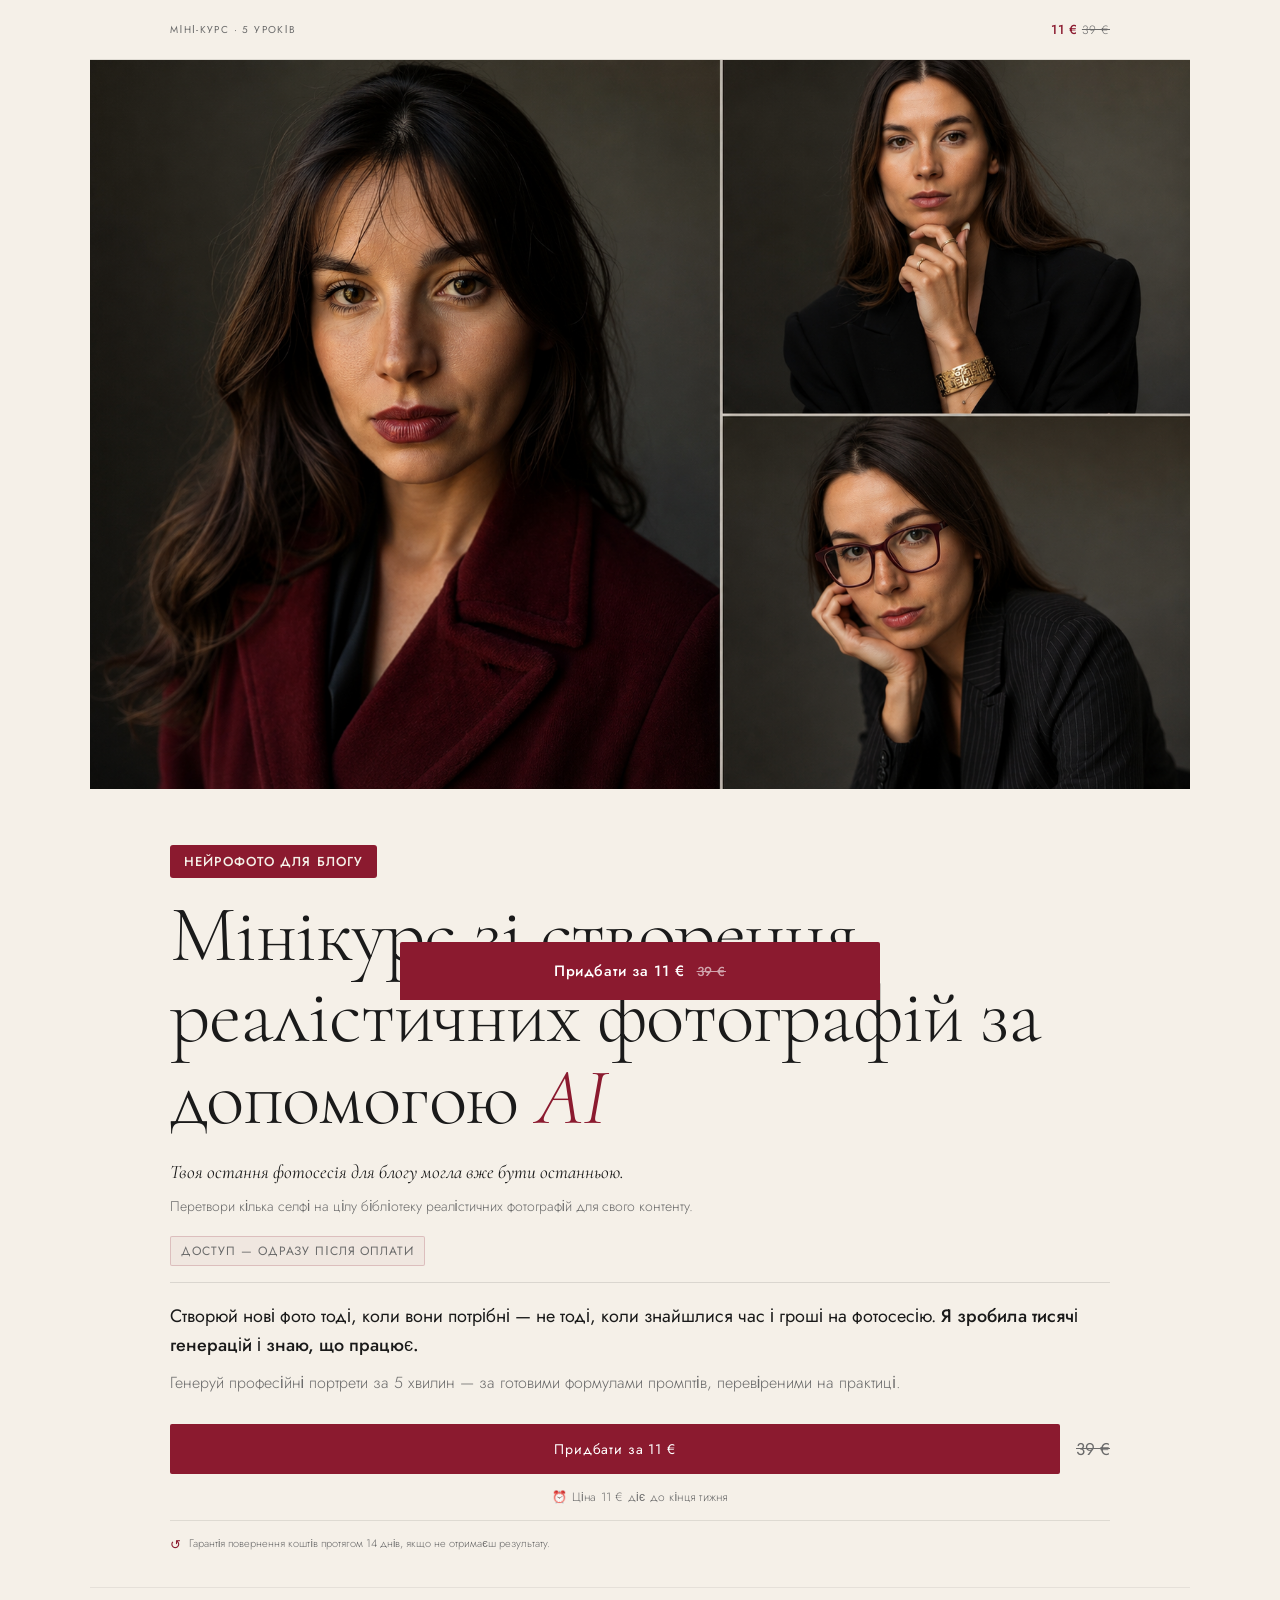
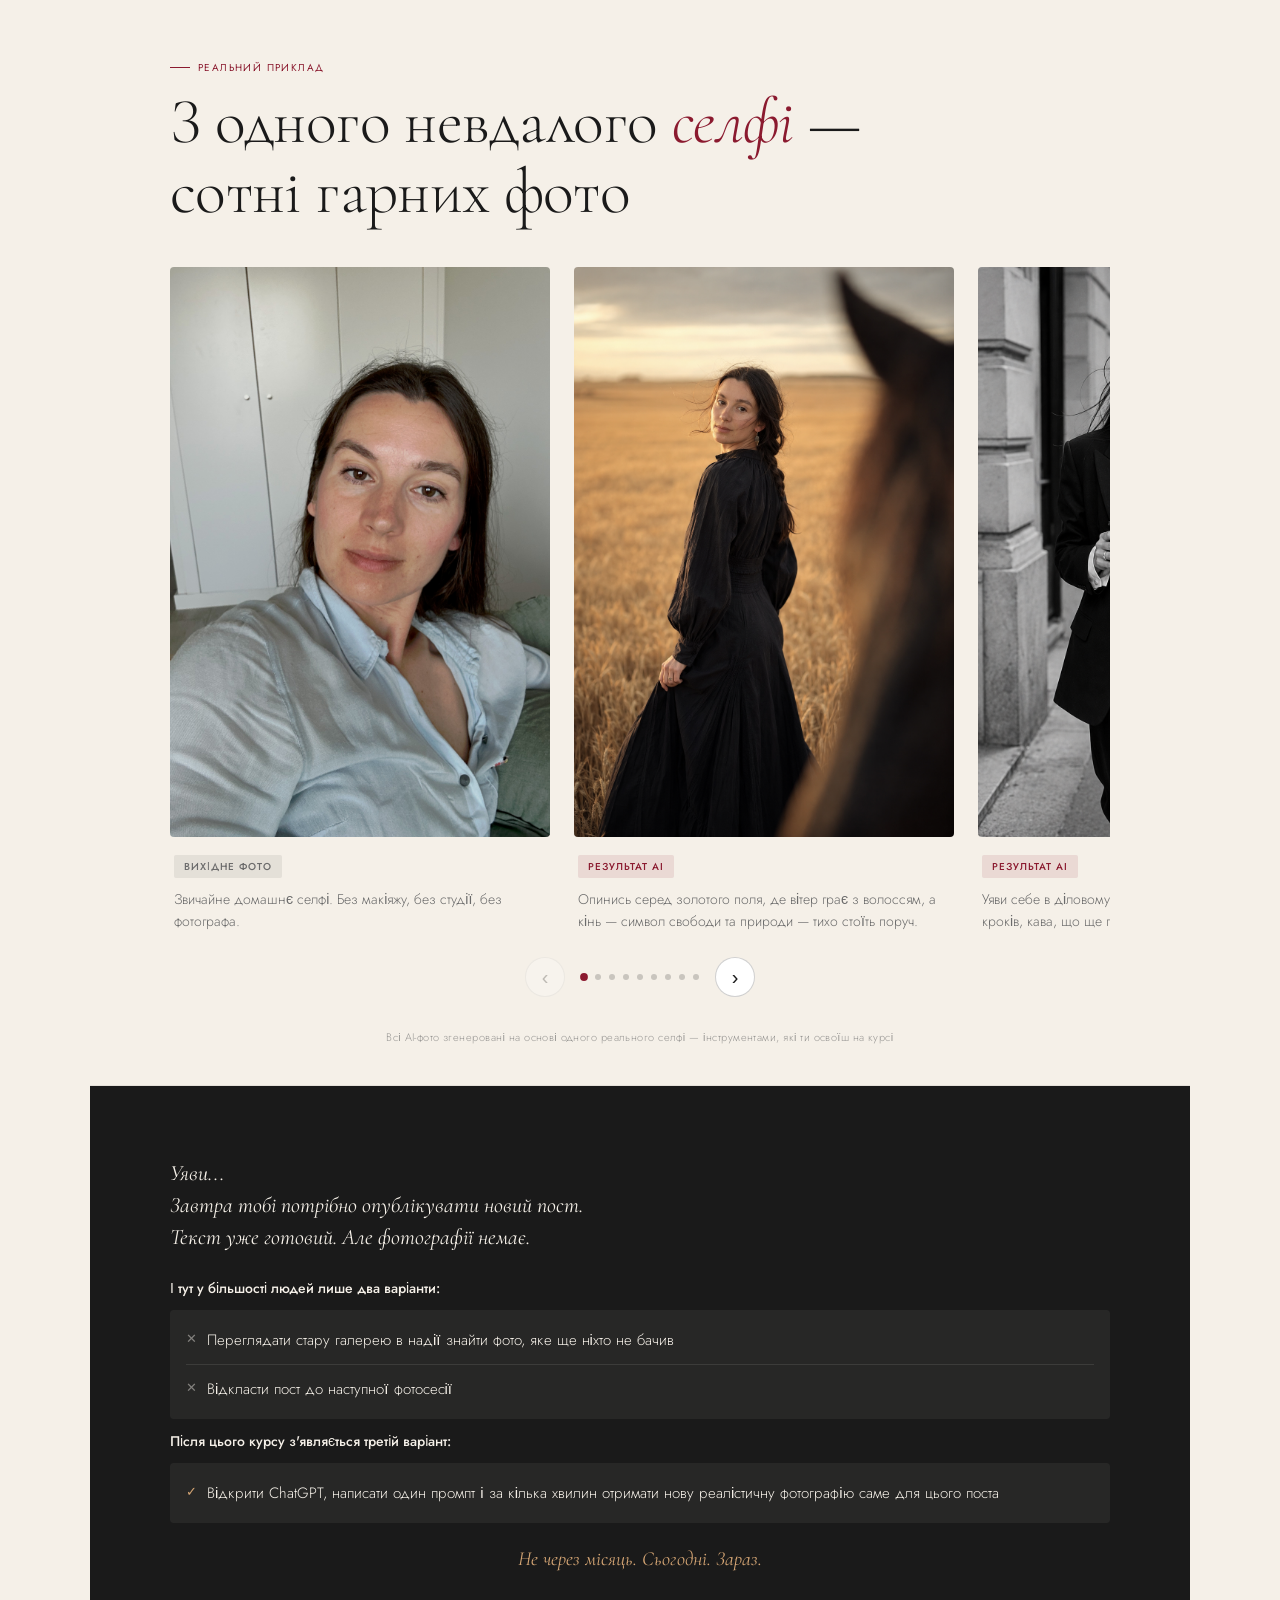
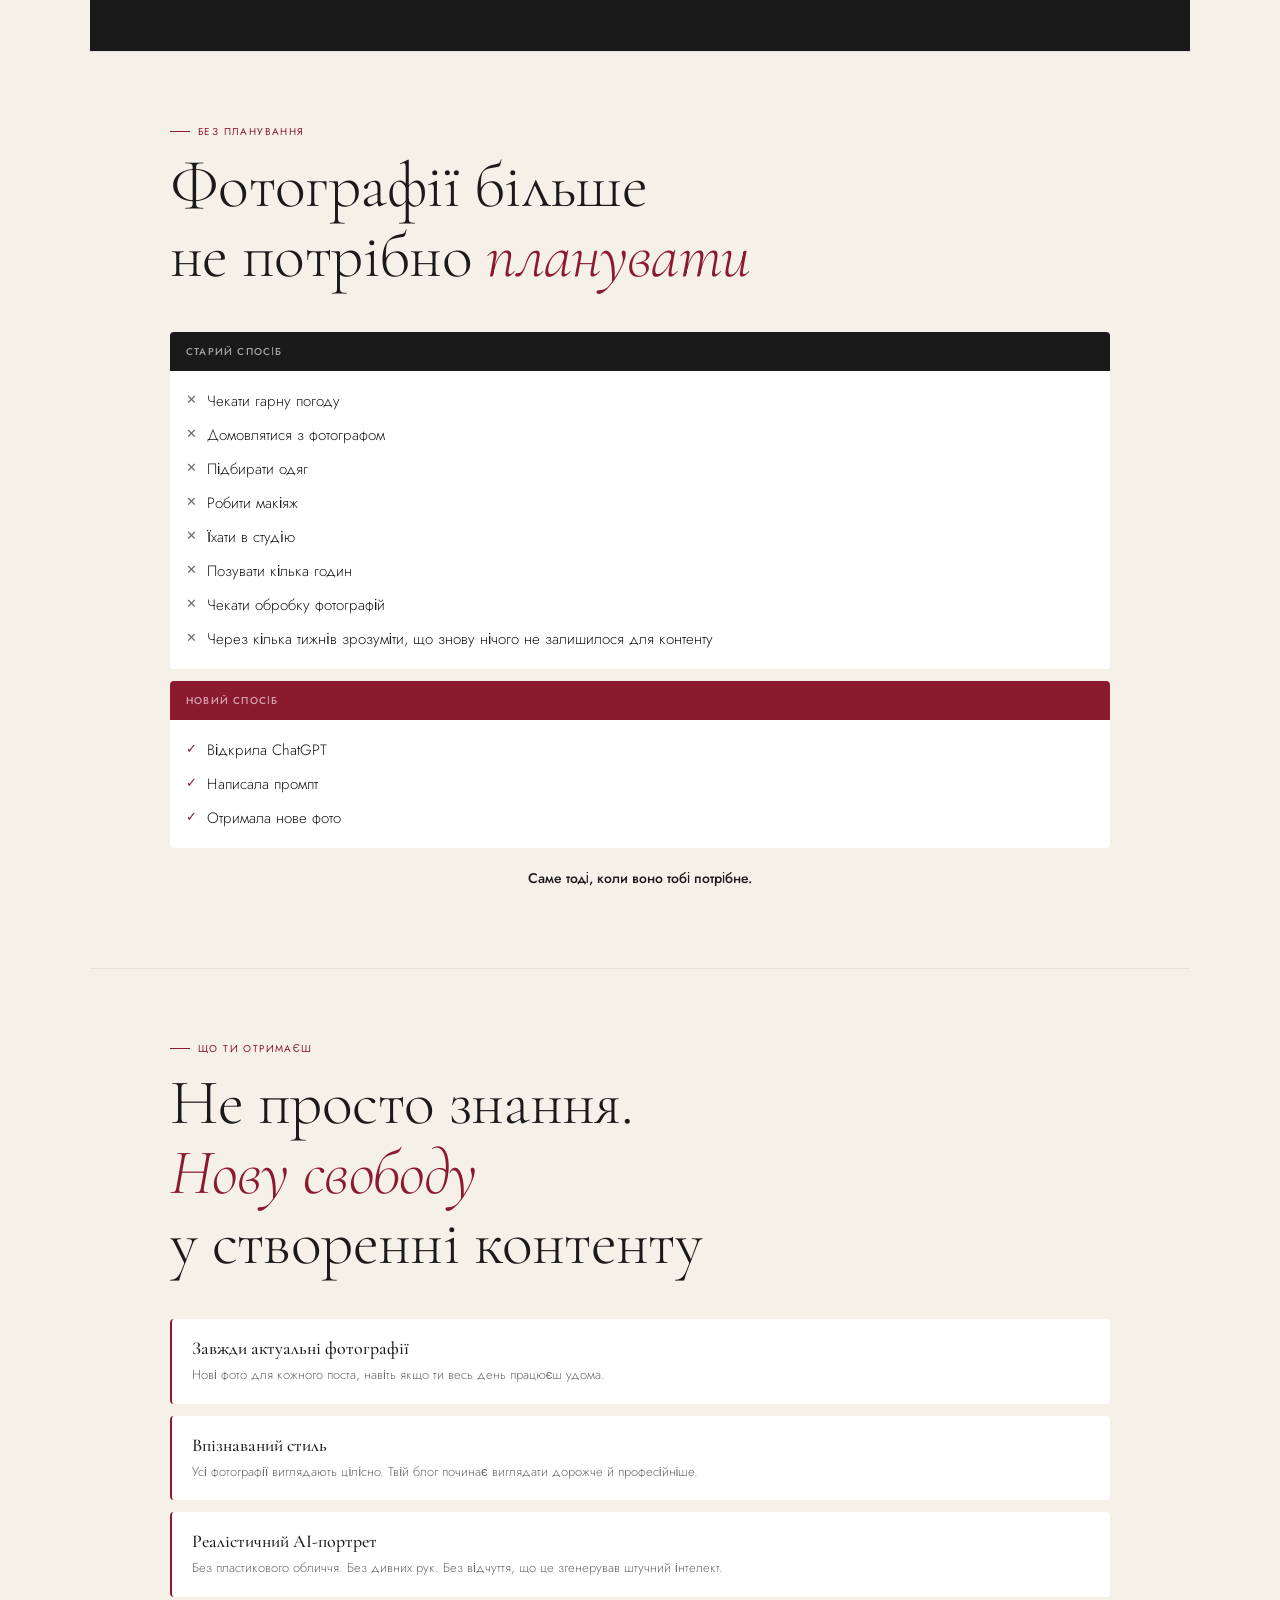
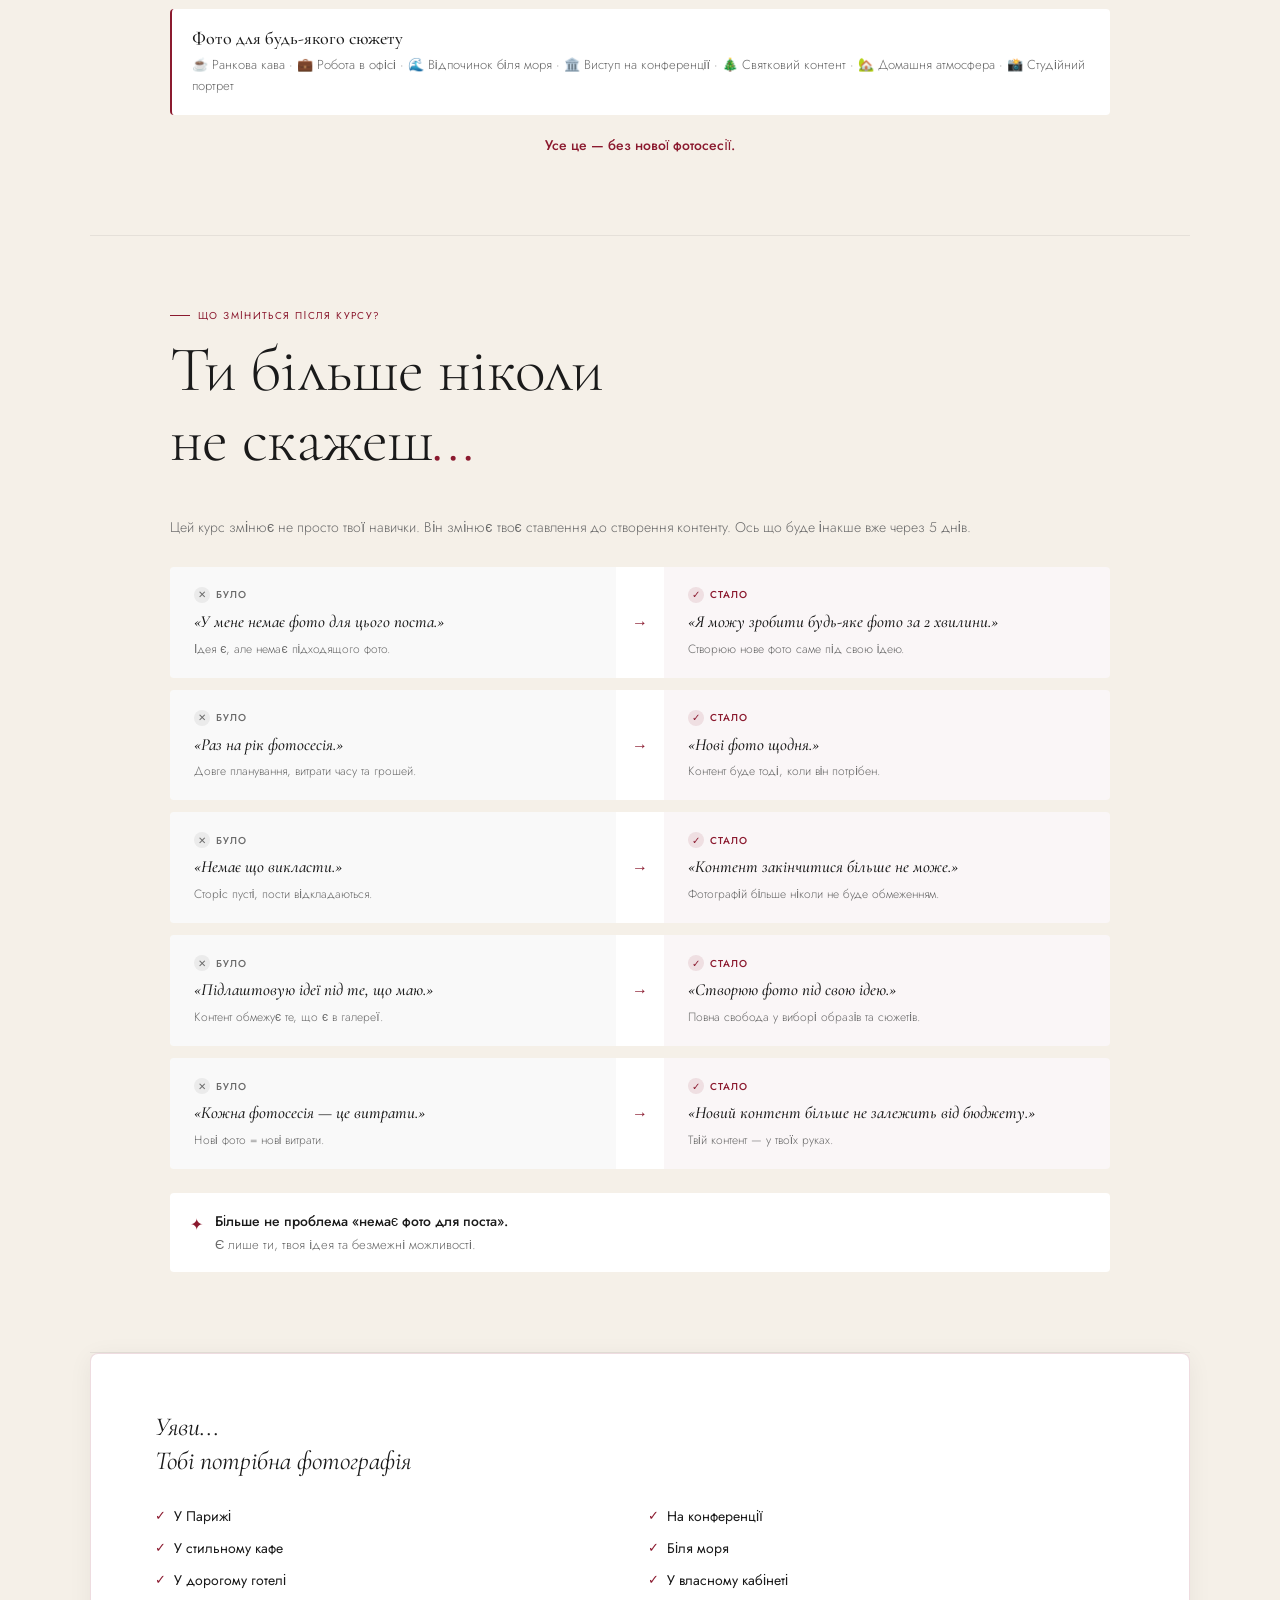
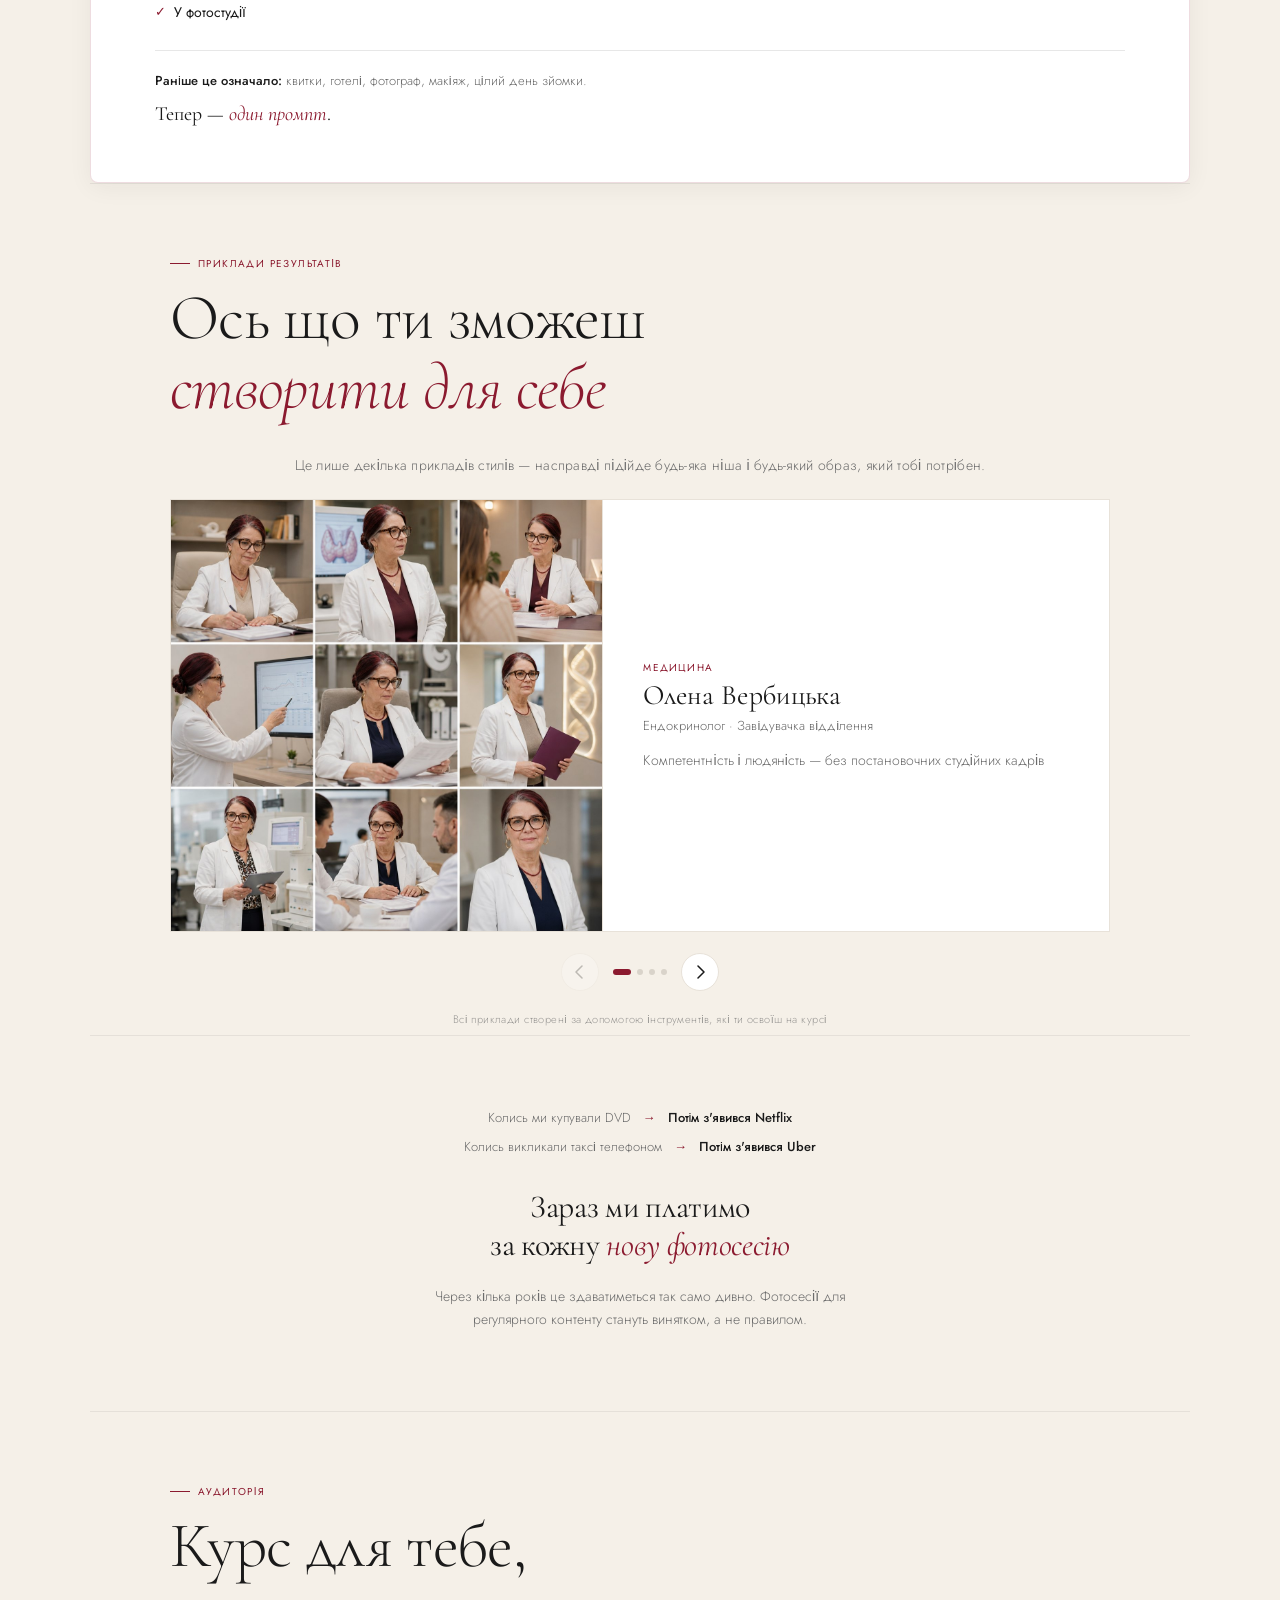
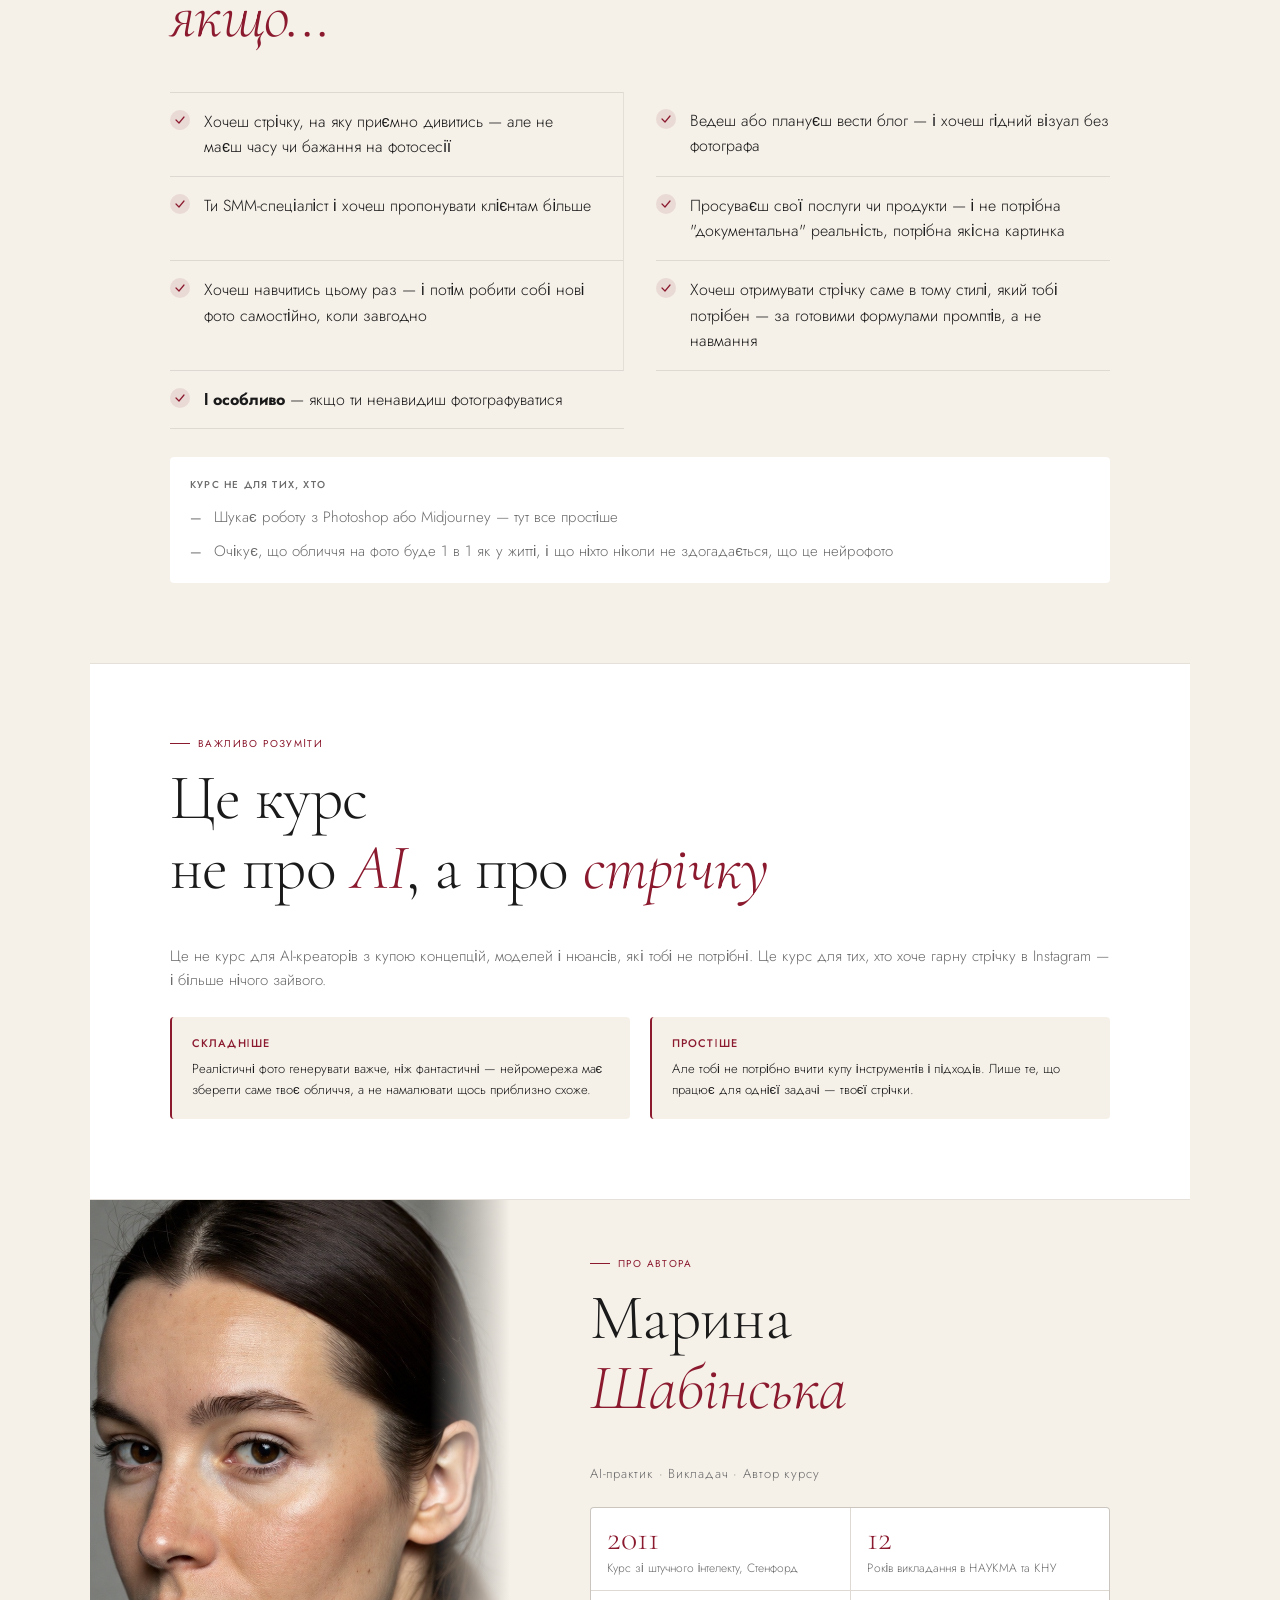
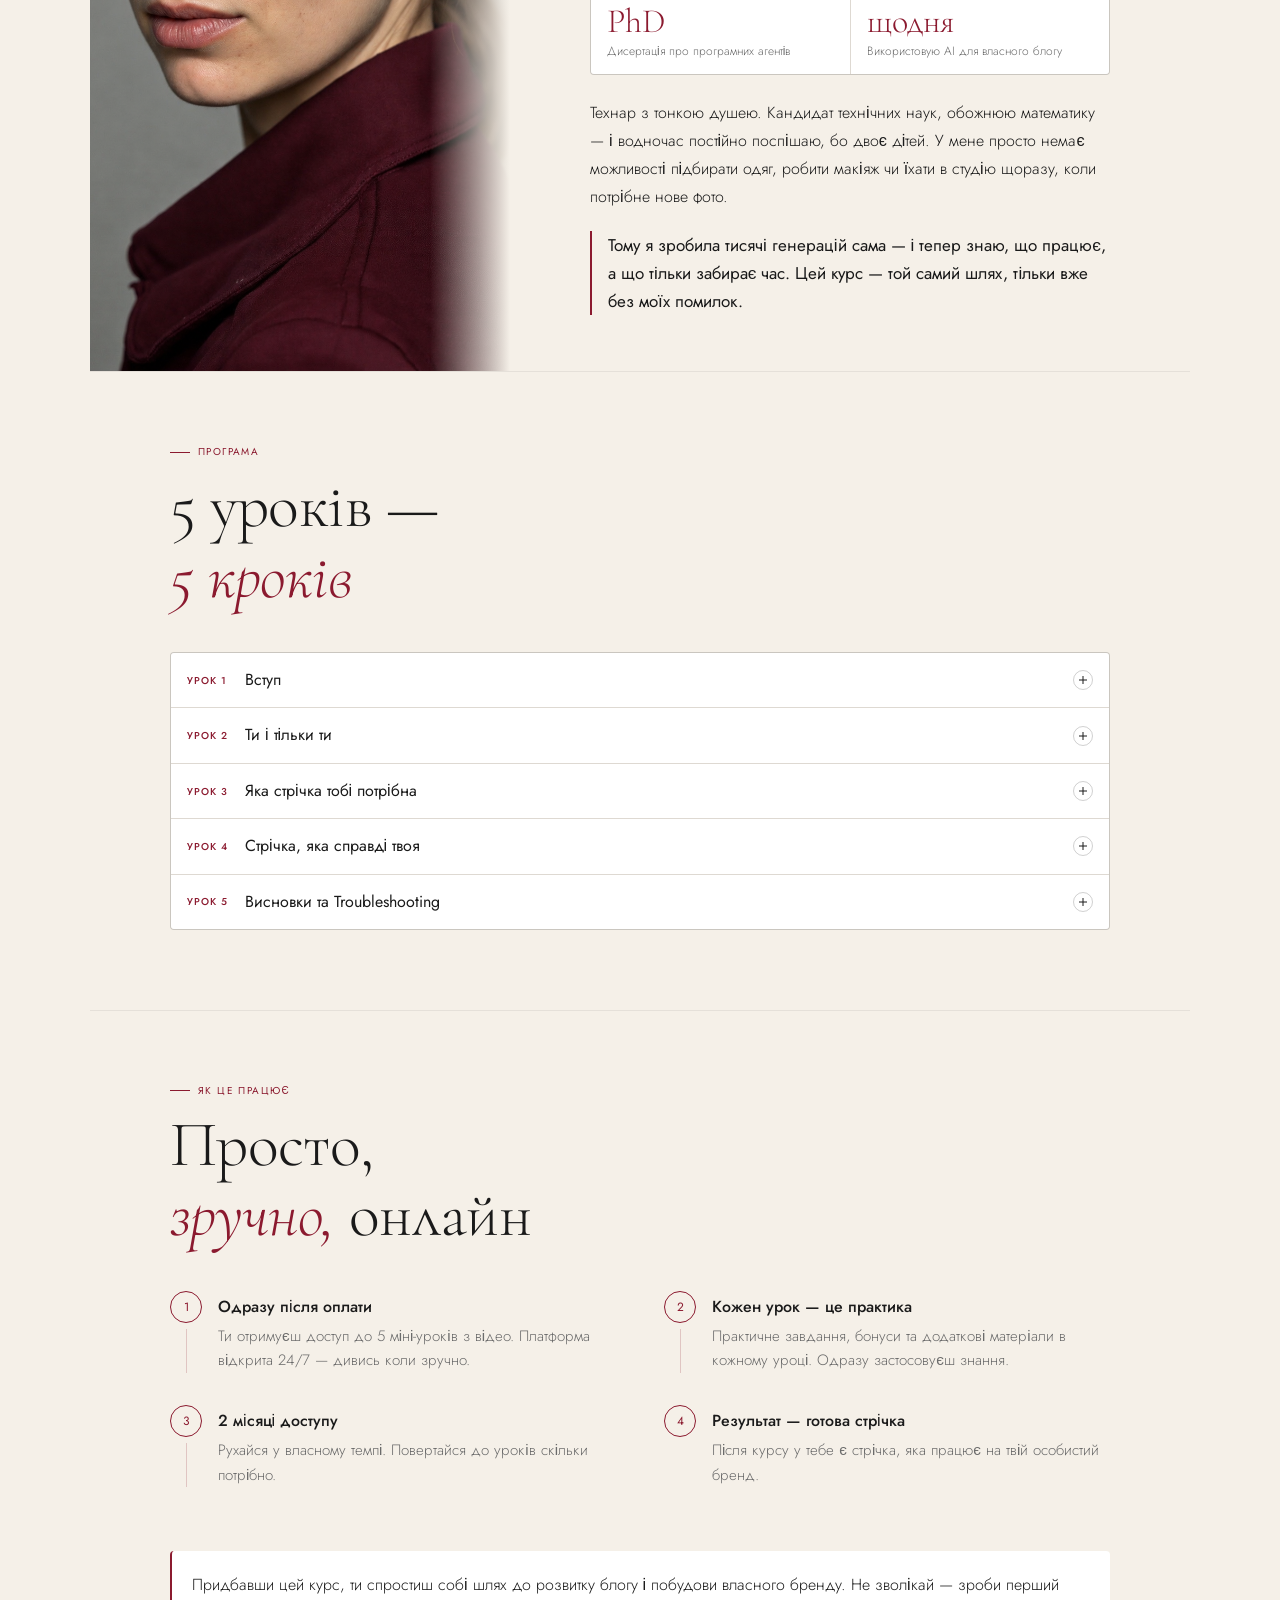
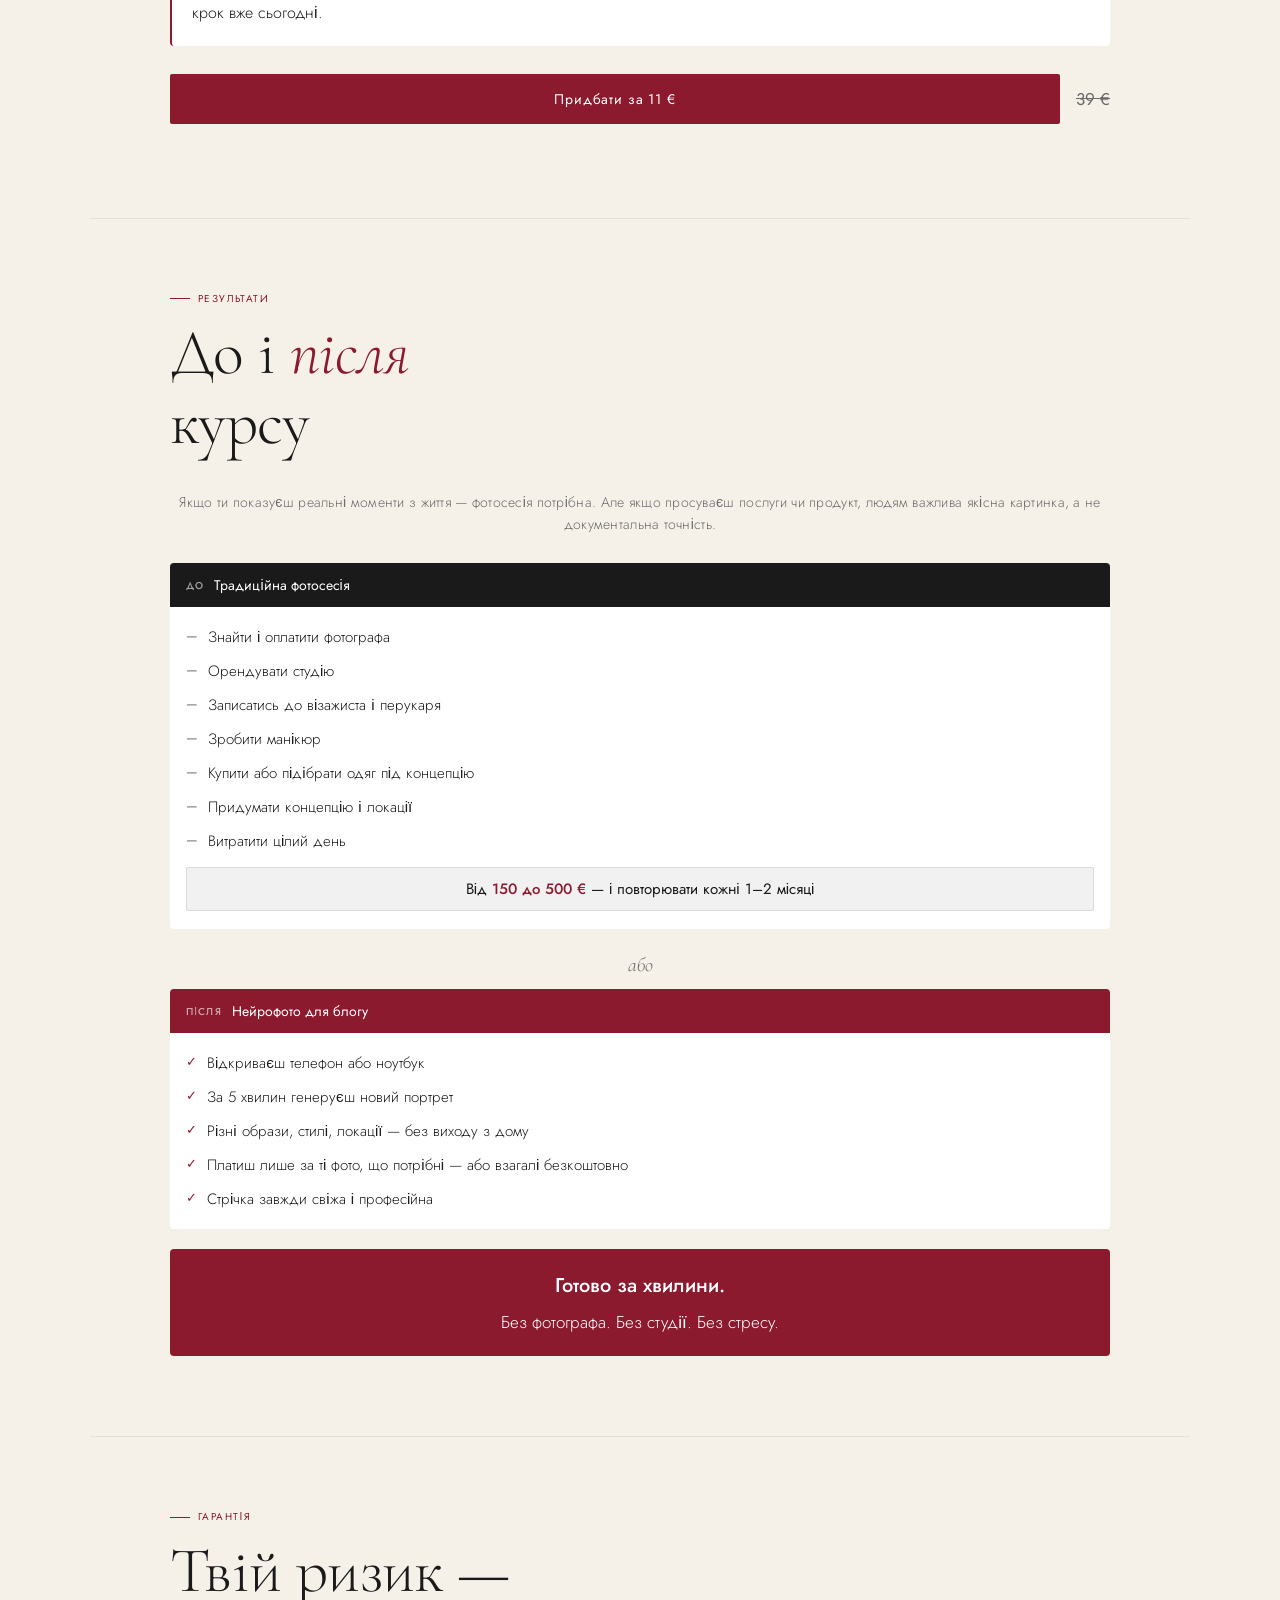
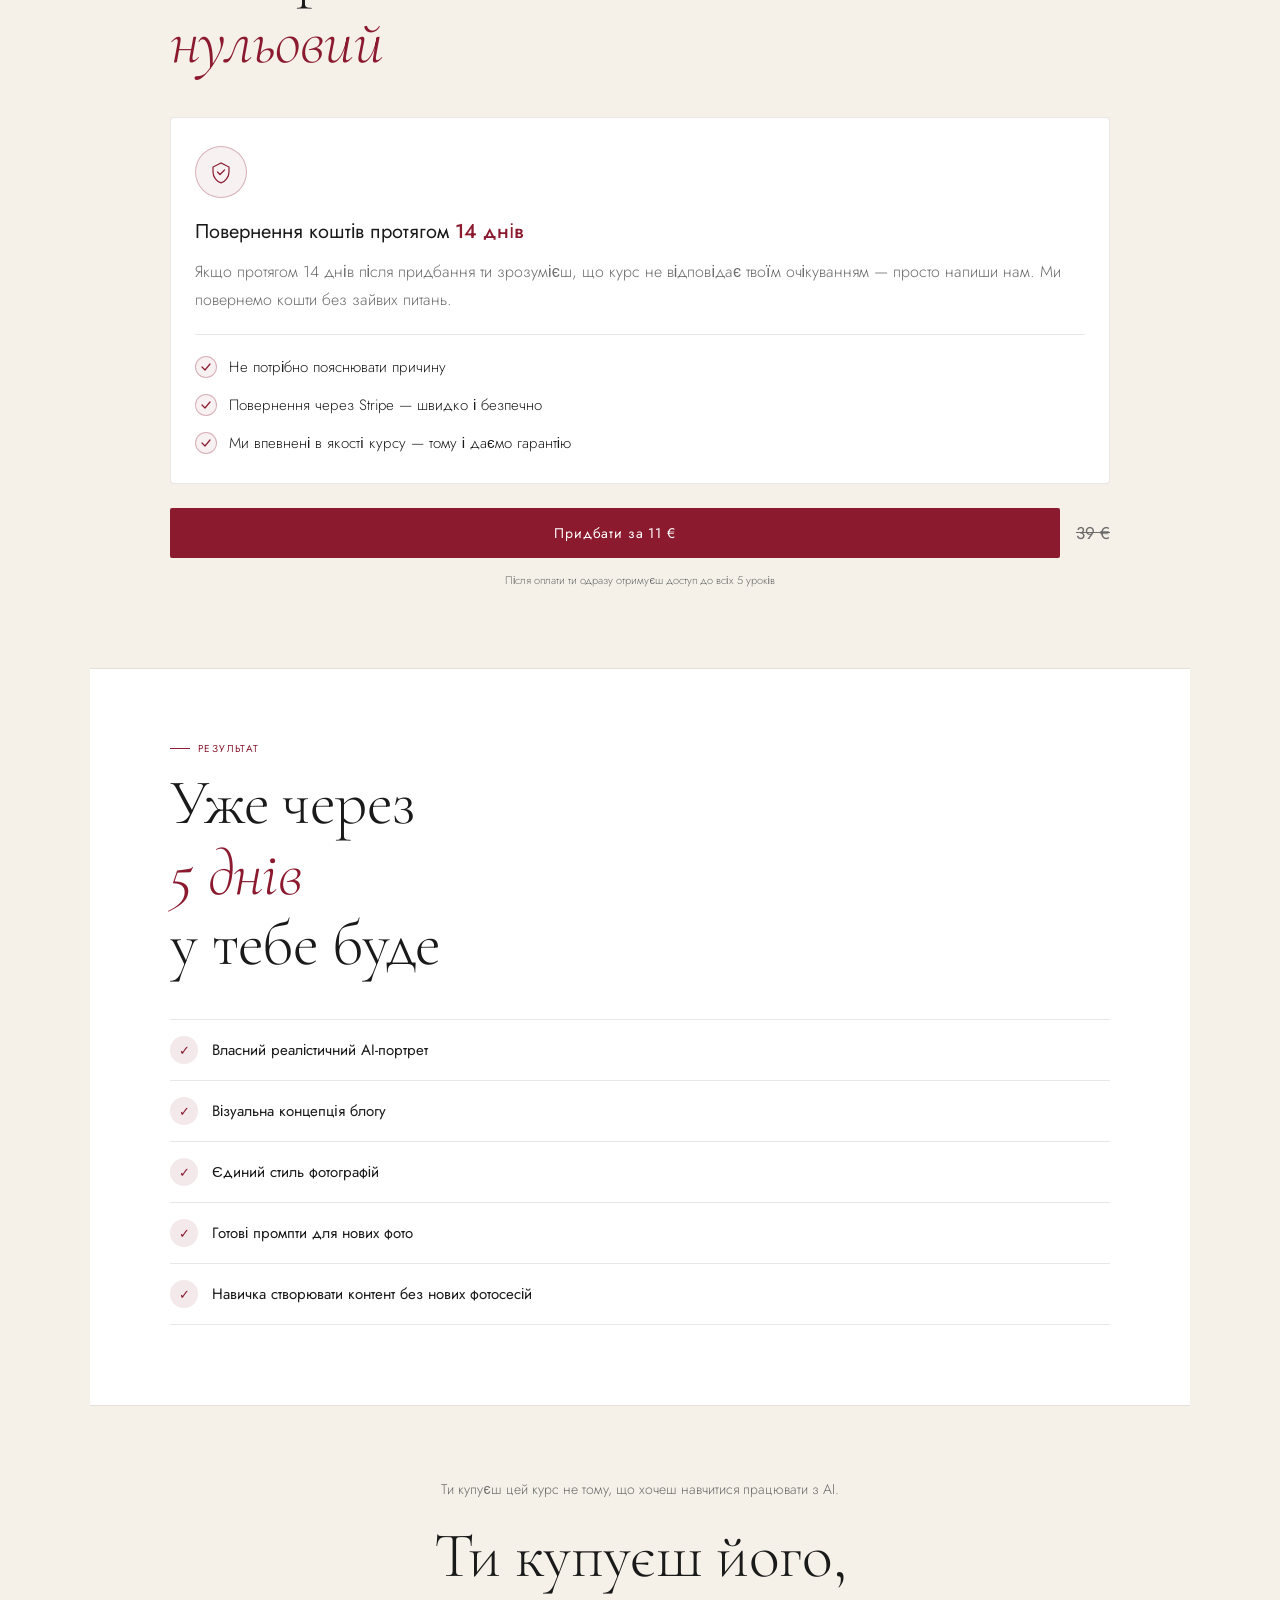
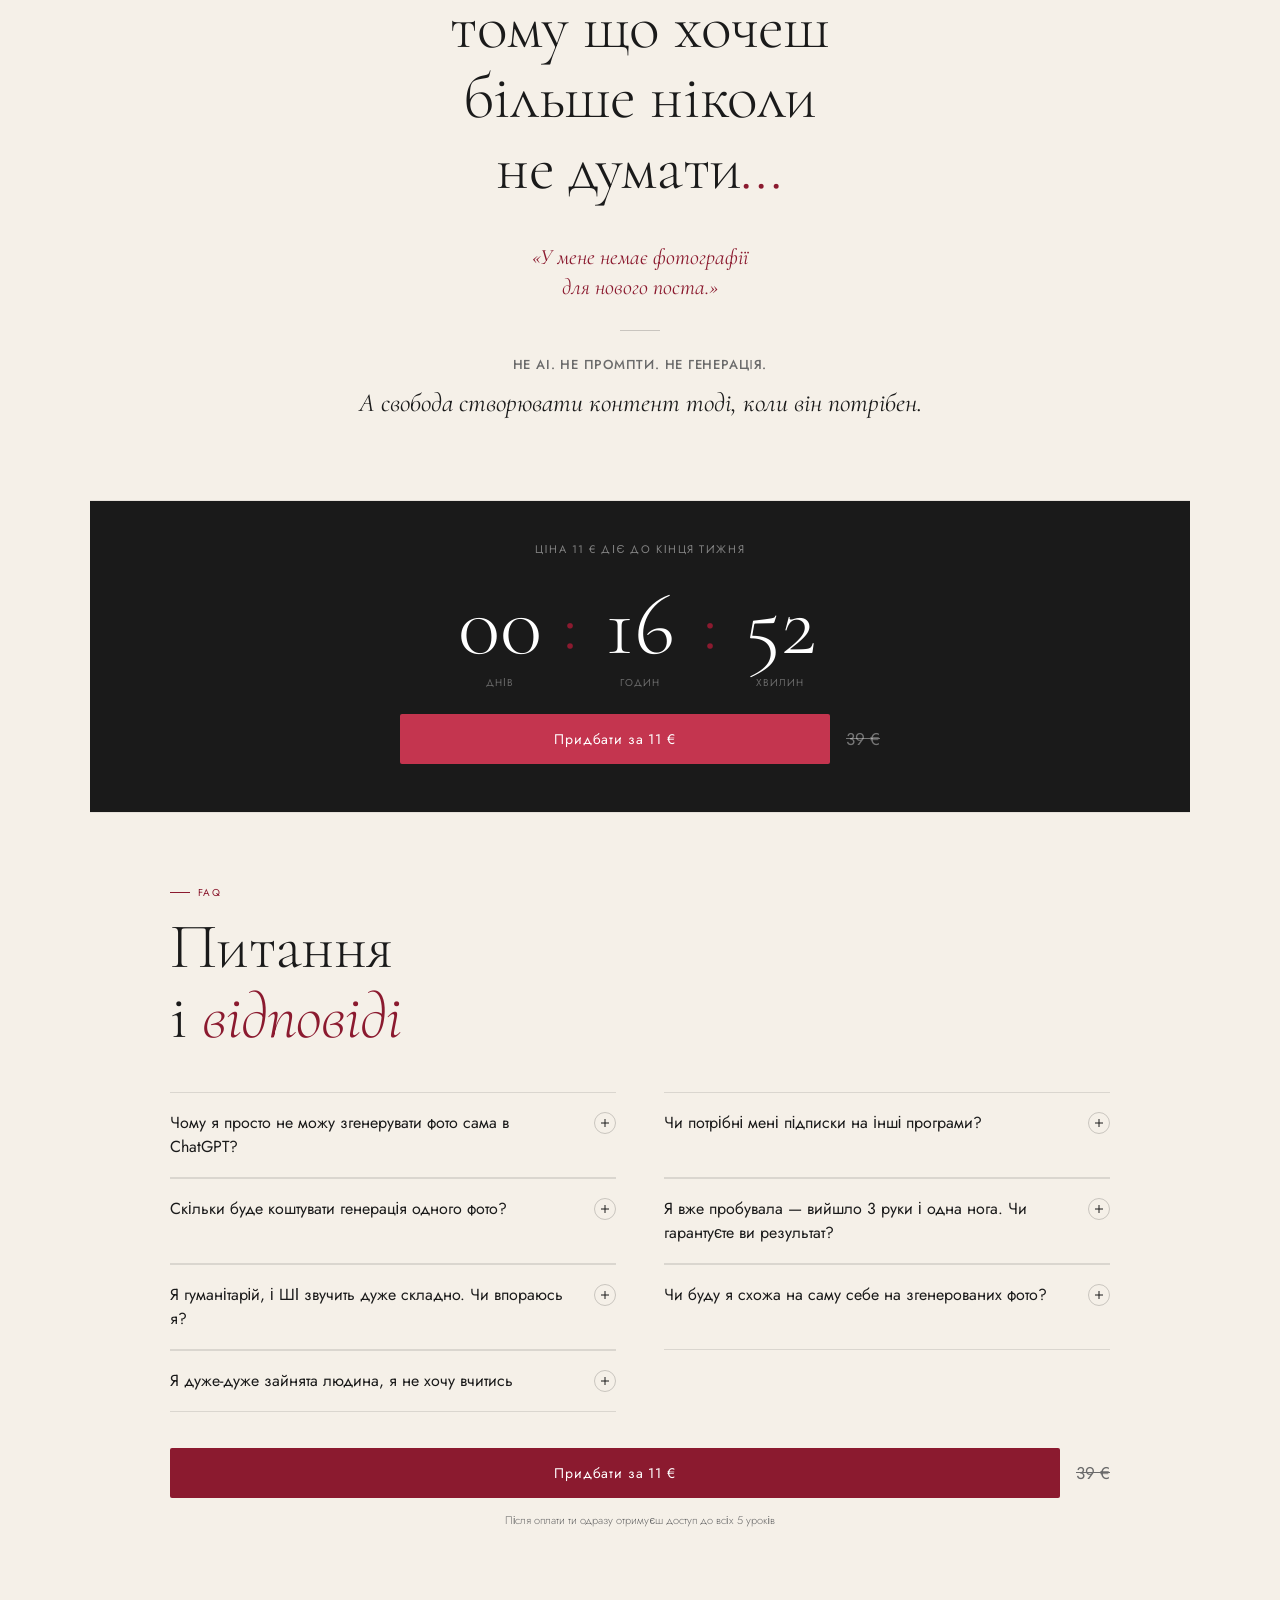
==== index.html @ fd3095b8 "Update index.html" ====
<!DOCTYPE html>
<html lang="uk">
<head>
<script defer src="https://cloud.umami.is/script.js" data-website-id="c542d079-4e57-41e3-927b-828218d63eb2"></script>
  <meta name="facebook-domain-verification" content="67614epetm6rq2m17c8aqzmd8y8np3" />
<meta charset="UTF-8">
<meta name="viewport" content="width=device-width, initial-scale=1.0">
<title>Нейрофото для блогу: Мінікурс зі створення реалістичних фотографій за допомогою AI</title>
<!-- Meta Pixel Code -->
<script>
!function(f,b,e,v,n,t,s)
{if(f.fbq)return;n=f.fbq=function(){n.callMethod?
n.callMethod.apply(n,arguments):n.queue.push(arguments)};
if(!f._fbq)f._fbq=n;n.push=n;n.loaded=!0;n.version='2.0';
n.queue=[];t=b.createElement(e);t.async=!0;
t.src=v;s=b.getElementsByTagName(e)[0];
s.parentNode.insertBefore(t,s)}(window, document,'script',
'https://connect.facebook.net/en_US/fbevents.js');
fbq('init', '871716678655650');
fbq('track', 'PageView');
</script>
<noscript><img height="1" width="1" style="display:none"
src="https://www.facebook.com/tr?id=871716678655650&ev=PageView&noscript=1"
/></noscript>
<!-- End Meta Pixel Code -->
<link rel="icon" type="image/svg+xml" href="data:image/svg+xml,<svg xmlns=%27http://www.w3.org/2000/svg%27 viewBox=%270 0 32 32%27><rect width=%2732%27 height=%2732%27 rx=%278%27 fill=%27%238B1A2F%27/><circle cx=%2716%27 cy=%2716%27 r=%275%27 fill=%27none%27 stroke=%27white%27 stroke-width=%272%27/><rect x=%2710%27 y=%2710%27 width=%2712%27 height=%2210%27 rx=%272%27 fill=%27none%27 stroke=%27white%27 stroke-width=%271.5%27/><path d=%27M13 10 L14.5 8 h3 L19 10%27 fill=%27none%27 stroke=%27white%27 stroke-width=%271.5%27/></svg>">
<link rel="stylesheet" href="style.css">
</head>
<body>

  <!-- ЕКРАН 1 -->
  <div class="top-bar">
    <span class="top-tag">Міні-курс · 5 уроків</span>
    <span class="top-price">11 € <span style="color:var(--gray);text-decoration:line-through;font-weight:300;font-size:12px">39 €</span></span>
  </div>

<div class="photo-block">
  <img 
    src="assets/IMG_5251.PNG" 
    alt="Нейрофото для блогу"
    style="width:100%;height:100%;object-fit:cover;object-position:center top;display:block;"
  >
</div>

  <div class="hero" id="hero">
    <div class="hero-label">Нейрофото для блогу</div>
    <h1>Мінікурс зі створення реалістичних фотографій за допомогою <em>AI</em></h1>
    <p class="hero-subline">Твоя остання фотосесія для блогу могла вже бути останньою.</p>
    <p class="hero-subline-sm">Перетвори кілька селфі на цілу бібліотеку реалістичних фотографій для свого контенту.</p>
    <div class="start-date">Доступ — одразу після оплати</div>
    <div class="hero-divider"></div>
    <p class="promise">Створюй нові фото тоді, коли вони потрібні — не тоді, коли знайшлися час і гроші на фотосесію. <strong>Я зробила тисячі генерацій і знаю, що працює.</strong></p>
    <p class="details">Генеруй професійні портрети за 5 хвилин — за готовими формулами промптів, перевіреними на практиці.</p>
    <div class="cta-block">
      <a href="https://buy.stripe.com/9B600c6W31XI2jR3Pkbo400" target="_blank" class="btn" onclick="fbq('track', 'InitiateCheckout', {value: 11.00, currency: 'EUR', content_ids: ['mini-course-ai-photo'], content_type: 'product', order_id: Date.now().toString()});">Придбати за 11 €</a>
      <span class="price-old">39 €</span>
    </div>
    <div class="date-cta">⏰ Ціна 11 € діє до кінця тижня</div>
    <div class="guarantee-line">Гарантія повернення коштів протягом 14 днів, якщо не отримаєш результату.</div>
  </div>

  <div class="screen-divider"></div>

  <!-- КАРУСЕЛЬ ДО/ПІСЛЯ -->
  <div class="section before-after-section" id="before-after">
    <div class="section-label">Реальний приклад</div>
    <h2>З одного невдалого <em>селфі</em> —<br>сотні гарних фото</h2>

    <div class="ba-carousel">
      <div class="ba-track" id="baTrack">

        <div class="ba-card">
          <div class="ba-img-wrap">
            <img src="assets/selfie_fixed.jpg" alt="Звичайне селфі без макіяжу" loading="lazy">
          </div>
          <div class="ba-card-info">
            <div class="ba-tag ba-tag--before">Вихідне фото</div>
            <div class="ba-caption">Звичайне домашнє селфі. Без макіяжу, без студії, без фотографа.</div>
          </div>
        </div>
                <div class="ba-card">
          <div class="ba-img-wrap">
            <img src="assets/ai_result_15.png" alt="AI-портрет з вінком" loading="lazy">
          </div>
          <div class="ba-card-info">
            <div class="ba-tag ba-tag--after">Результат AI</div>
            <div class="ba-caption">Опинись серед золотого поля, де вітер грає з волоссям, а кінь — символ свободи та природи — тихо стоїть поруч.</div>
          </div>
        </div> 
        <div class="ba-card">
          <div class="ba-img-wrap">
            <img src="assets/ai_result_14.png" alt="AI-портрет з вінком" loading="lazy">
          </div>
          <div class="ba-card-info">
            <div class="ba-tag ba-tag--after">Результат AI</div>
            <div class="ba-caption">Уяви себе в діловому костюмі серед вулиць міста — ритм кроків, кава, що ще парує в руці.</div>
          </div>
        </div>        <div class="ba-card">
          <div class="ba-img-wrap">
            <img src="assets/ai_result_13.png" alt="AI-портрет з вінком" loading="lazy">
          </div>
          <div class="ba-card-info">
            <div class="ba-tag ba-tag--after">Результат AI</div>
            <div class="ba-caption">Дозволь собі тишу ранку: дерев'яний стіл, щоденник, думки, що самі лягають рядками.</div>
          </div>
        </div>        <div class="ba-card">
          <div class="ba-img-wrap">
            <img src="assets/ai_result_11.png" alt="AI-портрет з вінком" loading="lazy">
          </div>
          <div class="ba-card-info">
            <div class="ba-tag ba-tag--after">Результат AI</div>
            <div class="ba-caption">Торкнись подумки теплого вересневого поля, де сонце золотить кожну травинку.</div>
          </div>
        </div>        <div class="ba-card">
          <div class="ba-img-wrap">
            <img src="assets/ai_result_10.png" alt="AI-портрет з вінком" loading="lazy">
          </div>
          <div class="ba-card-info">
            <div class="ba-tag ba-tag--after">Результат AI</div>
            <div class="ba-caption">Опинись у високій траві із заплющеними очима — золоте світло огортає шкіру.</div>
          </div>
        </div>        <div class="ba-card">
          <div class="ba-img-wrap">
            <img src="assets/ai_result_9.png" alt="AI-портрет з вінком" loading="lazy">
          </div>
          <div class="ba-card-info">
            <div class="ba-tag ba-tag--after">Результат AI</div>
            <div class="ba-caption">Сховайся за мереживом таємниці — квітка в руці каже більше, ніж слова.</div>
          </div>
        </div>
        <div class="ba-card">
          <div class="ba-img-wrap">
            <img src="assets/ai_result_1.png" alt="AI-портрет з вінком" loading="lazy">
          </div>
          <div class="ba-card-info">
            <div class="ba-tag ba-tag--after">Результат AI</div>
            <div class="ba-caption">Поринь у вечір біля річки, де вінок із польових квітів провіщає Купальську ніч.</div>
          </div>
        </div>

        <div class="ba-card">
          <div class="ba-img-wrap">
            <img src="assets/ai_result_2.png" alt="AI-портрет у саду" loading="lazy">
          </div>
          <div class="ba-card-info">
            <div class="ba-tag ba-tag--after">Результат AI</div>
            <div class="ba-caption">Побудь на терасі над морем, де кава поруч перетворює роботу на насолоду.</div>
          </div>
        </div>

      </div>

      <div class="ba-nav">
        <button class="ba-btn" id="baPrev" disabled>‹</button>
        <div class="ba-dots" id="baDots"></div>
        <button class="ba-btn" id="baNext">›</button>
      </div>
    </div>

    <p class="ba-note">Всі AI-фото згенеровані на основі одного реального селфі — інструментами, які ти освоїш на курсі</p>
  </div>

  <div class="screen-divider"></div>

  <!-- ЕКРАН 2: СЦЕНАРІЙ "ЗАВТРА ПОСТ" -->
  <div class="section scenario-section" id="scenario">
    <p class="scenario-intro">Уяви...<br>Завтра тобі потрібно опублікувати новий пост.<br>Текст уже готовий. Але фотографії немає.</p>
    <p class="scenario-lead">І тут у більшості людей лише два варіанти:</p>
    <div class="block">
      <div class="block-body">
        <div class="block-item">
          <div class="block-icon">✕</div>
          <div class="block-text">Переглядати стару галерею в надії знайти фото, яке ще ніхто не бачив</div>
        </div>
        <div class="block-item">
          <div class="block-icon">✕</div>
          <div class="block-text">Відкласти пост до наступної фотосесії</div>
        </div>
      </div>
    </div>
    <p class="scenario-lead">Після цього курсу з'являється третій варіант:</p>
    <div class="block">
      <div class="block-body">
        <div class="block-item">
          <div class="block-icon check">✓</div>
          <div class="block-text">Відкрити ChatGPT, написати один промпт і за кілька хвилин отримати нову реалістичну фотографію саме для цього поста</div>
        </div>
      </div>
    </div>
    <p class="scenario-footer">Не через місяць. Сьогодні. Зараз.</p>
  </div>

  <div class="screen-divider"></div>

  <!-- ЕКРАН: СТАРИЙ СПОСІБ / НОВИЙ СПОСІБ -->
  <div class="section" id="old-vs-new">
    <div class="section-label">Без планування</div>
    <h2>Фотографії більше<br>не потрібно <em>планувати</em></h2>
    <div class="block">
      <div class="block-header before"><div class="block-tag">Старий спосіб</div></div>
      <div class="block-body">
        <div class="block-item"><div class="block-icon">✕</div><div class="block-text">Чекати гарну погоду</div></div>
        <div class="block-item"><div class="block-icon">✕</div><div class="block-text">Домовлятися з фотографом</div></div>
        <div class="block-item"><div class="block-icon">✕</div><div class="block-text">Підбирати одяг</div></div>
        <div class="block-item"><div class="block-icon">✕</div><div class="block-text">Робити макіяж</div></div>
        <div class="block-item"><div class="block-icon">✕</div><div class="block-text">Їхати в студію</div></div>
        <div class="block-item"><div class="block-icon">✕</div><div class="block-text">Позувати кілька годин</div></div>
        <div class="block-item"><div class="block-icon">✕</div><div class="block-text">Чекати обробку фотографій</div></div>
        <div class="block-item"><div class="block-icon">✕</div><div class="block-text">Через кілька тижнів зрозуміти, що знову нічого не залишилося для контенту</div></div>
      </div>
    </div>
    <div class="block">
      <div class="block-header after"><div class="block-tag">Новий спосіб</div></div>
      <div class="block-body">
        <div class="block-item"><div class="block-icon check">✓</div><div class="block-text">Відкрила ChatGPT</div></div>
        <div class="block-item"><div class="block-icon check">✓</div><div class="block-text">Написала промпт</div></div>
        <div class="block-item"><div class="block-icon check">✓</div><div class="block-text">Отримала нове фото</div></div>
      </div>
    </div>
    <p class="old-vs-new-footer">Саме тоді, коли воно тобі потрібне.</p>
  </div>

  <div class="screen-divider"></div>

  <!-- ЕКРАН: ЩО ТИ ОТРИМАЄШ -->
  <div class="section" id="benefits">
    <div class="section-label">Що ти отримаєш</div>
    <h2>Не просто знання.<br><em>Нову свободу</em><br>у створенні контенту</h2>
    <div class="benefits-list">
      <div class="benefit-card">
        <div class="benefit-title">Завжди актуальні фотографії</div>
        <div class="benefit-text">Нові фото для кожного поста, навіть якщо ти весь день працюєш удома.</div>
      </div>
      <div class="benefit-card">
        <div class="benefit-title">Впізнаваний стиль</div>
        <div class="benefit-text">Усі фотографії виглядають цілісно. Твій блог починає виглядати дорожче й професійніше.</div>
      </div>
      <div class="benefit-card">
        <div class="benefit-title">Реалістичний AI-портрет</div>
        <div class="benefit-text">Без пластикового обличчя. Без дивних рук. Без відчуття, що це згенерував штучний інтелект.</div>
      </div>
      <div class="benefit-card">
        <div class="benefit-title">Фото для будь-якого сюжету</div>
        <div class="benefit-text">☕ Ранкова кава · 💼 Робота в офісі · 🌊 Відпочинок біля моря · 🏛️ Виступ на конференції · 🎄 Святковий контент · 🏡 Домашня атмосфера · 📸 Студійний портрет</div>
      </div>
    </div>
    <p class="benefits-footer">Усе це — без нової фотосесії.</p>
  </div>

  <div class="screen-divider"></div>

  <!-- ЕКРАН: ЩО ЗМІНИТЬСЯ ПІСЛЯ КУРСУ -->
  <div class="section" id="transformation">
    <div class="section-label">Що зміниться після курсу?</div>
    <h2>Ти більше ніколи<br>не скажеш<em>...</em></h2>
    <p class="transformation-intro">Цей курс змінює не просто твої навички. Він змінює твоє ставлення до створення контенту. Ось що буде інакше вже через 5 днів.</p>
    <div class="transformation-list">
      <div class="transformation-row">
        <div class="transformation-col before">
          <div class="transformation-label"><span class="transformation-icon">✕</span>Було</div>
          <div class="transformation-quote">«У мене немає фото для цього поста.»</div>
          <div class="transformation-note">Ідея є, але немає підходящого фото.</div>
        </div>
        <div class="transformation-arrow">→</div>
        <div class="transformation-col after">
          <div class="transformation-label"><span class="transformation-icon check">✓</span>Стало</div>
          <div class="transformation-quote">«Я можу зробити будь-яке фото за 2 хвилини.»</div>
          <div class="transformation-note">Створюю нове фото саме під свою ідею.</div>
        </div>
      </div>
      <div class="transformation-row">
        <div class="transformation-col before">
          <div class="transformation-label"><span class="transformation-icon">✕</span>Було</div>
          <div class="transformation-quote">«Раз на рік фотосесія.»</div>
          <div class="transformation-note">Довге планування, витрати часу та грошей.</div>
        </div>
        <div class="transformation-arrow">→</div>
        <div class="transformation-col after">
          <div class="transformation-label"><span class="transformation-icon check">✓</span>Стало</div>
          <div class="transformation-quote">«Нові фото щодня.»</div>
          <div class="transformation-note">Контент буде тоді, коли він потрібен.</div>
        </div>
      </div>
      <div class="transformation-row">
        <div class="transformation-col before">
          <div class="transformation-label"><span class="transformation-icon">✕</span>Було</div>
          <div class="transformation-quote">«Немає що викласти.»</div>
          <div class="transformation-note">Сторіс пусті, пости відкладаються.</div>
        </div>
        <div class="transformation-arrow">→</div>
        <div class="transformation-col after">
          <div class="transformation-label"><span class="transformation-icon check">✓</span>Стало</div>
          <div class="transformation-quote">«Контент закінчитися більше не може.»</div>
          <div class="transformation-note">Фотографій більше ніколи не буде обмеженням.</div>
        </div>
      </div>
      <div class="transformation-row">
        <div class="transformation-col before">
          <div class="transformation-label"><span class="transformation-icon">✕</span>Було</div>
          <div class="transformation-quote">«Підлаштовую ідеї під те, що маю.»</div>
          <div class="transformation-note">Контент обмежує те, що є в галереї.</div>
        </div>
        <div class="transformation-arrow">→</div>
        <div class="transformation-col after">
          <div class="transformation-label"><span class="transformation-icon check">✓</span>Стало</div>
          <div class="transformation-quote">«Створюю фото під свою ідею.»</div>
          <div class="transformation-note">Повна свобода у виборі образів та сюжетів.</div>
        </div>
      </div>
      <div class="transformation-row">
        <div class="transformation-col before">
          <div class="transformation-label"><span class="transformation-icon">✕</span>Було</div>
          <div class="transformation-quote">«Кожна фотосесія — це витрати.»</div>
          <div class="transformation-note">Нові фото = нові витрати.</div>
        </div>
        <div class="transformation-arrow">→</div>
        <div class="transformation-col after">
          <div class="transformation-label"><span class="transformation-icon check">✓</span>Стало</div>
          <div class="transformation-quote">«Новий контент більше не залежить від бюджету.»</div>
          <div class="transformation-note">Твій контент — у твоїх руках.</div>
        </div>
      </div>
    </div>
    <div class="transformation-footer">
      <span class="transformation-footer-icon">✦</span>
      <div>
        <div class="transformation-footer-main">Більше не проблема «немає фото для поста».</div>
        <div class="transformation-footer-sub">Є лише ти, твоя ідея та безмежні можливості.</div>
      </div>
    </div>
  </div>

  <div class="screen-divider"></div>

  <!-- ЕКРАН: УЯВИ ЛОКАЦІЇ -->
  <div class="section locations-section" id="locations">
    <p class="locations-intro">Уяви...<br>Тобі потрібна фотографія</p>
    <div class="locations-grid">
      <div class="location-item"><span class="location-check">✓</span>У Парижі</div>
      <div class="location-item"><span class="location-check">✓</span>На конференції</div>
      <div class="location-item"><span class="location-check">✓</span>У стильному кафе</div>
      <div class="location-item"><span class="location-check">✓</span>Біля моря</div>
      <div class="location-item"><span class="location-check">✓</span>У дорогому готелі</div>
      <div class="location-item"><span class="location-check">✓</span>У власному кабінеті</div>
      <div class="location-item"><span class="location-check">✓</span>У фотостудії</div>
    </div>
    <div class="locations-contrast">
      <div class="locations-before"><span class="locations-before-label">Раніше це означало:</span> квитки, готелі, фотограф, макіяж, цілий день зйомки.</div>
      <div class="locations-now">Тепер — <em>один промпт</em>.</div>
    </div>
  </div>

  <div class="screen-divider"></div>

  <!-- ГАЛЕРЕЯ ПРИКЛАДІВ -->
  <div class="section gallery-section" id="gallery">
    <div class="section-label">Приклади результатів</div>
    <h2>Ось що ти зможеш<br><em>створити для себе</em></h2>
    <p class="gallery-subtitle">Це лише декілька прикладів стилів — насправді підійде будь-яка ніша і будь-який образ, який тобі потрібен.</p>

    <div class="gallery-carousel" id="galleryCarousel">
      <div class="gallery-track" id="galleryTrack">

        <div class="gallery-card">
          <div class="gallery-img-wrap">
            <img src="assets/d7befd0d-6c47-404c-afa5-875f3be6ecb1.png" alt="Олена Вербицька — ендокринолог" loading="lazy">
          </div>
          <div class="gallery-card-info">
            <div class="gallery-tag">Медицина</div>
            <div class="gallery-name">Олена Вербицька</div>
            <div class="gallery-role">Ендокринолог · Завідувачка відділення</div>
            <div class="gallery-desc">Компетентність і людяність — без постановочних студійних кадрів</div>
          </div>
        </div>

        <div class="gallery-card">
          <div class="gallery-img-wrap">
            <img src="assets/ChatGPT_Image_Jun_12__2026_at_12_07_04_PM.png" alt="Софія Ліненко — косметолог" loading="lazy">
          </div>
          <div class="gallery-card-info">
            <div class="gallery-tag">Косметологія</div>
            <div class="gallery-name">Софія Ліненко</div>
            <div class="gallery-role">Лікар-косметолог · Засновниця студії</div>
            <div class="gallery-desc">Ціла бібліотека контенту: кабінет, консультації, портрети — без дорогих зйомок</div>
          </div>
        </div>

        <div class="gallery-card">
          <div class="gallery-img-wrap">
            <img src="assets/ChatGPT_Image_Jun_12__2026_at_12_16_16_PM.png" alt="Наталія Бойко — нотаріус" loading="lazy">
          </div>
          <div class="gallery-card-info">
            <div class="gallery-tag">Юриспруденція</div>
            <div class="gallery-name">Наталія Бойко</div>
            <div class="gallery-role">Приватний нотаріус</div>
            <div class="gallery-desc">Образ спеціаліста, якому можна довірити важливі документи та рішення</div>
          </div>
        </div>

        <div class="gallery-card">
          <div class="gallery-img-wrap">
            <img src="assets/ChatGPT_Image_Jun_12__2026_at_11_55_57_AM.png" alt="Вікторія Коваль — юридичний директор" loading="lazy">
          </div>
          <div class="gallery-card-info">
            <div class="gallery-tag">Право</div>
            <div class="gallery-name">Вікторія Коваль</div>
            <div class="gallery-role">Керівниця юридичного департаменту</div>
            <div class="gallery-desc">Сучасний, елегантний і впевнений образ для виступів та експертного блогу</div>
          </div>
        </div>

      </div>
    </div>

    <div class="gallery-nav">
      <button class="gallery-btn" id="galleryPrev" aria-label="Назад">
        <svg width="20" height="20" viewBox="0 0 20 20" fill="none"><path d="M12 4l-6 6 6 6" stroke="currentColor" stroke-width="1.5" stroke-linecap="round" stroke-linejoin="round"/></svg>
      </button>
      <div class="gallery-dots" id="galleryDots"></div>
      <button class="gallery-btn" id="galleryNext" aria-label="Далі">
        <svg width="20" height="20" viewBox="0 0 20 20" fill="none"><path d="M8 4l6 6-6 6" stroke="currentColor" stroke-width="1.5" stroke-linecap="round" stroke-linejoin="round"/></svg>
      </button>
    </div>

    <p class="gallery-note">Всі приклади створені за допомогою інструментів, які ти освоїш на курсі</p>
  </div>

  <div class="screen-divider"></div>

  <!-- ЕКРАН: СКОРО ЦЕ СТАНЕ НОРМОЮ -->
  <div class="section norm-section" id="norm">
    <div class="norm-timeline">
      <div class="norm-row">
        <div class="norm-old">Колись ми купували DVD</div>
        <div class="norm-arrow">→</div>
        <div class="norm-new">Потім з'явився Netflix</div>
      </div>
      <div class="norm-row">
        <div class="norm-old">Колись викликали таксі телефоном</div>
        <div class="norm-arrow">→</div>
        <div class="norm-new">Потім з'явився Uber</div>
      </div>
    </div>
    <h2 class="norm-title">Зараз ми платимо<br>за кожну <em>нову фотосесію</em></h2>
    <p class="norm-text">Через кілька років це здаватиметься так само дивно. Фотосесії для регулярного контенту стануть винятком, а не правилом.</p>
  </div>

  <div class="screen-divider"></div>

  <!-- ЕКРАН 2 -->
  <div class="section" id="audience">
    <div class="section-label">Аудиторія</div>
    <h2>Курс для тебе,<br><em>якщо...</em></h2>
    <div class="items">
      <div class="item">
        <div class="item-check"><svg width="10" height="8" viewBox="0 0 10 8" fill="none"><path d="M1 4l3 3 5-6" stroke="#8B1A2F" stroke-width="1.2" stroke-linecap="round" stroke-linejoin="round"/></svg></div>
        <div class="item-text">Хочеш стрічку, на яку приємно дивитись — але не маєш часу чи бажання на фотосесії</div>
      </div>
      <div class="item">
        <div class="item-check"><svg width="10" height="8" viewBox="0 0 10 8" fill="none"><path d="M1 4l3 3 5-6" stroke="#8B1A2F" stroke-width="1.2" stroke-linecap="round" stroke-linejoin="round"/></svg></div>
        <div class="item-text">Ведеш або плануєш вести блог — і хочеш гідний візуал без фотографа</div>
      </div>
      <div class="item">
        <div class="item-check"><svg width="10" height="8" viewBox="0 0 10 8" fill="none"><path d="M1 4l3 3 5-6" stroke="#8B1A2F" stroke-width="1.2" stroke-linecap="round" stroke-linejoin="round"/></svg></div>
        <div class="item-text">Ти SMM-спеціаліст і хочеш пропонувати клієнтам більше</div>
      </div>
      <div class="item">
        <div class="item-check"><svg width="10" height="8" viewBox="0 0 10 8" fill="none"><path d="M1 4l3 3 5-6" stroke="#8B1A2F" stroke-width="1.2" stroke-linecap="round" stroke-linejoin="round"/></svg></div>
        <div class="item-text">Просуваєш свої послуги чи продукти — і не потрібна "документальна" реальність, потрібна якісна картинка</div>
      </div>
      <div class="item">
        <div class="item-check"><svg width="10" height="8" viewBox="0 0 10 8" fill="none"><path d="M1 4l3 3 5-6" stroke="#8B1A2F" stroke-width="1.2" stroke-linecap="round" stroke-linejoin="round"/></svg></div>
        <div class="item-text">Хочеш навчитись цьому раз — і потім робити собі нові фото самостійно, коли завгодно</div>
      </div>
      <div class="item">
        <div class="item-check"><svg width="10" height="8" viewBox="0 0 10 8" fill="none"><path d="M1 4l3 3 5-6" stroke="#8B1A2F" stroke-width="1.2" stroke-linecap="round" stroke-linejoin="round"/></svg></div>
        <div class="item-text">Хочеш отримувати стрічку саме в тому стилі, який тобі потрібен — за готовими формулами промптів, а не навмання</div>
      </div>
      <div class="item">
        <div class="item-check"><svg width="10" height="8" viewBox="0 0 10 8" fill="none"><path d="M1 4l3 3 5-6" stroke="#8B1A2F" stroke-width="1.2" stroke-linecap="round" stroke-linejoin="round"/></svg></div>
        <div class="item-text"><strong>І особливо</strong> — якщо ти ненавидиш фотографуватися</div>
      </div>
    </div>
    <div class="not-for">
      <div class="not-label">Курс не для тих, хто</div>
      <div class="not-item">
        <div class="not-dash">—</div>
        <div class="not-text">Шукає роботу з Photoshop або Midjourney — тут все простіше</div>
      </div>
      <div class="not-item">
        <div class="not-dash">—</div>
        <div class="not-text">Очікує, що обличчя на фото буде 1 в 1 як у житті, і що ніхто ніколи не здогадається, що це нейрофото</div>
      </div>
    </div>
  </div>

  <div class="screen-divider"></div>

  <!-- ЕКРАН 2.5: НЕ КУРС ДЛЯ AI-КРЕАТОРІВ -->
  <div class="section focus-section" id="focus">
    <div class="section-label">Важливо розуміти</div>
    <h2>Це курс<br>не про <em>AI</em>, а про <em>стрічку</em></h2>
    <p class="focus-text">Це не курс для AI-креаторів з купою концепцій, моделей і нюансів, які тобі не потрібні. Це курс для тих, хто хоче гарну стрічку в Instagram — і більше нічого зайвого.</p>
    <div class="focus-compare">
      <div class="focus-col">
        <div class="focus-col-label">Складніше</div>
        <div class="focus-col-text">Реалістичні фото генерувати важче, ніж фантастичні — нейромережа має зберегти саме твоє обличчя, а не намалювати щось приблизно схоже.</div>
      </div>
      <div class="focus-col">
        <div class="focus-col-label">Простіше</div>
        <div class="focus-col-text">Але тобі не потрібно вчити купу інструментів і підходів. Лише те, що працює для однієї задачі — твоєї стрічки.</div>
      </div>
    </div>
  </div>

  <div class="screen-divider"></div>

  <!-- ЕКРАН 3 -->
  <div class="author-section" id="author">
    <div class="author-photo-col">
      <div class="photo-wrap">
        <img src="assets/IMG_5209.PNG" alt="Марина Шабінська">
        <div class="photo-overlay"></div>
      </div>
    </div>
    <div class="author-text-col">
      <div class="section-label">Про автора</div>
      <h2>Марина<br><em>Шабінська</em></h2>
      <div class="name-sub">AI-практик · Викладач · Автор курсу</div>
      <div class="stats">
        <div class="stat"><div class="stat-num">2011</div><div class="stat-label">Курс зі штучного інтелекту, Стенфорд</div></div>
        <div class="stat"><div class="stat-num">12</div><div class="stat-label">Років викладання в НАУКМА та КНУ</div></div>
        <div class="stat"><div class="stat-num">PhD</div><div class="stat-label">Дисертація про програмних агентів</div></div>
        <div class="stat"><div class="stat-num">щодня</div><div class="stat-label">Використовую AI для власного блогу</div></div>
      </div>
      <p class="bio">Технар з тонкою душею. Кандидат технічних наук, обожнюю математику — і водночас постійно поспішаю, бо двоє дітей. У мене просто немає можливості підбирати одяг, робити макіяж чи їхати в студію щоразу, коли потрібне нове фото.</p>
      <p class="bio-highlight">Тому я зробила тисячі генерацій сама — і тепер знаю, що працює, а що тільки забирає час. Цей курс — той самий шлях, тільки вже без моїх помилок.</p>
    </div>
  </div>

  <div class="screen-divider"></div>

  <!-- ЕКРАН 4 -->
  <div class="section" id="program">
    <div class="section-label">Програма</div>
    <h2>5 уроків —<br><em>5 кроків</em></h2>
    <div class="accordion">
      <div class="acc-item">
        <div class="acc-header" onclick="toggleAcc(this)">
          <div class="acc-day">Урок 1</div>
          <div class="acc-title">Вступ</div>
          <div class="acc-icon"><svg width="10" height="10" viewBox="0 0 10 10"><line x1="5" y1="1" x2="5" y2="9" stroke="#1A1A1A" stroke-width="1"/><line x1="1" y1="5" x2="9" y2="5" stroke="#1A1A1A" stroke-width="1"/></svg></div>
        </div>
        <div class="acc-body">
          <div class="acc-inner">
            <div><div class="acc-section-title">Наповнення</div><div class="acc-text">Знайомимось з інструментами — ChatGPT і Gemini, обидва безкоштовно. Розуміємо, чому нейрофото — це не щось штучне чи несправжнє, а маніфестація того, що ти хочеш отримати.</div></div>
            <div class="divider-inner"></div>
            <div class="acc-result">Ти зрозумієш, що в тебе точно вийде створити гарну стрічку для свого блогу</div>
          </div>
        </div>
      </div>
      <div class="acc-item">
        <div class="acc-header" onclick="toggleAcc(this)">
          <div class="acc-day">Урок 2</div>
          <div class="acc-title">Ти і тільки ти</div>
          <div class="acc-icon"><svg width="10" height="10" viewBox="0 0 10 10"><line x1="5" y1="1" x2="5" y2="9" stroke="#1A1A1A" stroke-width="1"/><line x1="1" y1="5" x2="9" y2="5" stroke="#1A1A1A" stroke-width="1"/></svg></div>
        </div>
        <div class="acc-body">
          <div class="acc-inner">
            <div><div class="acc-section-title">Наповнення</div><div class="acc-text">Збираємо референси і робимо перший AI-портрет з твого реального обличчя — навіть якщо референсів зовсім немає, є запасний варіант. Порівнюємо результат у ChatGPT і Gemini й вчимось виправляти те, що не сподобалось.</div></div>
            <div class="divider-inner"></div>
            <div class="acc-result">У тебе буде папка з референсами і перший AI-портрет</div>
          </div>
        </div>
      </div>
      <div class="acc-item">
        <div class="acc-header" onclick="toggleAcc(this)">
          <div class="acc-day">Урок 3</div>
          <div class="acc-title">Яка стрічка тобі потрібна</div>
          <div class="acc-icon"><svg width="10" height="10" viewBox="0 0 10 10"><line x1="5" y1="1" x2="5" y2="9" stroke="#1A1A1A" stroke-width="1"/><line x1="1" y1="5" x2="9" y2="5" stroke="#1A1A1A" stroke-width="1"/></svg></div>
        </div>
        <div class="acc-body">
          <div class="acc-inner">
            <div><div class="acc-section-title">Наповнення</div><div class="acc-text">Шукаємо референси стрічок у Pinterest і за допомогою мого готового майстер-промпту перетворюємо їх на концепцію твоєї стрічки — стиль, атмосферу, кольори і композицію одразу для всього Instagram, а не для одного фото.</div></div>
            <div class="divider-inner"></div>
            <div class="acc-result">У тебе буде концепція стрічки в обраному стилі</div>
          </div>
        </div>
      </div>
      <div class="acc-item">
        <div class="acc-header" onclick="toggleAcc(this)">
          <div class="acc-day">Урок 4</div>
          <div class="acc-title">Стрічка, яка справді твоя</div>
          <div class="acc-icon"><svg width="10" height="10" viewBox="0 0 10 10"><line x1="5" y1="1" x2="5" y2="9" stroke="#1A1A1A" stroke-width="1"/><line x1="1" y1="5" x2="9" y2="5" stroke="#1A1A1A" stroke-width="1"/></svg></div>
        </div>
        <div class="acc-body">
          <div class="acc-inner">
            <div><div class="acc-section-title">Наповнення</div><div class="acc-text">Беремо концепцію стрічки і доводимо її до готових, окремих фотографій — повного розміру, в єдиному стилі, які можна одразу публікувати. Без студії, без фотографа, макіяжу та купи нового одягу, купленого задля фотосесії.</div></div>
            <div class="divider-inner"></div>
            <div class="acc-result">У тебе буде готова стрічка з твоїм обличчям — стільки фото, скільки потрібно</div>
          </div>
        </div>
      </div>
      <div class="acc-item">
        <div class="acc-header" onclick="toggleAcc(this)">
          <div class="acc-day">Урок 5</div>
          <div class="acc-title">Висновки та Troubleshooting</div>
          <div class="acc-icon"><svg width="10" height="10" viewBox="0 0 10 10"><line x1="5" y1="1" x2="5" y2="9" stroke="#1A1A1A" stroke-width="1"/><line x1="1" y1="5" x2="9" y2="5" stroke="#1A1A1A" stroke-width="1"/></svg></div>
        </div>
        <div class="acc-body">
          <div class="acc-inner">
            <div><div class="acc-section-title">Наповнення</div><div class="acc-text">Підсумовуємо різницю між ChatGPT і Gemini, розбираємо, що робити, коли нейромережа тебе не слухає, і ділимось лайфхаками — від водяних знаків до того, як говорити з нейромережею конкретно, а не загальними словами.</div></div>
            <div class="divider-inner"></div>
            <div class="acc-result">Ти знатимеш, як самостійно вирішувати проблеми і підтримувати стрічку далі</div>
          </div>
        </div>
      </div>
    </div>
  </div>

  <div class="screen-divider"></div>

  <!-- ЕКРАН 5 -->
  <div class="section" id="how-it-works">
    <div class="section-label">Як це працює</div>
    <h2>Просто,<br><em>зручно,</em> онлайн</h2>
    <div class="steps">
      <div class="step">
        <div class="step-left"><div class="step-num">1</div><div class="step-line"></div></div>
        <div class="step-content"><div class="step-title">Одразу після оплати</div><div class="step-text">Ти отримуєш доступ до 5 міні-уроків з відео. Платформа відкрита 24/7 — дивись коли зручно.</div></div>
      </div>
      <div class="step">
        <div class="step-left"><div class="step-num">2</div><div class="step-line"></div></div>
        <div class="step-content"><div class="step-title">Кожен урок — це практика</div><div class="step-text">Практичне завдання, бонуси та додаткові матеріали в кожному уроці. Одразу застосовуєш знання.</div></div>
      </div>
      <div class="step">
        <div class="step-left"><div class="step-num">3</div><div class="step-line"></div></div>
        <div class="step-content"><div class="step-title">2 місяці доступу</div><div class="step-text">Рухайся у власному темпі. Повертайся до уроків скільки потрібно.</div></div>
      </div>
      <div class="step">
        <div class="step-left"><div class="step-num">4</div></div>
        <div class="step-content"><div class="step-title">Результат — готова стрічка</div><div class="step-text">Після курсу у тебе є стрічка, яка працює на твій особистий бренд.</div></div>
      </div>
    </div>
    <div class="highlight-block">
      <div class="highlight-text">Придбавши цей курс, ти спростиш собі шлях до розвитку блогу і побудови власного бренду. Не зволікай — зроби перший крок вже сьогодні.</div>
    </div>
    <div class="cta-block">
      <a href="https://buy.stripe.com/9B600c6W31XI2jR3Pkbo400" target="_blank" class="btn" onclick="fbq('track', 'InitiateCheckout', {value: 11.00, currency: 'EUR', content_ids: ['mini-course-ai-photo'], content_type: 'product', order_id: Date.now().toString()});">Придбати за 11 €</a>
      <span class="price-old">39 €</span>
    </div>
  </div>

  <div class="screen-divider"></div>

  <!-- ЕКРАН 6 -->
  <div class="section" id="results">
    <div class="section-label">Результати</div>
    <h2>До і <em>після</em><br>курсу</h2>
    <p class="results-intro">Якщо ти показуєш реальні моменти з життя — фотосесія потрібна. Але якщо просуваєш послуги чи продукт, людям важлива якісна картинка, а не документальна точність.</p>
    <div class="block">
      <div class="block-header before"><div class="block-tag">До</div><div class="block-title">Традиційна фотосесія</div></div>
      <div class="block-body">
        <div class="block-item"><div class="block-icon">—</div><div class="block-text">Знайти і оплатити фотографа</div></div>
        <div class="block-item"><div class="block-icon">—</div><div class="block-text">Орендувати студію</div></div>
        <div class="block-item"><div class="block-icon">—</div><div class="block-text">Записатись до візажиста і перукаря</div></div>
        <div class="block-item"><div class="block-icon">—</div><div class="block-text">Зробити манікюр</div></div>
        <div class="block-item"><div class="block-icon">—</div><div class="block-text">Купити або підібрати одяг під концепцію</div></div>
        <div class="block-item"><div class="block-icon">—</div><div class="block-text">Придумати концепцію і локації</div></div>
        <div class="block-item"><div class="block-icon">—</div><div class="block-text">Витратити цілий день</div></div>
        <div class="budget-tag">Від <span>150 до 500 €</span> — і повторювати кожні 1–2 місяці</div>
      </div>
    </div>
    <div class="vs-divider"><div class="vs-line"></div><div class="vs-text">або</div><div class="vs-line"></div></div>
    <div class="block">
      <div class="block-header after"><div class="block-tag">Після</div><div class="block-title">Нейрофото для блогу</div></div>
      <div class="block-body">
        <div class="block-item"><div class="block-icon check">✓</div><div class="block-text">Відкриваєш телефон або ноутбук</div></div>
        <div class="block-item"><div class="block-icon check">✓</div><div class="block-text">За 5 хвилин генеруєш новий портрет</div></div>
        <div class="block-item"><div class="block-icon check">✓</div><div class="block-text">Різні образи, стилі, локації — без виходу з дому</div></div>
        <div class="block-item"><div class="block-icon check">✓</div><div class="block-text">Платиш лише за ті фото, що потрібні — або взагалі безкоштовно</div></div>
        <div class="block-item"><div class="block-icon check">✓</div><div class="block-text">Стрічка завжди свіжа і професійна</div></div>
      </div>
    </div>
    <div class="summary"><div class="summary-text"><strong>Готово за хвилини.</strong> Без фотографа. Без студії. Без стресу.</div></div>
  </div>

  <div class="screen-divider"></div>

  <!-- ЕКРАН 8 -->
  <div class="section" id="pricing">
    <div class="section-label">Гарантія</div>
    <h2>Твій ризик —<br><em>нульовий</em></h2>
    <div class="guarantee-block">
      <div class="guarantee-icon">
        <svg width="24" height="24" viewBox="0 0 24 24" fill="none"><path d="M12 3L4 7v5c0 5 3.8 9.7 8 10.9 4.2-1.2 8-5.9 8-10.9V7L12 3z" stroke="#8B1A2F" stroke-width="1.2" fill="none"/><path d="M8.5 12l2.5 2.5 4.5-4.5" stroke="#8B1A2F" stroke-width="1.2" stroke-linecap="round" stroke-linejoin="round"/></svg>
      </div>
      <div class="guarantee-title">Повернення коштів протягом <span>14 днів</span></div>
      <div class="guarantee-text">Якщо протягом 14 днів після придбання ти зрозумієш, що курс не відповідає твоїм очікуванням — просто напиши нам. Ми повернемо кошти без зайвих питань.</div>
      <div class="g-divider"></div>
      <div class="points">
        <div class="point"><div class="point-icon"><svg width="10" height="8" viewBox="0 0 10 8" fill="none"><path d="M1 4l3 3 5-6" stroke="#8B1A2F" stroke-width="1.2" stroke-linecap="round" stroke-linejoin="round"/></svg></div><div class="point-text">Не потрібно пояснювати причину</div></div>
        <div class="point"><div class="point-icon"><svg width="10" height="8" viewBox="0 0 10 8" fill="none"><path d="M1 4l3 3 5-6" stroke="#8B1A2F" stroke-width="1.2" stroke-linecap="round" stroke-linejoin="round"/></svg></div><div class="point-text">Повернення через Stripe — швидко і безпечно</div></div>
        <div class="point"><div class="point-icon"><svg width="10" height="8" viewBox="0 0 10 8" fill="none"><path d="M1 4l3 3 5-6" stroke="#8B1A2F" stroke-width="1.2" stroke-linecap="round" stroke-linejoin="round"/></svg></div><div class="point-text">Ми впевнені в якості курсу — тому і даємо гарантію</div></div>
      </div>
    </div>
    <div class="cta-block">
      <a href="https://buy.stripe.com/9B600c6W31XI2jR3Pkbo400" target="_blank" class="btn" onclick="fbq('track', 'InitiateCheckout', {value: 11.00, currency: 'EUR', content_ids: ['mini-course-ai-photo'], content_type: 'product', order_id: Date.now().toString()});">Придбати за 11 €</a>
      <span class="price-old">39 €</span>
    </div>
    <div class="fine-print">Після оплати ти одразу отримуєш доступ до всіх 5 уроків</div>
  </div>

  <div class="screen-divider"></div>

  <!-- УЖЕ ЧЕРЕЗ 5 ДНІВ -->
  <div class="section five-days-section" id="five-days">
    <div class="section-label">Результат</div>
    <h2>Уже через<br><em>5 днів</em><br>у тебе буде</h2>
    <div class="five-days-list">
      <div class="five-days-item">
        <div class="five-days-icon">✓</div>
        <div class="five-days-text">Власний реалістичний AI-портрет</div>
      </div>
      <div class="five-days-item">
        <div class="five-days-icon">✓</div>
        <div class="five-days-text">Візуальна концепція блогу</div>
      </div>
      <div class="five-days-item">
        <div class="five-days-icon">✓</div>
        <div class="five-days-text">Єдиний стиль фотографій</div>
      </div>
      <div class="five-days-item">
        <div class="five-days-icon">✓</div>
        <div class="five-days-text">Готові промпти для нових фото</div>
      </div>
      <div class="five-days-item">
        <div class="five-days-icon">✓</div>
        <div class="five-days-text">Навичка створювати контент без нових фотосесій</div>
      </div>
    </div>
  </div>

  <div class="screen-divider"></div>

  <!-- НАЙВАЖЛИВІШЕ -->
  <div class="section important-section" id="important">
    <p class="important-lead">Ти купуєш цей курс не тому, що хочеш навчитися працювати з AI.</p>
    <h2>Ти купуєш його,<br>тому що хочеш<br>більше ніколи<br>не думати<em>...</em></h2>
    <p class="important-quote">«У мене немає фотографії<br>для нового поста.»</p>
    <div class="important-divider"></div>
    <p class="important-values">Не AI. Не промпти. Не генерація.</p>
    <p class="important-conclusion">А свобода створювати контент тоді, коли він потрібен.</p>
  </div>

  <div class="screen-divider"></div>

  <!-- ТАЙМЕР -->
  <div class="timer-section" id="timer">
    <div class="timer-label">Ціна 11 € діє до кінця тижня</div>
    <div class="timer-wrap">
      <div class="timer-unit">
        <div class="timer-num" id="timer-days">00</div>
        <div class="timer-caption">днів</div>
      </div>
      <div class="timer-sep">:</div>
      <div class="timer-unit">
        <div class="timer-num" id="timer-hours">00</div>
        <div class="timer-caption">годин</div>
      </div>
      <div class="timer-sep">:</div>
      <div class="timer-unit">
        <div class="timer-num" id="timer-minutes">00</div>
        <div class="timer-caption">хвилин</div>
      </div>
    </div>
    <div class="cta-block" style="margin-top: 24px;">
      <a href="https://buy.stripe.com/9B600c6W31XI2jR3Pkbo400" target="_blank" class="btn" onclick="fbq('track', 'InitiateCheckout', {value: 11.00, currency: 'EUR', content_ids: ['mini-course-ai-photo'], content_type: 'product', order_id: Date.now().toString()});">Придбати за 11 €</a>
      <span class="price-old">39 €</span>
    </div>
  </div>

  <div class="screen-divider"></div>

  <!-- ЕКРАН 9 -->
  <div class="section" id="faq">
    <div class="section-label">FAQ</div>
    <h2>Питання<br>і <em>відповіді</em></h2>
    <div class="faq-accordion">
      <div class="faq-item">
        <div class="faq-header" onclick="toggleFaq(this)">
          <div class="faq-question">Чому я просто не можу згенерувати фото сама в ChatGPT?</div>
          <div class="faq-icon"><svg width="10" height="10" viewBox="0 0 10 10"><line x1="5" y1="1" x2="5" y2="9" stroke="#1A1A1A" stroke-width="1"/><line x1="1" y1="5" x2="9" y2="5" stroke="#1A1A1A" stroke-width="1"/></svg></div>
        </div>
        <div class="faq-body"><div class="faq-answer">Можеш — але без правильної підготовки бази фото, референсів і промптів результат буде випадковим. Курс дає систему, яка працює стабільно і дає передбачуваний результат щоразу.</div></div>
      </div>
      <div class="faq-item">
        <div class="faq-header" onclick="toggleFaq(this)">
          <div class="faq-question">Чи потрібні мені підписки на інші програми?</div>
          <div class="faq-icon"><svg width="10" height="10" viewBox="0 0 10 10"><line x1="5" y1="1" x2="5" y2="9" stroke="#1A1A1A" stroke-width="1"/><line x1="1" y1="5" x2="9" y2="5" stroke="#1A1A1A" stroke-width="1"/></svg></div>
        </div>
        <div class="faq-body"><div class="faq-answer">І так, і ні. Можливо, знадобиться підписка на ChatGPT. Але в курсі я підкажу, як отримати максимум із безкоштовних версій.</div></div>
      </div>
      <div class="faq-item">
        <div class="faq-header" onclick="toggleFaq(this)">
          <div class="faq-question">Скільки буде коштувати генерація одного фото?</div>
          <div class="faq-icon"><svg width="10" height="10" viewBox="0 0 10 10"><line x1="5" y1="1" x2="5" y2="9" stroke="#1A1A1A" stroke-width="1"/><line x1="1" y1="5" x2="9" y2="5" stroke="#1A1A1A" stroke-width="1"/></svg></div>
        </div>
        <div class="faq-body"><div class="faq-answer">Від безкоштовно до 23 € на місяць — залежно від того, скільки фото тобі потрібно і як швидко. У курсі я розповім, як на цьому зекономити.</div></div>
      </div>
      <div class="faq-item">
        <div class="faq-header" onclick="toggleFaq(this)">
          <div class="faq-question">Я вже пробувала — вийшло 3 руки і одна нога. Чи гарантуєте ви результат?</div>
          <div class="faq-icon"><svg width="10" height="10" viewBox="0 0 10 10"><line x1="5" y1="1" x2="5" y2="9" stroke="#1A1A1A" stroke-width="1"/><line x1="1" y1="5" x2="9" y2="5" stroke="#1A1A1A" stroke-width="1"/></svg></div>
        </div>
        <div class="faq-body"><div class="faq-answer">Проблема в тому, як працюють нейромережі — вони постійно вдосконалюються, і я вчу правильно до них звертатись. А якщо протягом 14 днів результат тебе не задовольнить — повернемо кошти.</div></div>
      </div>
      <div class="faq-item">
        <div class="faq-header" onclick="toggleFaq(this)">
          <div class="faq-question">Я гуманітарій, і ШІ звучить дуже складно. Чи впораюсь я?</div>
          <div class="faq-icon"><svg width="10" height="10" viewBox="0 0 10 10"><line x1="5" y1="1" x2="5" y2="9" stroke="#1A1A1A" stroke-width="1"/><line x1="1" y1="5" x2="9" y2="5" stroke="#1A1A1A" stroke-width="1"/></svg></div>
        </div>
        <div class="faq-body"><div class="faq-answer">Так. Курс створений саме для тих, хто не є технічним спеціалістом. Жодного коду, жодних складних налаштувань — тільки покрокові дії з конкретним результатом. Я переписувала цей курс так, щоб тобі навіть не довелось нічому новому вчитись. Просто виконуєш прості інструкції — і робиш.</div></div>
      </div>
      <div class="faq-item">
        <div class="faq-header" onclick="toggleFaq(this)">
          <div class="faq-question">Чи буду я схожа на саму себе на згенерованих фото?</div>
          <div class="faq-icon"><svg width="10" height="10" viewBox="0 0 10 10"><line x1="5" y1="1" x2="5" y2="9" stroke="#1A1A1A" stroke-width="1"/><line x1="1" y1="5" x2="9" y2="5" stroke="#1A1A1A" stroke-width="1"/></svg></div>
        </div>
        <div class="faq-body"><div class="faq-answer">Так — якщо ти сама цього схочеш і правильно підготуєш базу власних фото. Саме цьому присвячений окремий урок курсу.</div></div>
      </div>
      <div class="faq-item">
        <div class="faq-header" onclick="toggleFaq(this)">
          <div class="faq-question">Я дуже-дуже зайнята людина, я не хочу вчитись</div>
          <div class="faq-icon"><svg width="10" height="10" viewBox="0 0 10 10"><line x1="5" y1="1" x2="5" y2="9" stroke="#1A1A1A" stroke-width="1"/><line x1="1" y1="5" x2="9" y2="5" stroke="#1A1A1A" stroke-width="1"/></svg></div>
        </div>
        <div class="faq-body"><div class="faq-answer">Це не навчання задля знання — це курс-інструкція. Я просто кажу, що робити, а ти робиш це настільки швидко, наскільки працюють самі нейромережі. Найбільше часу займе другий урок, завдання в інших уроках — в рази швидші.</div></div>
      </div>
    </div>
    <div class="cta-block" style="margin-top: 36px;">
      <a href="https://buy.stripe.com/9B600c6W31XI2jR3Pkbo400" target="_blank" class="btn" onclick="fbq('track', 'InitiateCheckout', {value: 11.00, currency: 'EUR', content_ids: ['mini-course-ai-photo'], content_type: 'product', order_id: Date.now().toString()});">Придбати за 11 €</a>
      <span class="price-old">39 €</span>
    </div>
    <div class="fine-print">Після оплати ти одразу отримуєш доступ до всіх 5 уроків</div>
  </div>

  <!-- FOOTER -->
  <div class="footer" id="footer">
    <div class="footer-logo">Марина Шабінська</div>
    <div class="footer-text">© 2026 · Нейрофото для блогу<br>Мінікурс зі створення реалістичних фотографій за допомогою AI</div>
    <div class="footer-links" style="margin-top:16px;font-size:12px;font-weight:300;color:var(--gray);display:flex;gap:20px;justify-content:center;flex-wrap:wrap;">
      <a href="privacy.html" style="color:var(--burgundy);text-decoration:none;">Політика конфіденційності</a>
      <span style="color:var(--gray);">·</span>
      <a href="oferta.html" style="color:var(--burgundy);text-decoration:none;">Договір оферти</a>
    </div>
  </div>

  <!-- ПЛАВАЮЧА КНОПКА -->
  <div class="float-btn-wrap" id="float-btn">
    <a href="https://buy.stripe.com/9B600c6W31XI2jR3Pkbo400" target="_blank" class="float-btn" onclick="fbq('track', 'InitiateCheckout', {value: 11.00, currency: 'EUR', content_ids: ['mini-course-ai-photo'], content_type: 'product', order_id: Date.now().toString()});">Придбати за 11 € <span style="text-decoration:line-through;opacity:0.6;font-size:13px;margin-left:8px;">39 €</span></a>
  </div>

  <script src="script.js"></script>
<!-- Cloudflare Web Analytics --><script defer src='https://static.cloudflareinsights.com/beacon.min.js' data-cf-beacon='{"token": "765d7b9055a14abeaf435258b0ddd965"}'></script><!-- End Cloudflare Web Analytics -->
</body>
</html>
---- style.css ----
@import url('https://fonts.googleapis.com/css2?family=Cormorant+Garamond:ital,wght@0,300;0,400;0,600;1,300;1,400&family=Jost:wght@300;400;500&display=swap');

* { margin: 0; padding: 0; box-sizing: border-box; }

:root {
  --cream: #F5F0E8;
  --black: #1A1A1A;
  --burgundy: #8B1A2F;
  --gray: #6B6B6B;
  --white: #FFFFFF;
}

body {
  background: var(--cream);
  color: var(--black);
  font-family: 'Jost', sans-serif;
  max-width: 390px;
  margin: 0 auto;
}

/* На більших екранах max-width розширюється через медіа-запити */

/* ── СПІЛЬНІ СТИЛІ ── */

.section { padding: 40px 24px 48px; }
.section-white { padding: 40px 24px 48px; background: var(--white); }

.section-label {
  font-size: 10px; font-weight: 400; letter-spacing: 0.14em;
  text-transform: uppercase; color: var(--burgundy);
  margin-bottom: 12px; display: flex; align-items: center; gap: 8px;
}

.section-label::before {
  content: ''; display: inline-block;
  width: 20px; height: 0.5px; background: var(--burgundy);
}

h2 {
  font-family: 'Cormorant Garamond', serif;
  font-size: 38px; font-weight: 300; line-height: 1.1;
  color: var(--black); margin-bottom: 28px; letter-spacing: -0.01em;
}

h2 em { font-style: italic; color: var(--burgundy); }

.btn, a.btn {
  background: var(--burgundy); color: white; border: none;
  padding: 15px 24px; font-family: 'Jost', sans-serif;
  font-size: 14px; font-weight: 400; letter-spacing: 0.06em;
  cursor: pointer; border-radius: 2px; flex: 1;
  text-align: center; display: block; width: 100%;
  text-decoration: none;
}

.cta-block { display: flex; align-items: center; gap: 16px; margin-bottom: 14px; }
.cta-block .btn { flex: 1; width: auto; display: block; }

.price-old { font-size: 15px; color: var(--gray); text-decoration: line-through; white-space: nowrap; }
.fine-print { font-size: 11px; font-weight: 300; color: var(--gray); line-height: 1.5; text-align: center; }
.screen-divider { height: 1px; background: rgba(26,26,26,0.07); }

/* ── ЕКРАН 1 ── */

.top-bar {
  padding: 16px 24px; display: flex; justify-content: space-between;
  align-items: center; border-bottom: 0.5px solid rgba(26,26,26,0.1);
}

.top-tag { font-size: 10px; font-weight: 400; letter-spacing: 0.14em; text-transform: uppercase; color: var(--gray); }
.top-price { font-size: 13px; font-weight: 500; color: var(--burgundy); letter-spacing: 0.04em; }

.photo-block {
  width: 100%;
  overflow: hidden;
}

.photo-block img {
  width: 100%;
  height: auto;
  display: block;
}


.photo-cell {
  background: #C8C0B4; display: flex; align-items: center;
  justify-content: center; flex-direction: column; gap: 6px;
}

.photo-cell.main { grid-row: 1 / 3; background: #BFB5A8; }
.photo-cell:nth-child(2) { background: #CEC8BC; }
.photo-cell:nth-child(3) { background: #D8D2C8; }

.photo-icon {
  width: 24px; height: 24px; border-radius: 50%;
  background: rgba(139,26,47,0.15); display: flex;
  align-items: center; justify-content: center;
}

.photo-label-cell { font-size: 9px; letter-spacing: 0.08em; text-transform: uppercase; color: rgba(26,26,26,0.4); }

.hero { padding: 28px 24px 0; }

.hero-label {
  display: inline-flex; align-items: center; gap: 8px;
  background: var(--burgundy); color: var(--cream);
  font-size: 13px; font-weight: 500; letter-spacing: 0.08em;
  text-transform: uppercase; padding: 7px 14px; border-radius: 3px;
  margin-bottom: 16px;
}

h1 {
  font-family: 'Cormorant Garamond', serif;
  font-size: 52px; font-weight: 300; line-height: 1.02;
  color: var(--black); margin-bottom: 20px; letter-spacing: -0.015em;
}

h1 em { font-style: italic; color: var(--burgundy); }

.hero-subline {
  font-family: 'Cormorant Garamond', serif;
  font-size: 19px; font-weight: 400; font-style: italic;
  line-height: 1.4; color: var(--black);
  margin-bottom: 10px;
}

.hero-subline-sm {
  font-family: 'Jost', sans-serif;
  font-size: 14px; font-weight: 300;
  line-height: 1.6; color: var(--gray);
  margin-bottom: 18px;
}

.hero-divider { width: 100%; height: 0.5px; background: rgba(26,26,26,0.12); margin-bottom: 20px; }

.pain { font-size: 15px; font-weight: 300; line-height: 1.65; color: var(--gray); margin-bottom: 14px; }
.promise { font-size: 16px; font-weight: 400; line-height: 1.6; color: var(--black); margin-bottom: 10px; }
.promise strong { font-weight: 500; }
.details { font-size: 14px; font-weight: 300; line-height: 1.65; color: var(--gray); margin-bottom: 28px; }

.old-vs-new-footer {
  font-size: 14px; font-weight: 500; color: var(--black);
  text-align: center; margin-top: 20px;
}

.benefits-list {
  display: flex; flex-direction: column; gap: 12px;
  margin-bottom: 20px;
}

.benefit-card {
  background: var(--white); border-radius: 4px;
  padding: 18px 20px; border-left: 2px solid var(--burgundy);
}

.benefit-title {
  font-family: 'Cormorant Garamond', serif;
  font-size: 18px; font-weight: 500; color: var(--black);
  margin-bottom: 6px;
}

.benefit-text {
  font-size: 13px; font-weight: 300; line-height: 1.6; color: var(--gray);
}

.benefits-footer {
  font-size: 14px; font-weight: 500; color: var(--burgundy);
  text-align: center; margin-top: 8px;
}

.transformation-intro {
  font-size: 14px; font-weight: 300; line-height: 1.65; color: var(--gray);
  margin-bottom: 28px;
}

.transformation-intro strong { font-weight: 500; color: var(--black); }

.transformation-list {
  display: flex; flex-direction: column; gap: 12px;
  margin-bottom: 24px;
}

.transformation-row {
  display: flex; flex-direction: column; gap: 8px;
  background: var(--white); border-radius: 4px; overflow: hidden;
}

.transformation-col { padding: 16px 18px; }
.transformation-col.before { background: rgba(26,26,26,0.025); }
.transformation-col.after { background: rgba(139,26,47,0.04); }

.transformation-label {
  display: flex; align-items: center; gap: 6px;
  font-size: 10px; font-weight: 500; letter-spacing: 0.1em;
  text-transform: uppercase; color: var(--gray); margin-bottom: 8px;
}

.transformation-col.after .transformation-label { color: var(--burgundy); }

.transformation-icon {
  font-size: 10px; color: var(--gray);
  width: 16px; height: 16px; border-radius: 50%;
  background: rgba(26,26,26,0.06);
  display: inline-flex; align-items: center; justify-content: center;
}
.transformation-icon.check { color: var(--burgundy); background: rgba(139,26,47,0.1); }

.transformation-quote {
  font-family: 'Cormorant Garamond', serif;
  font-size: 17px; font-weight: 500; font-style: italic;
  line-height: 1.35; color: var(--black); margin-bottom: 6px;
}

.transformation-note { font-size: 12px; font-weight: 300; color: var(--gray); line-height: 1.5; }

.transformation-arrow {
  display: flex; align-items: center; justify-content: center;
  font-size: 16px; color: var(--burgundy); padding: 2px 0;
  transform: rotate(90deg);
}

.transformation-footer {
  display: flex; align-items: flex-start; gap: 12px;
  background: var(--white); border-radius: 4px; padding: 18px 20px;
}

.transformation-footer-icon { font-size: 16px; color: var(--burgundy); flex-shrink: 0; margin-top: 2px; }
.transformation-footer-main { font-size: 14px; font-weight: 500; color: var(--black); margin-bottom: 4px; }
.transformation-footer-sub { font-size: 13px; font-weight: 300; color: var(--gray); }

@media (min-width: 640px) {
  .transformation-row {
    flex-direction: row; align-items: stretch;
  }
  .transformation-col { flex: 1; padding: 20px 24px; }
  .transformation-arrow { padding: 0 8px; flex-shrink: 0; transform: rotate(0deg); }
}

.locations-section {
  background: var(--white);
  border: 1px solid rgba(139,26,47,0.15);
  border-radius: 8px;
  margin: 0 16px;
  padding: 40px 24px !important;
  box-shadow: 0 4px 24px rgba(26,26,26,0.06);
}

@media (min-width: 1024px) {
  .locations-section { margin: 0; padding: 56px 64px !important; }
}

.locations-intro {
  font-family: 'Cormorant Garamond', serif;
  font-size: 26px; font-weight: 400; font-style: italic;
  line-height: 1.3; color: var(--black);
  margin-bottom: 28px;
}

.locations-grid {
  display: grid; grid-template-columns: 1fr 1fr; gap: 12px 16px;
  margin-bottom: 28px;
}

.location-item {
  display: flex; align-items: center; gap: 8px;
  font-size: 14px; font-weight: 400; color: var(--black);
}

.location-check { color: var(--burgundy); font-size: 13px; flex-shrink: 0; }

.locations-contrast {
  border-top: 0.5px solid rgba(26,26,26,0.1); padding-top: 20px;
}

.locations-before {
  font-size: 13px; font-weight: 300; color: var(--gray); line-height: 1.6;
  margin-bottom: 10px;
}

.locations-before-label { font-weight: 500; color: var(--black); }

.locations-now {
  font-family: 'Cormorant Garamond', serif;
  font-size: 20px; font-weight: 400; color: var(--black);
}

.locations-now em { font-style: italic; color: var(--burgundy); }

.guarantee-line {
  font-size: 11px; font-weight: 300; color: var(--gray); line-height: 1.5;
  padding: 14px 0 32px; border-top: 0.5px solid rgba(26,26,26,0.1);
  display: flex; align-items: flex-start; gap: 8px;
}

.scenario-section {
  background: var(--black);
  padding-top: 56px;
  padding-bottom: 56px;
}

.scenario-intro {
  font-family: 'Cormorant Garamond', serif;
  font-size: 22px; font-weight: 400; font-style: italic;
  line-height: 1.45; color: var(--cream);
  margin-bottom: 24px;
}

.scenario-lead {
  font-size: 14px; font-weight: 500; color: var(--cream);
  margin-bottom: 12px;
}

.scenario-section .block-body { background: rgba(245,240,232,0.06); }
.scenario-section .block-text { color: var(--cream); }
.scenario-section .block-icon { color: rgba(245,240,232,0.45); }
.scenario-section .block-icon.check { color: #D4A574; }
.scenario-section .block-item { border-bottom: 0.5px solid rgba(245,240,232,0.1); padding-bottom: 12px; margin-bottom: 12px; }
.scenario-section .block-item:last-child { border-bottom: none; padding-bottom: 0; margin-bottom: 0; }

.scenario-footer {
  font-family: 'Cormorant Garamond', serif;
  font-size: 20px; font-weight: 400; font-style: italic;
  color: #D4A574; text-align: center;
  margin-top: 24px;
}

.guarantee-line::before { content: '↺'; font-size: 13px; color: var(--burgundy); flex-shrink: 0; }

/* ── ЕКРАН 2 ── */

.items { display: flex; flex-direction: column; gap: 0; margin-bottom: 28px; }

.item {
  display: flex; align-items: flex-start; gap: 14px;
  padding: 16px 0; border-bottom: 0.5px solid rgba(26,26,26,0.1);
}

.item:first-child { border-top: 0.5px solid rgba(26,26,26,0.1); }

.item-check {
  width: 20px; height: 20px; border-radius: 50%;
  background: rgba(139,26,47,0.1); display: flex;
  align-items: center; justify-content: center; flex-shrink: 0; margin-top: 1px;
}

.item-text { font-size: 14px; font-weight: 300; line-height: 1.6; color: var(--black); }

.not-for { background: var(--white); border-radius: 4px; padding: 20px; }

.not-label {
  font-size: 10px; font-weight: 500; letter-spacing: 0.12em;
  text-transform: uppercase; color: var(--gray); margin-bottom: 14px;
}

.not-item { display: flex; align-items: flex-start; gap: 12px; margin-bottom: 10px; }
.not-item:last-child { margin-bottom: 0; }
.not-dash { font-size: 13px; color: var(--gray); flex-shrink: 0; margin-top: 2px; }
.not-text { font-size: 13px; font-weight: 300; line-height: 1.55; color: var(--gray); }

/* ── ЕКРАН 2.5: НЕ КУРС ДЛЯ AI-КРЕАТОРІВ ── */

.focus-section { background: var(--white); }

.focus-text {
  font-size: 15px; font-weight: 300; line-height: 1.65;
  color: var(--gray); margin-bottom: 24px;
}

.focus-compare {
  display: flex; flex-direction: column; gap: 16px;
}

.focus-col {
  background: var(--cream); border-radius: 4px; padding: 18px 20px;
  border-left: 2px solid var(--burgundy);
}

.focus-col-label {
  font-family: 'Jost', sans-serif; font-size: 11px; font-weight: 500;
  letter-spacing: 0.1em; text-transform: uppercase;
  color: var(--burgundy); margin-bottom: 8px;
}

.focus-col-text {
  font-size: 13px; font-weight: 300; line-height: 1.6; color: var(--black);
}

@media (min-width: 640px) {
  .focus-compare { flex-direction: row; gap: 20px; }
  .focus-col { flex: 1; }
}

/* ── ЕКРАН 3 ── */

.photo-wrap { width: 100%; overflow: hidden; position: relative; }
.photo-wrap img { width: 100%; height: 100%; object-fit: cover; object-position: center top; display: block; }

.photo-overlay {
  position: absolute; bottom: 0; left: 0; right: 0; height: 120px;
  background: linear-gradient(to bottom, transparent, var(--cream));
}

.name-sub { font-size: 13px; font-weight: 300; color: var(--gray); letter-spacing: 0.06em; margin-bottom: 24px; }

.stats {
  display: grid; grid-template-columns: 1fr 1fr; gap: 1px;
  background: rgba(26,26,26,0.1); border: 0.5px solid rgba(26,26,26,0.1);
  border-radius: 4px; overflow: hidden; margin-bottom: 24px;
}

.stat { background: var(--white); padding: 14px 16px; display: flex; flex-direction: column; gap: 4px; }
.stat-num { font-family: 'Cormorant Garamond', serif; font-size: 28px; font-weight: 300; color: var(--burgundy); line-height: 1; }
.stat-label { font-size: 11px; font-weight: 300; color: var(--gray); line-height: 1.4; }

.bio { font-size: 14px; font-weight: 300; line-height: 1.75; color: var(--black); margin-bottom: 20px; }

.bio-highlight {
  font-size: 15px; font-weight: 400; line-height: 1.65; color: var(--black);
  border-left: 2px solid var(--burgundy); padding-left: 16px;
}

/* ── ЕКРАН 4 ── */

.accordion {
  display: flex; flex-direction: column; gap: 1px;
  background: rgba(26,26,26,0.1); border: 0.5px solid rgba(26,26,26,0.1);
  border-radius: 4px; overflow: hidden;
}

.acc-item { background: var(--white); }

.acc-header {
  display: flex; align-items: center; gap: 14px;
  padding: 16px; cursor: pointer; user-select: none; transition: background 0.2s;
}

.acc-header:hover,
.acc-header.active { background: #FAF8F4; }

.acc-day {
  font-size: 10px; font-weight: 500; letter-spacing: 0.1em;
  text-transform: uppercase; color: var(--burgundy); min-width: 44px; flex-shrink: 0;
}

.acc-title { font-size: 14px; font-weight: 400; color: var(--black); line-height: 1.4; flex: 1; }

.acc-icon {
  width: 20px; height: 20px; border-radius: 50%;
  border: 0.5px solid rgba(26,26,26,0.2);
  display: flex; align-items: center; justify-content: center;
  flex-shrink: 0; transition: transform 0.3s;
}

.acc-header.active .acc-icon { transform: rotate(45deg); border-color: var(--burgundy); }

.acc-body { max-height: 0; overflow: hidden; transition: max-height 0.35s ease; }
.acc-body.open { max-height: 500px; }

.acc-inner { padding: 0 16px 18px 74px; display: flex; flex-direction: column; gap: 12px; }

.acc-section-title {
  font-size: 10px; font-weight: 500; letter-spacing: 0.1em;
  text-transform: uppercase; color: var(--gray); margin-bottom: 4px;
}

.acc-text { font-size: 13px; font-weight: 300; line-height: 1.6; color: var(--black); }

.acc-result {
  font-size: 13px; font-weight: 300; line-height: 1.6; color: var(--black);
  display: flex; align-items: flex-start; gap: 8px;
}

.acc-result::before { content: '✓'; color: var(--burgundy); font-size: 12px; flex-shrink: 0; margin-top: 1px; }

.acc-bonus {
  font-size: 12px; font-weight: 300; line-height: 1.6; color: var(--gray);
  background: var(--cream); border-radius: 3px; padding: 8px 12px;
  display: flex; align-items: flex-start; gap: 8px;
}

.acc-bonus::before { content: '★'; color: var(--burgundy); font-size: 11px; flex-shrink: 0; margin-top: 1px; }

.divider-inner { height: 0.5px; background: rgba(26,26,26,0.08); }

/* ── ЕКРАН 5 ── */

.steps { display: flex; flex-direction: column; gap: 0; margin-bottom: 32px; }

.step { display: flex; gap: 16px; padding-bottom: 24px; }
.step:last-child { padding-bottom: 0; }

.step-left { display: flex; flex-direction: column; align-items: center; flex-shrink: 0; }

.step-num {
  width: 32px; height: 32px; border-radius: 50%;
  border: 0.5px solid var(--burgundy);
  display: flex; align-items: center; justify-content: center;
  font-size: 12px; font-weight: 400; color: var(--burgundy);
}

.step-line { width: 0.5px; flex: 1; background: rgba(139,26,47,0.2); margin-top: 6px; }
.step:last-child .step-line { display: none; }

.step-content { padding-top: 6px; }
.step-title { font-size: 14px; font-weight: 500; color: var(--black); margin-bottom: 6px; line-height: 1.3; }
.step-text { font-size: 13px; font-weight: 300; line-height: 1.65; color: var(--gray); }

.highlight-block {
  background: var(--white); border-radius: 4px; padding: 20px;
  margin-bottom: 28px; border-left: 2px solid var(--burgundy);
}

.highlight-text { font-size: 14px; font-weight: 300; line-height: 1.7; color: var(--black); }

/* ── ЕКРАН 6 ── */

.block { border-radius: 4px; overflow: hidden; margin-bottom: 12px; }
.block-header { display: flex; align-items: center; gap: 10px; padding: 12px 16px; }
.block-header.before { background: #1A1A1A; }
.block-header.after { background: var(--burgundy); }
.block-tag { font-size: 10px; font-weight: 500; letter-spacing: 0.12em; text-transform: uppercase; color: rgba(255,255,255,0.6); }
.block-title { font-size: 14px; font-weight: 400; color: white; }
.block-body { background: var(--white); padding: 18px 16px; }

.block-item { display: flex; align-items: flex-start; gap: 10px; margin-bottom: 10px; }
.block-item:last-child { margin-bottom: 0; }
.block-icon { font-size: 13px; flex-shrink: 0; margin-top: 1px; color: var(--gray); }
.block-icon.check { color: var(--burgundy); }
.block-text { font-size: 13px; font-weight: 300; line-height: 1.6; color: var(--black); }

.budget-tag {
  display: block; background: rgba(26,26,26,0.06); border-radius: 2px;
  padding: 10px 16px; font-size: 13px; color: var(--black);
  margin-top: 14px; text-align: center; border: 0.5px solid rgba(26,26,26,0.1);
}

.budget-tag span { color: var(--burgundy); font-weight: 500; }

.vs-divider { display: flex; align-items: center; gap: 12px; margin: 16px 0; }
.vs-line { flex: 1; height: 0.5px; background: rgba(26,26,26,0.12); }
.vs-text { font-family: 'Cormorant Garamond', serif; font-size: 20px; font-weight: 300; font-style: italic; color: var(--gray); }

.summary { background: var(--burgundy); border-radius: 4px; padding: 20px; margin-top: 20px; text-align: center; }
.summary-text { font-size: 15px; font-weight: 300; line-height: 1.65; color: white; }
.summary-text strong { font-weight: 500; display: block; font-size: 17px; margin-bottom: 6px; }

/* ── ЕКРАН 8 ── */

.guarantee-block {
  background: var(--white); border-radius: 4px; padding: 28px 24px;
  margin-bottom: 24px; border: 0.5px solid rgba(26,26,26,0.1);
}

.guarantee-icon {
  width: 52px; height: 52px; border-radius: 50%;
  border: 1px solid rgba(139,26,47,0.3); background: rgba(139,26,47,0.06);
  display: flex; align-items: center; justify-content: center; margin-bottom: 20px;
}

.guarantee-title { font-size: 17px; font-weight: 400; color: var(--black); margin-bottom: 12px; line-height: 1.4; }
.guarantee-title span { color: var(--burgundy); font-weight: 500; }
.guarantee-text { font-size: 14px; font-weight: 300; line-height: 1.75; color: var(--gray); }

.g-divider { height: 0.5px; background: rgba(26,26,26,0.1); margin: 20px 0; }

.points { display: flex; flex-direction: column; gap: 14px; }
.point { display: flex; align-items: flex-start; gap: 12px; }

.point-icon {
  width: 22px; height: 22px; border-radius: 50%;
  border: 1px solid rgba(139,26,47,0.3); background: rgba(139,26,47,0.06);
  display: flex; align-items: center; justify-content: center; flex-shrink: 0; margin-top: 1px;
}

.point-text { font-size: 13px; font-weight: 300; line-height: 1.6; color: var(--black); }

/* ── ЕКРАН 9 ── */

.faq-accordion { display: flex; flex-direction: column; border-top: 0.5px solid rgba(26,26,26,0.12); }
.faq-item { border-bottom: 0.5px solid rgba(26,26,26,0.12); }

.faq-header {
  display: flex; align-items: flex-start; justify-content: space-between;
  gap: 14px; padding: 18px 0; cursor: pointer; user-select: none;
}

.faq-question { font-size: 14px; font-weight: 400; color: var(--black); line-height: 1.5; flex: 1; }
.faq-header.active .faq-question { color: var(--burgundy); }

.faq-icon {
  width: 22px; height: 22px; border-radius: 50%;
  border: 0.5px solid rgba(26,26,26,0.2);
  display: flex; align-items: center; justify-content: center;
  flex-shrink: 0; margin-top: 1px; transition: transform 0.3s, border-color 0.3s;
}

.faq-header.active .faq-icon { transform: rotate(45deg); border-color: var(--burgundy); }

.faq-body { max-height: 0; overflow: hidden; transition: max-height 0.35s ease; }
.faq-body.open { max-height: 300px; }

.faq-answer { font-size: 13px; font-weight: 300; line-height: 1.75; color: var(--gray); padding-bottom: 18px; }

/* ── ДАТА СТАРТУ ── */

.start-date {
  font-size: 12px;
  font-weight: 400;
  letter-spacing: 0.08em;
  text-transform: uppercase;
  color: var(--gray);
  margin-bottom: 16px;
  display: inline-flex;
  align-items: center;
  gap: 6px;
  border: 0.5px solid rgba(139,26,47,0.2);
  border-radius: 2px;
  padding: 5px 10px;
  background: rgba(139,26,47,0.04);
}

.date-cta {
  font-size: 12px;
  font-weight: 300;
  color: var(--gray);
  text-align: center;
  margin-bottom: 14px;
  letter-spacing: 0.02em;
}

.date-cta span {
  color: var(--burgundy);
  font-weight: 500;
}



/* ── ТАЙМЕР ── */

.timer-section {
  padding: 40px 24px 48px;
  background: var(--black);
  text-align: center;
}

.timer-label {
  font-size: 11px;
  font-weight: 400;
  letter-spacing: 0.14em;
  text-transform: uppercase;
  color: rgba(255,255,255,0.45);
  margin-bottom: 24px;
}

.timer-wrap {
  display: flex;
  align-items: center;
  justify-content: center;
  gap: 8px;
  margin-bottom: 4px;
}

.timer-unit {
  display: flex;
  flex-direction: column;
  align-items: center;
  gap: 6px;
}

.timer-num {
  font-family: 'Cormorant Garamond', serif;
  font-size: 56px;
  font-weight: 300;
  color: white;
  line-height: 1;
  min-width: 72px;
  text-align: center;
}

.timer-sep {
  font-family: 'Cormorant Garamond', serif;
  font-size: 48px;
  font-weight: 300;
  color: var(--burgundy);
  line-height: 1;
  margin-bottom: 20px;
}

.timer-caption {
  font-size: 10px;
  font-weight: 400;
  letter-spacing: 0.1em;
  text-transform: uppercase;
  color: rgba(255,255,255,0.35);
}

.timer-section .cta-block { margin-top: 24px; }
.timer-section .cta-block .btn { background: #C4354F; }
.timer-section .price-old { color: rgba(255,255,255,0.4); }

/* ── ПЛАВАЮЧА КНОПКА ── */

.float-btn-wrap {
  position: fixed;
  bottom: -100px;
  left: 50%;
  transform: translateX(-50%);
  width: 100%;
  max-width: 390px;
  z-index: 999;
  transition: bottom 0.3s ease-in-out;
}

.float-btn-wrap.visible { bottom: 0; }

.float-btn, a.float-btn {
  width: 100%;
  padding: 18px 24px;
  background: var(--burgundy);
  color: white;
  border: none;
  font-family: 'Jost', sans-serif;
  font-size: 15px;
  font-weight: 500;
  letter-spacing: 0.04em;
  cursor: pointer;
  display: flex;
  align-items: center;
  justify-content: center;
  gap: 4px;
  box-shadow: 0 -4px 20px rgba(139,26,47,0.3);
  text-decoration: none;
}

.footer { background: var(--black); padding: 32px 24px 88px; text-align: center; }

.footer-logo {
  font-family: 'Cormorant Garamond', serif;
  font-size: 20px; font-weight: 300; color: white;
  letter-spacing: 0.08em; margin-bottom: 8px;
}

.footer-text { font-size: 11px; font-weight: 300; color: rgba(255,255,255,0.4); line-height: 1.6; }

/* ══════════════════════════════════════
   АДАПТИВ — ПЛАНШЕТ (768px+)
══════════════════════════════════════ */

@media (min-width: 768px) {
  body {
    max-width: 768px;
  }

  .section { padding: 56px 48px 64px; }

  h1 { font-size: 64px; }
  h2 { font-size: 52px; margin-bottom: 36px; }

  /* Екран 1 */
  .top-bar { padding: 20px 48px; }



  .hero { padding: 40px 48px 0; }

  .pain { font-size: 17px; }
  .promise { font-size: 18px; }
  .details { font-size: 16px; }

  .btn { font-size: 16px; padding: 18px 32px; }
  .price-old { font-size: 17px; }

  /* Екран 2 */
  .item-text { font-size: 16px; }
  .not-text { font-size: 15px; }

  /* Екран 3 — автор */
  .photo-wrap { height: 500px; }

  .stats { grid-template-columns: repeat(4, 1fr); }
  .stat-num { font-size: 34px; }
  .stat-label { font-size: 12px; }
  .bio { font-size: 16px; }
  .bio-highlight { font-size: 17px; }

  /* Екран 4 — акордеон */
  .acc-title { font-size: 16px; }
  .acc-text { font-size: 14px; }
  .acc-result { font-size: 14px; }
  .acc-bonus { font-size: 13px; }

  /* Екран 5 */
  .step-title { font-size: 16px; }
  .step-text { font-size: 15px; }
  .highlight-text { font-size: 16px; }

  /* Екран 6 */
  .block-text { font-size: 15px; }
  .budget-tag { font-size: 15px; }
  .summary-text { font-size: 17px; }
  .summary-text strong { font-size: 20px; }

  /* Гарантія */
  .guarantee-title { font-size: 20px; }
  .guarantee-text { font-size: 16px; }
  .point-text { font-size: 15px; }

  /* FAQ */
  .faq-question { font-size: 16px; }
  .faq-answer { font-size: 15px; }

  /* Таймер */
  .timer-num { font-size: 72px; min-width: 90px; }
  .timer-sep { font-size: 60px; }

  /* Плаваюча кнопка */
  .float-btn-wrap { max-width: 768px; }
  .float-btn { font-size: 17px; padding: 20px 32px; }

  /* Footer */
  .footer-logo { font-size: 24px; }
  .footer-text { font-size: 13px; }
}

/* ══════════════════════════════════════
   АДАПТИВ — ДЕСКТОП (1024px+)
══════════════════════════════════════ */

@media (min-width: 1024px) {
  body {
    max-width: 1100px;
    background: var(--cream);
  }

  .section { padding: 72px 80px 80px; }

  h1 { font-size: 80px; }
  h2 { font-size: 64px; margin-bottom: 40px; }

  /* Топ-бар */
  .top-bar { padding: 20px 80px; }

  /* Екран 1 — двоколонковий layout */
  .hero-desktop {
    display: grid;
    grid-template-columns: 1fr 1fr;
    gap: 64px;
    align-items: start;
    padding: 56px 80px 0;
  }

  .photo-block {
    width: 100%;
  }
  .photo-block img {
    width: 100%;
    height: auto;
    display: block;
  }

  .hero {
    padding: 56px 80px 0;
  }

  /* Екран 2 — двоколонковий */
  .items {
    display: grid;
    grid-template-columns: 1fr 1fr;
    gap: 0 32px;
  }

  .item:nth-child(1),
  .item:nth-child(3),
  .item:nth-child(5) {
    border-right: 0.5px solid rgba(26,26,26,0.08);
    padding-right: 32px;
  }

  /* Екран 3 — автор: фото і текст поруч */
  .author-desktop {
    display: grid;
    grid-template-columns: 380px 1fr;
    gap: 0;
    align-items: stretch;
  }

  .photo-wrap {
    height: 100%;
    min-height: 500px;
  }

  .author-content {
    padding: 56px 80px;
  }

  /* Статистика в 2 рядки по 2 */
  .stats { grid-template-columns: repeat(2, 1fr); }

  /* Екран 4 — акордеон ширший */
  .acc-inner { padding-left: 80px; }

  /* Екран 5 — кроки в 2 колонки */
  .steps {
    display: grid;
    grid-template-columns: 1fr 1fr;
    gap: 0 48px;
  }

  .step { padding-bottom: 32px; }

  /* Екран 6 — до/після поруч */
  .before-after-wrap {
    display: grid;
    grid-template-columns: 1fr auto 1fr;
    gap: 0;
    align-items: start;
  }

  .vs-divider {
    flex-direction: column;
    margin: 0 16px;
    height: 100%;
  }

  .vs-line {
    flex: 1;
    width: 0.5px;
    height: auto;
  }

  /* Таймер */
  .timer-num { font-size: 88px; min-width: 110px; }
  .timer-sep { font-size: 72px; }
  .timer-section .cta-block { max-width: 480px; margin: 24px auto 0; }

  /* FAQ — двоколонковий */
  .faq-accordion {
    display: grid;
    grid-template-columns: 1fr 1fr;
    gap: 0 48px;
    border-top: none;
  }

  .faq-item {
    border-top: 0.5px solid rgba(26,26,26,0.12);
  }

  /* Плаваюча кнопка */
  .float-btn-wrap {
    max-width: 480px;
    left: 50%;
    transform: translateX(-50%);
    border-radius: 2px 2px 0 0;
    overflow: hidden;
  }

  .float-btn { font-size: 18px; padding: 22px 40px; }

  /* Footer */
  .footer { padding: 48px 80px 108px; }
  .footer-logo { font-size: 28px; margin-bottom: 12px; }
  .footer-text { font-size: 14px; }
}

/* ── БЛОК АВТОРА — базовий (мобіль) ── */

.author-section {
  display: block;
}

.author-photo-col .photo-wrap {
  height: 420px;
  overflow: hidden;
  position: relative;
}

.author-photo-col .photo-wrap img {
  width: 100%;
  height: 100%;
  object-fit: cover;
  object-position: center top;
  display: block;
}

.author-text-col {
  padding: 28px 24px 48px;
}

/* Планшет — фото трохи менше, текст ширший */
@media (min-width: 768px) {
  .author-photo-col .photo-wrap { height: 500px; }
  .author-text-col { padding: 40px 48px 64px; }
}

/* Десктоп — дві колонки поруч */
@media (min-width: 1024px) {
  .author-section {
    display: grid;
    grid-template-columns: 420px 1fr;
    align-items: stretch;
    min-height: 600px;
  }

  .author-photo-col { overflow: hidden; }

  .author-photo-col .photo-wrap {
    height: 100%;
    min-height: 600px;
  }

  .author-photo-col .photo-wrap .photo-overlay {
    background: linear-gradient(to right, transparent, var(--cream));
    top: 0; bottom: 0; right: 0;
    width: 80px;
    height: 100%;
    left: auto;
  }

  .author-text-col {
    padding: 56px 80px;
    display: flex;
    flex-direction: column;
    justify-content: center;
  }

  .author-text-col .stats {
    grid-template-columns: 1fr 1fr;
  }
}

/* ── FOOTER LINKS ── */
.footer-links {
  margin-top: 16px;
  display: flex;
  align-items: center;
  justify-content: center;
  gap: 10px;
  flex-wrap: wrap;
}

.footer-links a {
  font-size: 11px;
  font-weight: 300;
  color: rgba(255,255,255,0.45);
  text-decoration: none;
  letter-spacing: 0.04em;
  transition: color 0.2s;
}

.footer-links a:hover { color: rgba(255,255,255,0.8); }

.footer-links span {
  font-size: 11px;
  color: rgba(255,255,255,0.2);
}

/* ── GALLERY CAROUSEL ── */
.gallery-section { padding-bottom: 8px; }

.gallery-subtitle {
  font-family: 'Jost', sans-serif;
  font-size: 14px;
  font-weight: 300;
  color: var(--gray);
  text-align: center;
  margin: -8px 0 24px;
  letter-spacing: 0.02em;
}

.results-intro {
  font-family: 'Jost', sans-serif;
  font-size: 14px;
  font-weight: 300;
  color: var(--gray);
  text-align: center;
  margin: -8px 0 28px;
  letter-spacing: 0.02em;
  line-height: 1.6;
}

/* CAROUSEL WRAPPER */
.gallery-carousel {
  overflow: hidden;
  margin: 0 -24px;
  cursor: grab;
  user-select: none;
}
.gallery-carousel:active { cursor: grabbing; }

.gallery-track {
  display: flex;
  transition: transform 0.4s cubic-bezier(0.4, 0, 0.2, 1);
  will-change: transform;
}

/* CARD — mobile: vertical stack */
.gallery-card {
  flex-shrink: 0;
  width: calc(100vw - 48px);
  margin: 0 8px;
  background: #fff;
  border: 1px solid #E8E2D9;
  overflow: hidden;
  display: flex;
  flex-direction: column;
}

/* IMAGE — square 1:1, like Instagram post */
.gallery-img-wrap {
  width: 100%;
  aspect-ratio: 1 / 1;
  overflow: hidden;
  background: #EDE8DF;
  flex-shrink: 0;
}
.gallery-img-wrap img {
  width: 100%;
  height: 100%;
  object-fit: cover;
  display: block;
}

/* TEXT BLOCK — below image on mobile */
.gallery-card-info {
  padding: 18px 20px 22px;
  border-top: 1px solid #E8E2D9;
  display: flex;
  flex-direction: column;
  justify-content: center;
}

.gallery-tag {
  font-family: 'Jost', sans-serif;
  font-size: 10px;
  font-weight: 400;
  letter-spacing: 0.12em;
  text-transform: uppercase;
  color: var(--burgundy);
  margin-bottom: 5px;
}

.gallery-name {
  font-family: 'Cormorant Garamond', serif;
  font-size: 22px;
  font-weight: 400;
  color: #1A1A1A;
  letter-spacing: 0.01em;
  line-height: 1.1;
  margin-bottom: 3px;
}

.gallery-role {
  font-family: 'Jost', sans-serif;
  font-size: 12px;
  font-weight: 300;
  color: var(--gray);
  margin-bottom: 10px;
}

.gallery-desc {
  font-family: 'Jost', sans-serif;
  font-size: 13px;
  font-weight: 300;
  color: var(--gray);
  line-height: 1.6;
}

/* NAV */
.gallery-nav {
  display: flex;
  align-items: center;
  justify-content: center;
  gap: 14px;
  margin-top: 20px;
}

.gallery-btn {
  width: 38px;
  height: 38px;
  border-radius: 50%;
  border: 1px solid #E8E2D9;
  background: #fff;
  color: #1A1A1A;
  display: flex;
  align-items: center;
  justify-content: center;
  cursor: pointer;
  transition: border-color 0.2s, color 0.2s;
  flex-shrink: 0;
}
.gallery-btn:hover { border-color: var(--burgundy); color: var(--burgundy); }
.gallery-btn:disabled { opacity: 0.25; cursor: default; }

.gallery-dots {
  display: flex;
  gap: 6px;
  align-items: center;
}
.gallery-dot {
  width: 6px;
  height: 6px;
  border-radius: 50%;
  background: #D9D3CA;
  transition: all 0.25s;
  cursor: pointer;
}
.gallery-dot.active {
  background: var(--burgundy);
  width: 18px;
  border-radius: 3px;
}

.gallery-note {
  font-family: 'Jost', sans-serif;
  font-size: 11px;
  font-weight: 300;
  color: var(--gray);
  text-align: center;
  margin-top: 20px;
  letter-spacing: 0.04em;
  opacity: 0.65;
}

.norm-section { text-align: center; }

.norm-timeline {
  display: flex; flex-direction: column; gap: 10px;
  margin-bottom: 32px;
}

.norm-row {
  display: flex; align-items: center; justify-content: center; gap: 12px;
  font-size: 13px; font-weight: 300; color: var(--gray);
  flex-wrap: wrap;
}

.norm-old { color: var(--gray); }
.norm-arrow { color: var(--burgundy); font-size: 13px; }
.norm-new { color: var(--black); font-weight: 500; }

.norm-title {
  font-family: 'Cormorant Garamond', serif;
  font-size: 32px; font-weight: 400; line-height: 1.2;
  color: var(--black); margin-bottom: 20px;
}

.norm-title em { font-style: italic; color: var(--burgundy); }

.norm-text {
  font-size: 14px; font-weight: 300; line-height: 1.65; color: var(--gray);
  max-width: 480px; margin: 0 auto;
}

/* ── УЖЕ ЧЕРЕЗ 5 ДНІВ ── */

.five-days-section { background: var(--white); }

/* ── КАРУСЕЛЬ ДО/ПІСЛЯ ── */

.before-after-section { padding-bottom: 8px; }

.ba-carousel {
  position: relative; overflow: hidden;
  margin: 0 -24px;
}

.ba-track {
  display: flex;
  transition: transform 0.35s ease;
  will-change: transform;
}

.ba-card {
  min-width: 100%; box-sizing: border-box;
  padding: 0 24px;
}

.ba-img-wrap {
  width: 100%; aspect-ratio: 1 / 1;
  overflow: hidden; border-radius: 4px;
  margin-bottom: 16px;
  background: rgba(26,26,26,0.04);
}

.ba-img-wrap img {
  width: 100%; height: 100%;
  object-fit: cover; object-position: center top;
  display: block;
}

.ba-card-info { padding: 0 4px; }

.ba-tag {
  display: inline-block;
  font-size: 10px; font-weight: 500;
  letter-spacing: 0.1em; text-transform: uppercase;
  padding: 4px 10px; border-radius: 2px;
  margin-bottom: 10px;
}

.ba-tag--before {
  background: rgba(26,26,26,0.07);
  color: var(--gray);
}

.ba-tag--after {
  background: rgba(139,26,47,0.1);
  color: var(--burgundy);
}

.ba-caption {
  font-size: 14px; font-weight: 300; color: var(--gray);
  line-height: 1.6;
}

.ba-nav {
  display: flex; align-items: center; justify-content: center;
  gap: 16px; padding: 24px 24px 32px;
}

.ba-btn {
  width: 40px; height: 40px; border-radius: 50%;
  border: 0.5px solid rgba(26,26,26,0.2);
  background: var(--white); color: var(--black);
  font-size: 20px; cursor: pointer;
  display: flex; align-items: center; justify-content: center;
  transition: border-color 0.2s;
  flex-shrink: 0;
}

.ba-btn:hover { border-color: var(--burgundy); color: var(--burgundy); }
.ba-btn:disabled { opacity: 0.25; cursor: default; }

.ba-dots {
  display: flex; gap: 8px; align-items: center;
}

.ba-dot {
  width: 6px; height: 6px; border-radius: 50%;
  background: rgba(26,26,26,0.2); cursor: pointer;
  transition: background 0.2s, transform 0.2s;
}

.ba-dot.active {
  background: var(--burgundy); transform: scale(1.3);
}

.ba-note {
  font-size: 11px; font-weight: 300; color: var(--gray);
  text-align: center; padding: 0 24px 32px;
  opacity: 0.65; letter-spacing: 0.04em;
}

@media (min-width: 640px) {
  .ba-img-wrap { aspect-ratio: 3 / 4; }
}

@media (min-width: 1024px) {
  .ba-carousel { margin: 0; }
  .ba-card { min-width: 380px; padding: 0; }
  .ba-track { gap: 24px; }
  .ba-img-wrap { aspect-ratio: 2 / 3; }
}

.five-days-list {
  display: flex; flex-direction: column; gap: 0;
  margin-top: 4px;
}

.five-days-item {
  display: flex; align-items: center; gap: 14px;
  padding: 16px 0;
  border-bottom: 0.5px solid rgba(26,26,26,0.1);
}

.five-days-item:first-child { border-top: 0.5px solid rgba(26,26,26,0.1); }

.five-days-icon {
  width: 28px; height: 28px; border-radius: 50%;
  background: rgba(139,26,47,0.1);
  display: flex; align-items: center; justify-content: center;
  font-size: 13px; color: var(--burgundy); flex-shrink: 0;
}

.five-days-text { font-size: 15px; font-weight: 400; color: var(--black); line-height: 1.4; }

/* ── НАЙВАЖЛИВІШЕ ── */

.important-section { text-align: center; }

.important-lead {
  font-size: 14px; font-weight: 300; color: var(--gray); line-height: 1.65;
  margin-bottom: 20px;
}

.important-quote {
  font-family: 'Cormorant Garamond', serif;
  font-size: 22px; font-weight: 400; font-style: italic;
  color: var(--burgundy); line-height: 1.35;
  margin-bottom: 28px;
}

.important-divider {
  width: 40px; height: 0.5px;
  background: rgba(26,26,26,0.2);
  margin: 0 auto 24px;
}

.important-values {
  font-size: 13px; font-weight: 500; color: var(--gray);
  letter-spacing: 0.06em; text-transform: uppercase;
  margin-bottom: 12px;
}

.important-conclusion {
  font-family: 'Cormorant Garamond', serif;
  font-size: 26px; font-weight: 400; line-height: 1.3;
  color: var(--black); font-style: italic;
}

/* DESKTOP: card becomes horizontal */
@media (min-width: 640px) {
  .gallery-carousel {
    margin: 0;
    overflow: hidden;
  }

  .gallery-card {
    flex-direction: row;
    width: 100%;
    margin: 0;
    min-height: 340px;
  }

  .gallery-img-wrap {
    width: 46%;
    aspect-ratio: unset;
    flex-shrink: 0;
  }

  .gallery-card-info {
    flex: 1;
    padding: 36px 40px;
    border-top: none;
    border-left: 1px solid #E8E2D9;
  }

  .gallery-name { font-size: 28px; margin-bottom: 5px; }
  .gallery-role { font-size: 13px; margin-bottom: 14px; }
  .gallery-desc { font-size: 14px; }
}
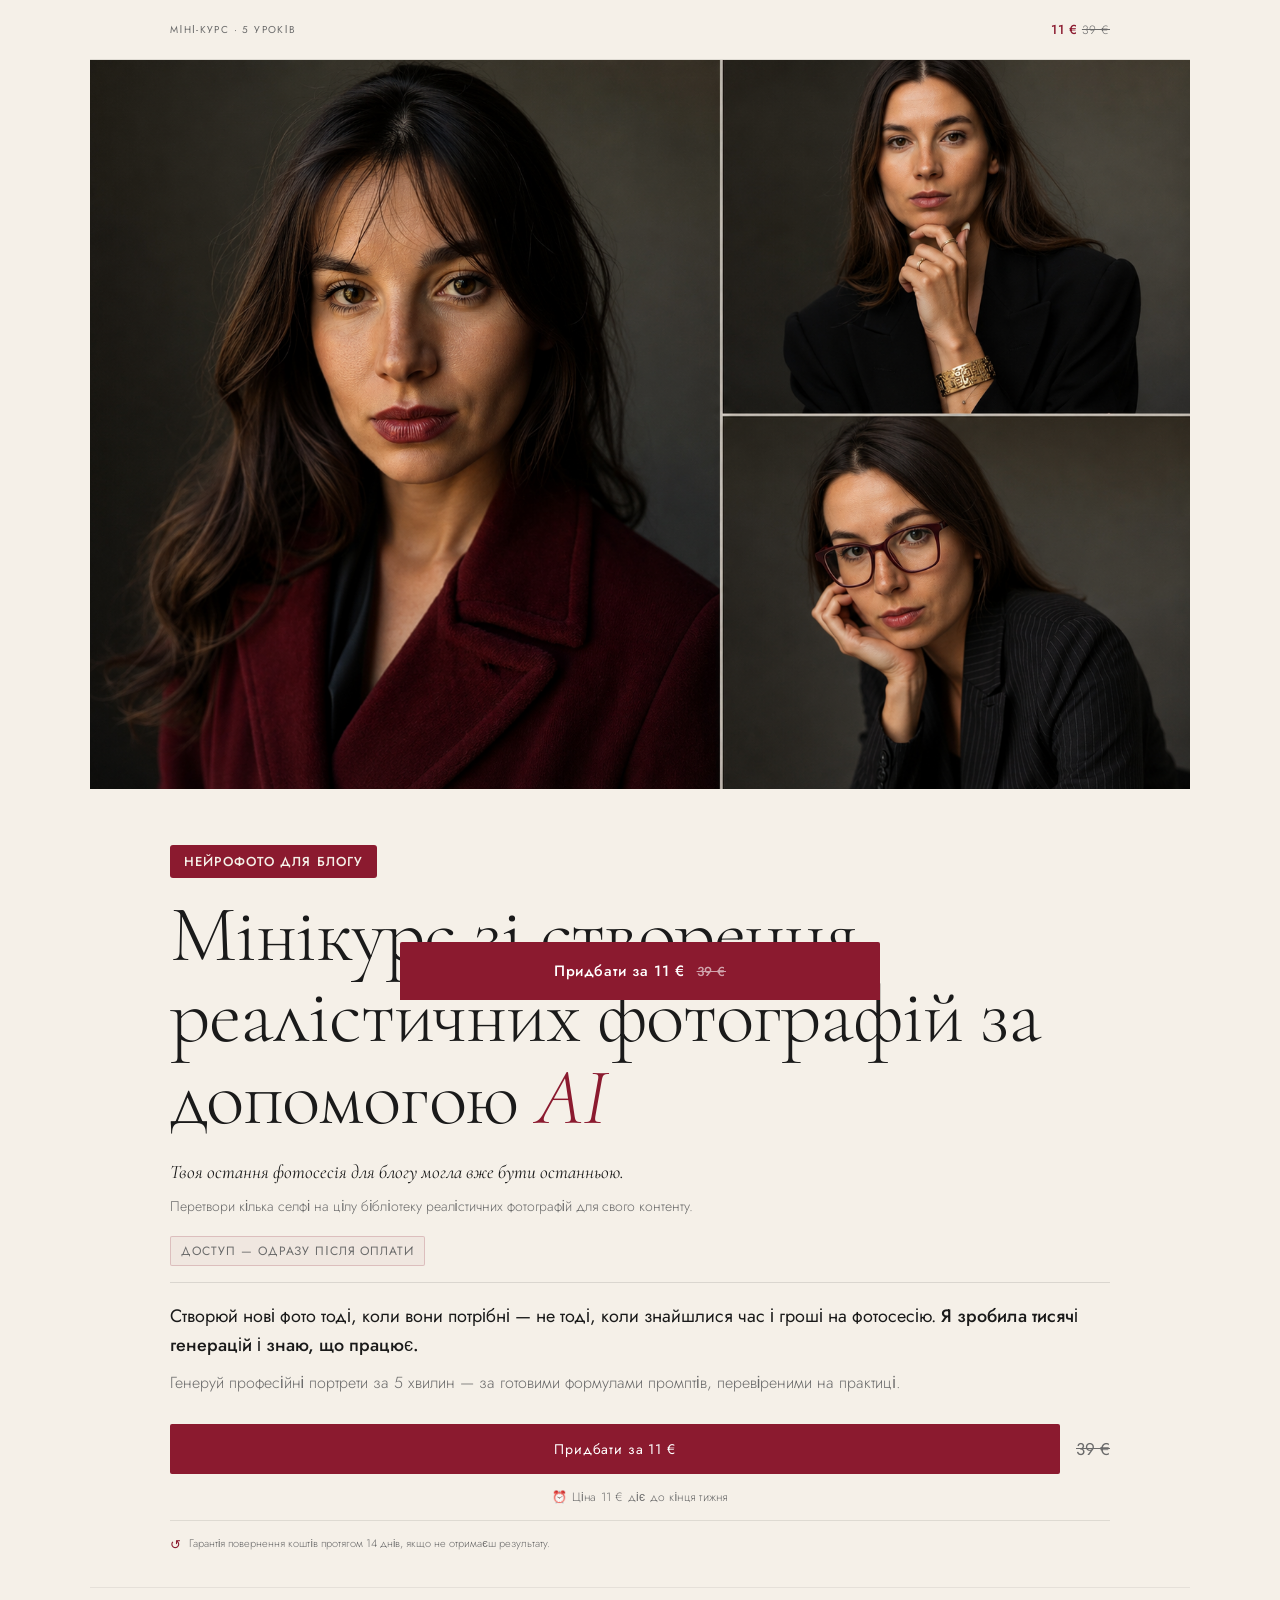
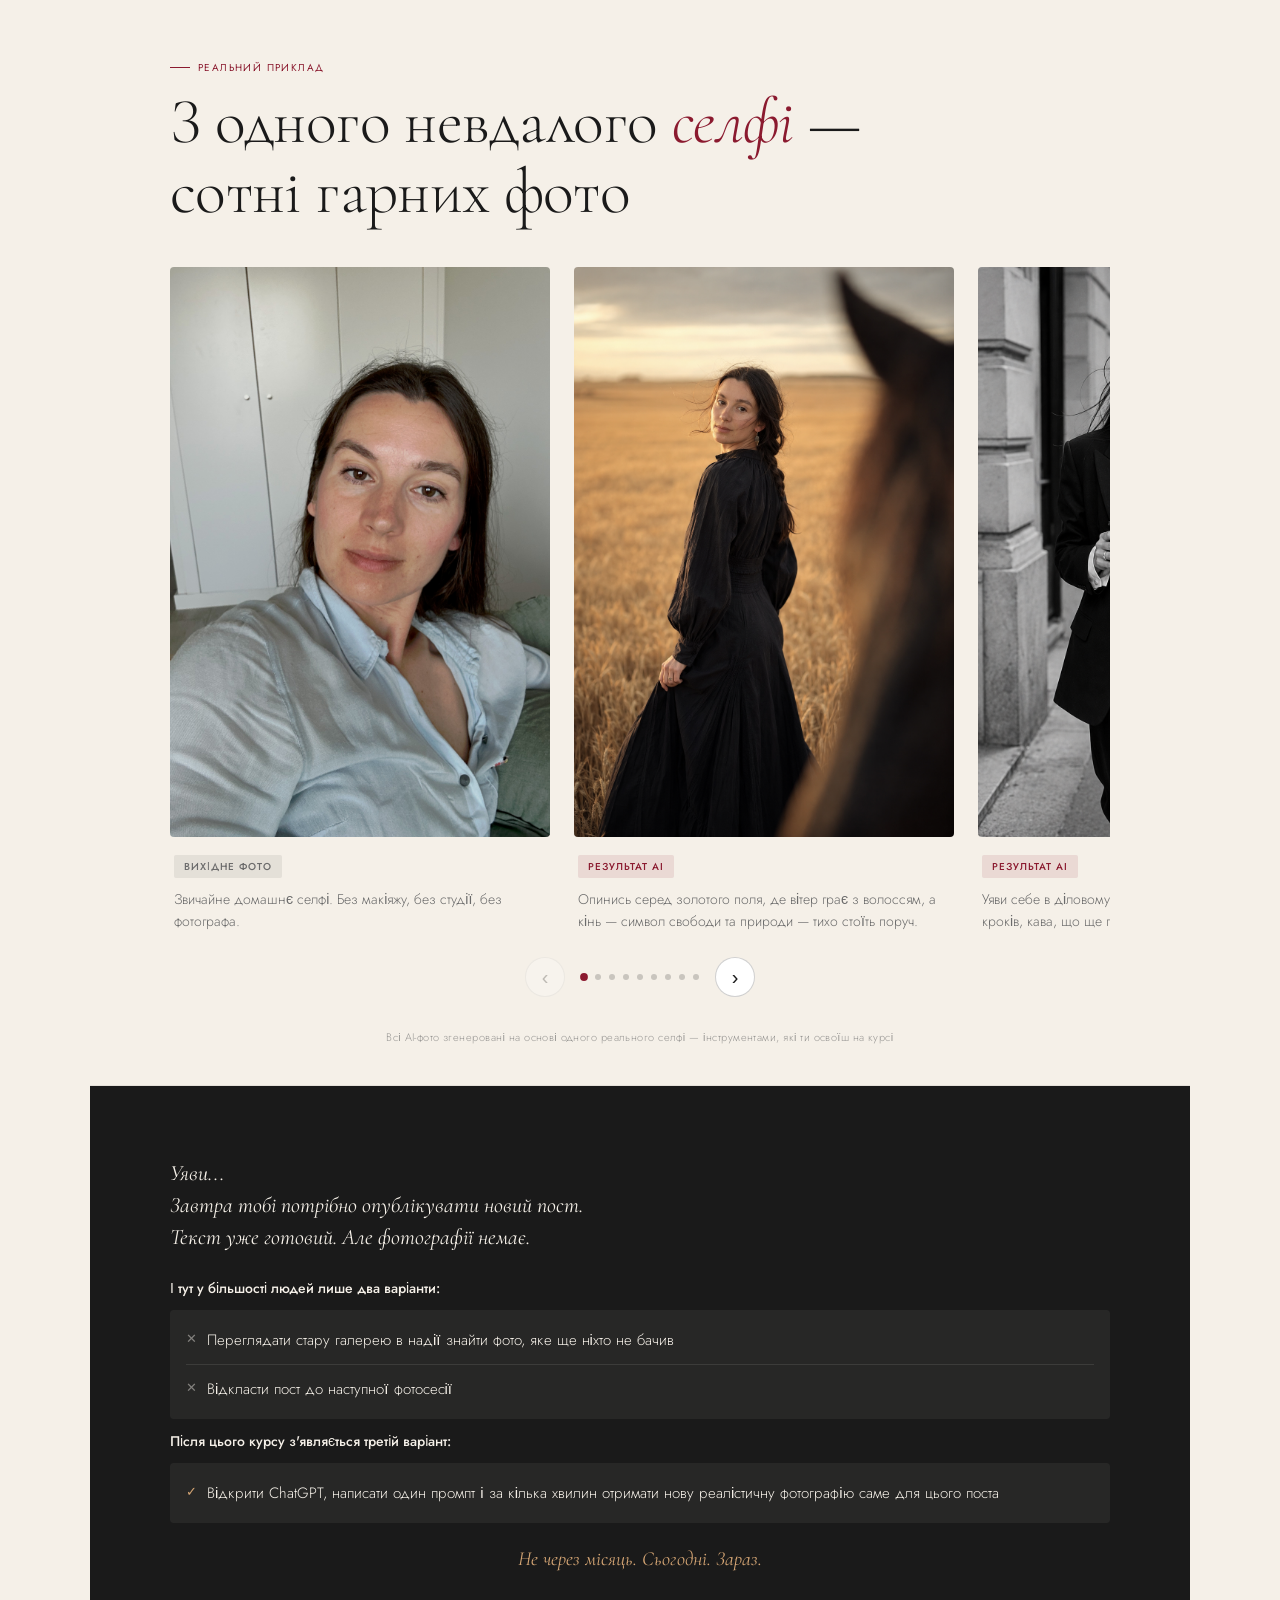
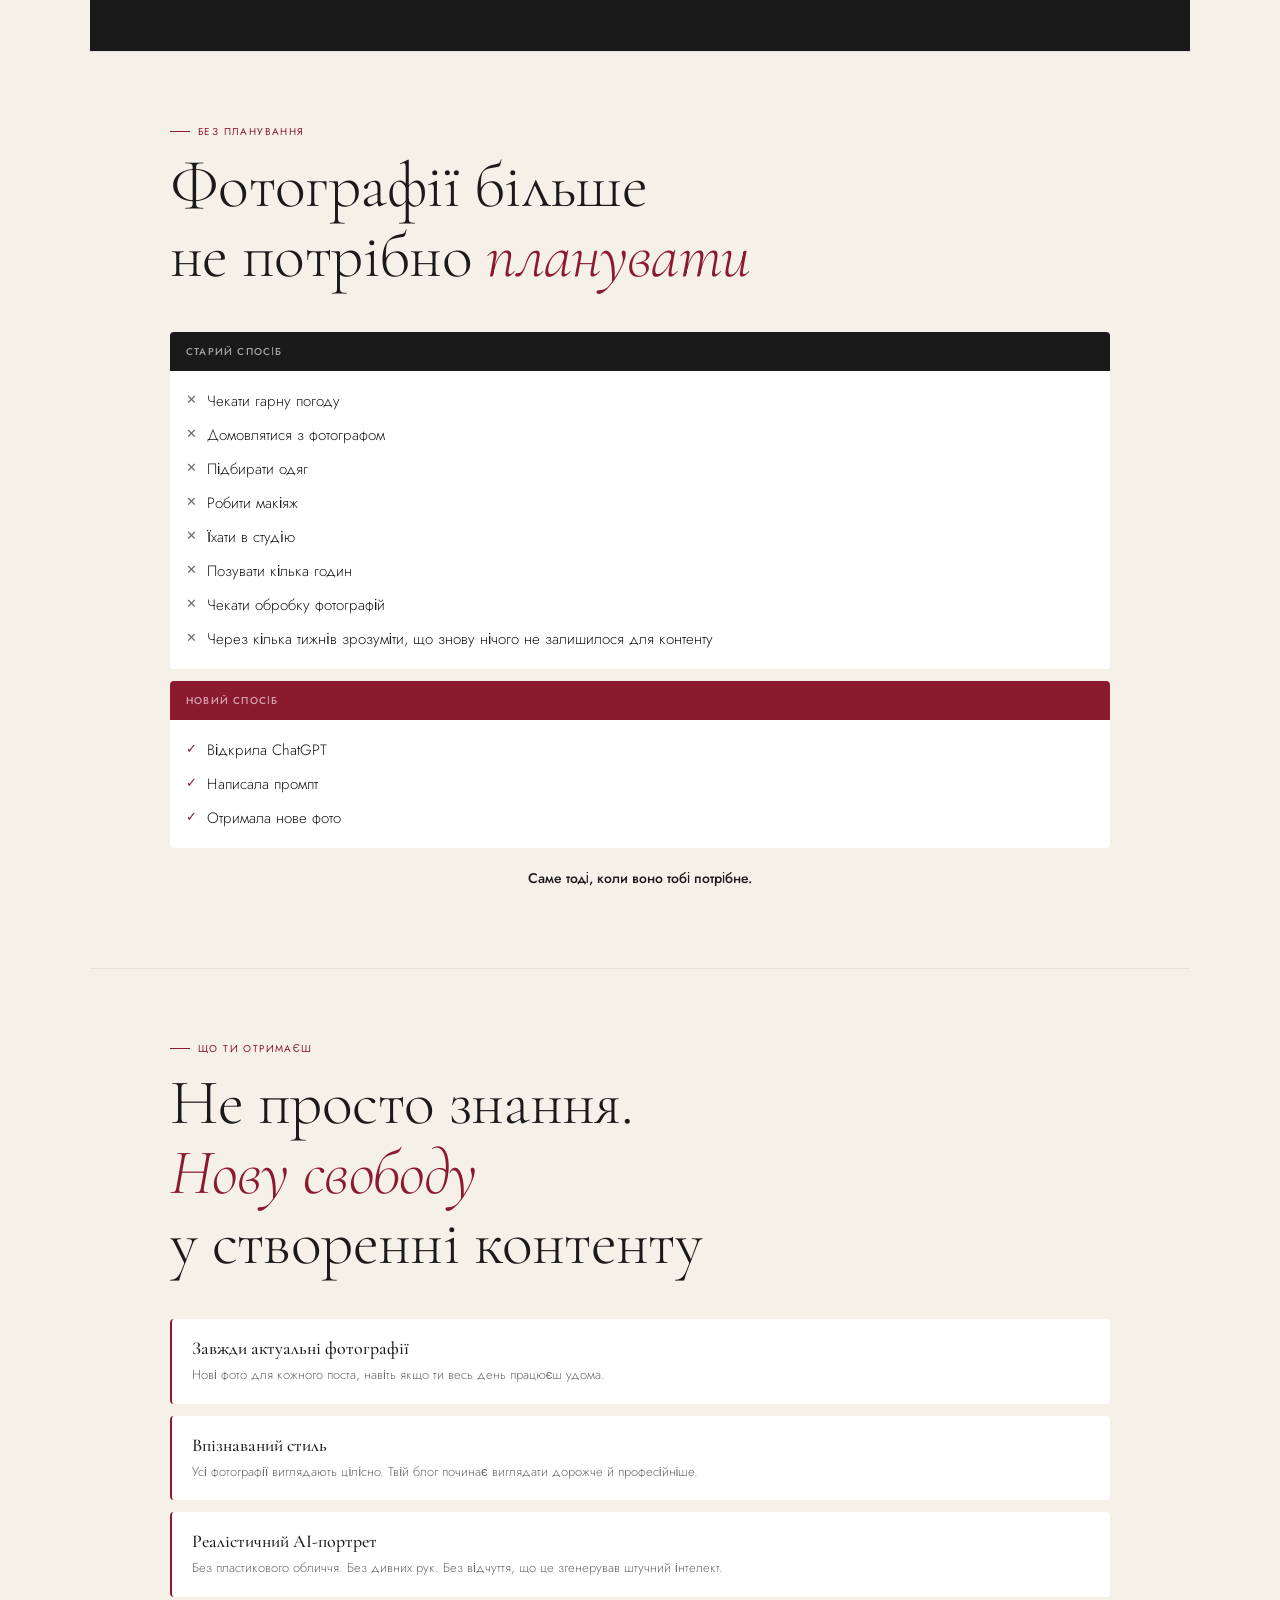
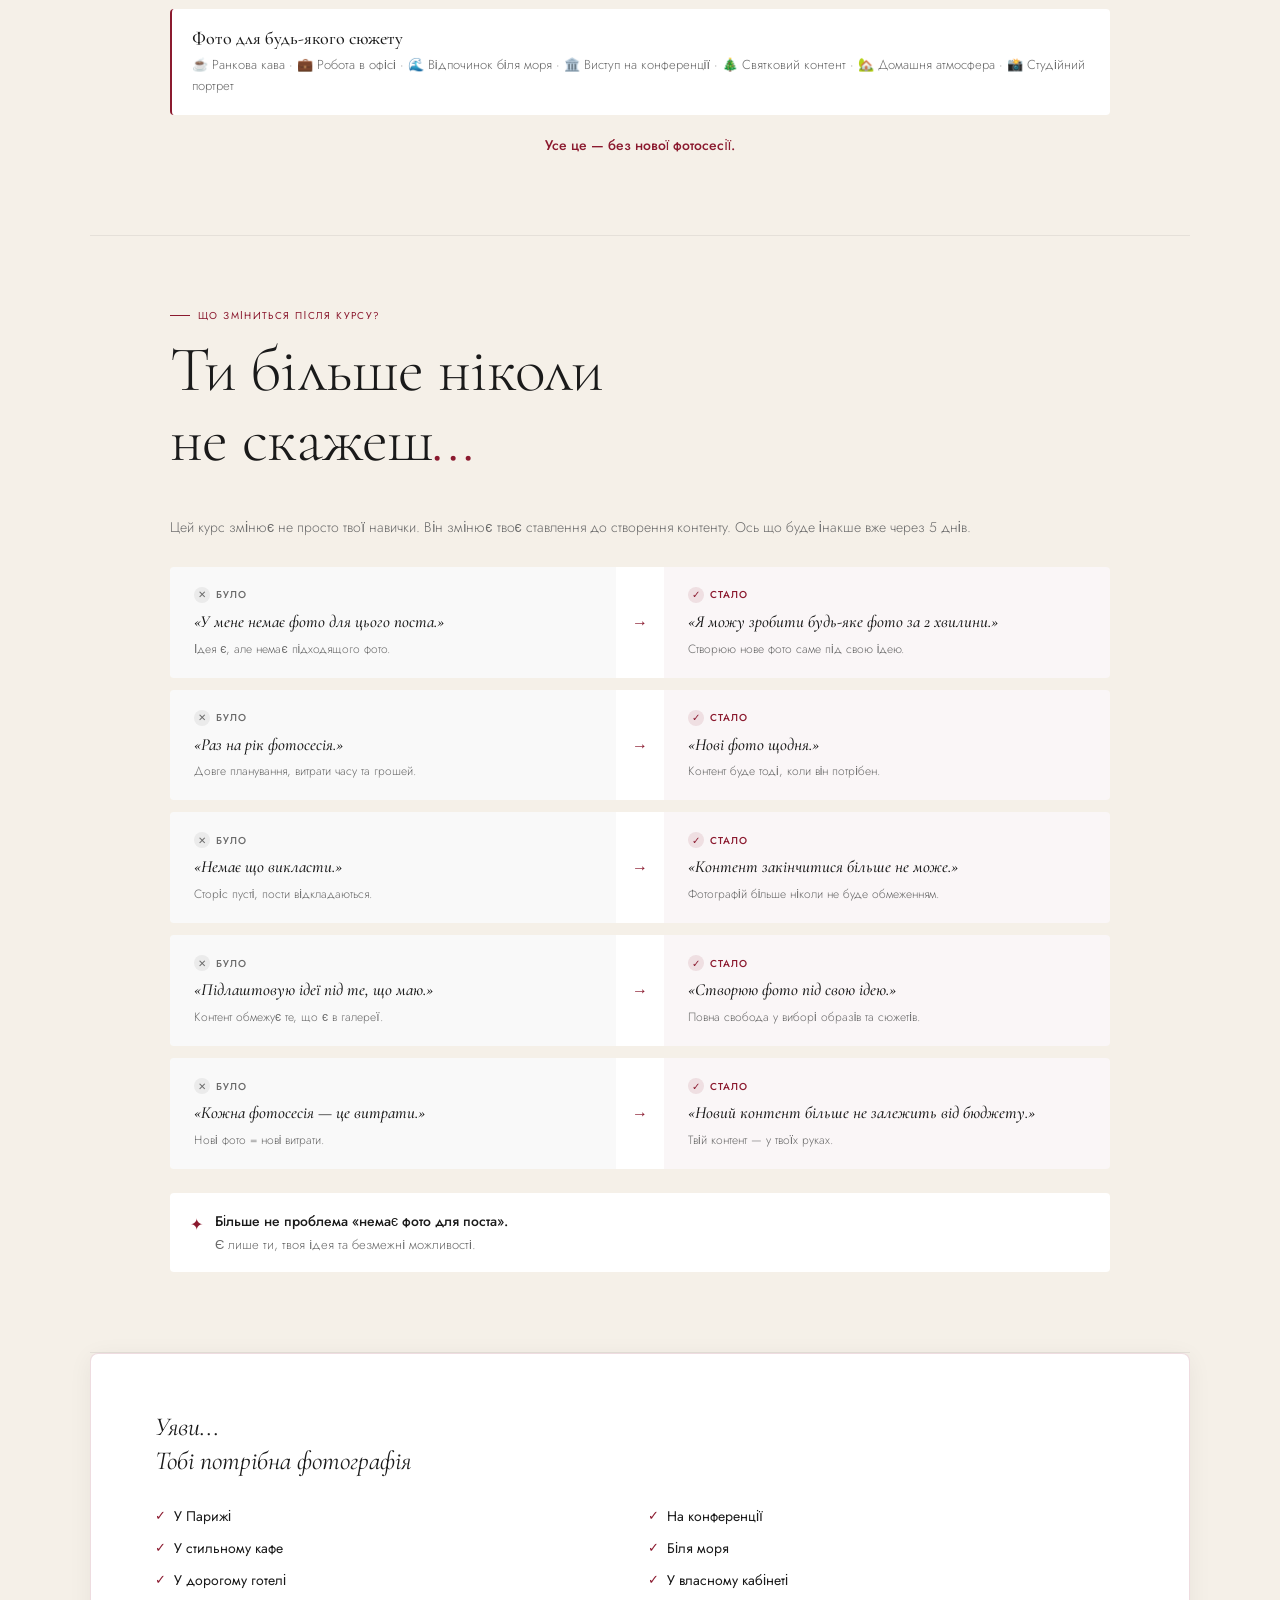
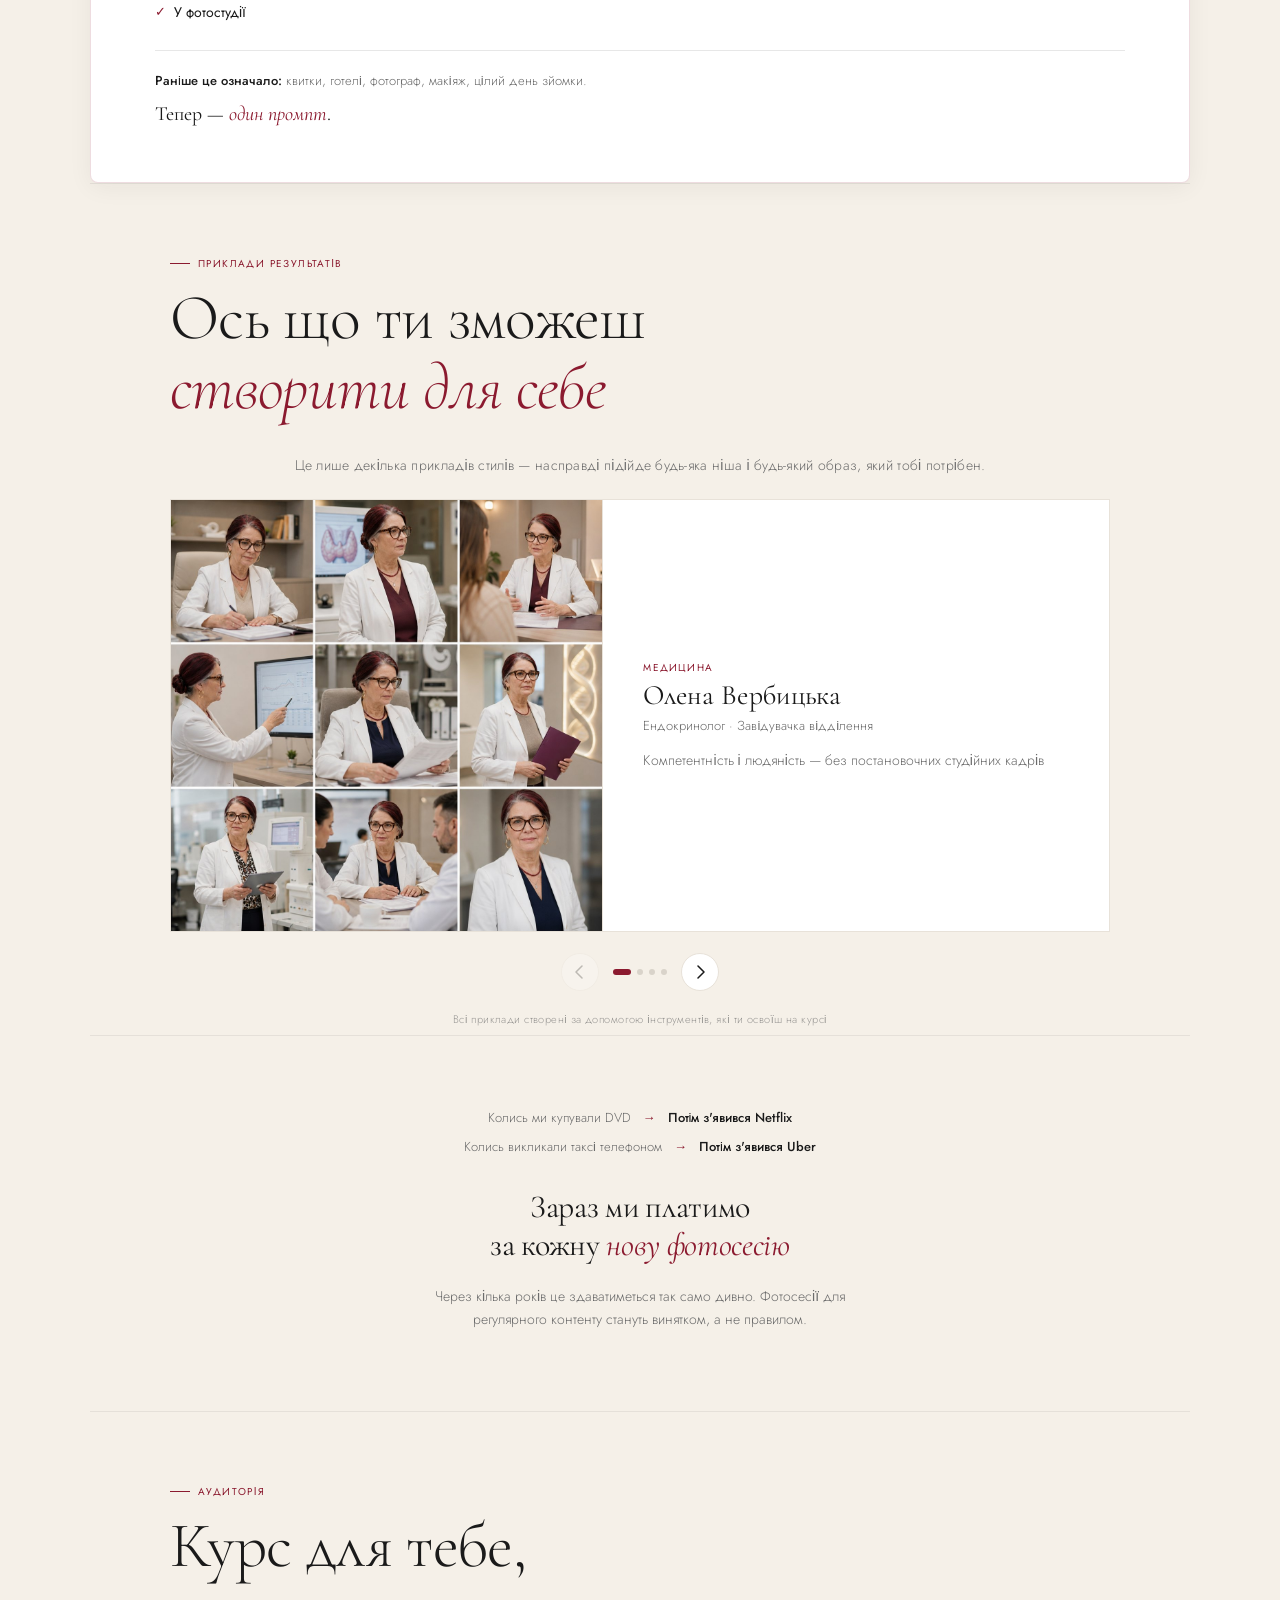
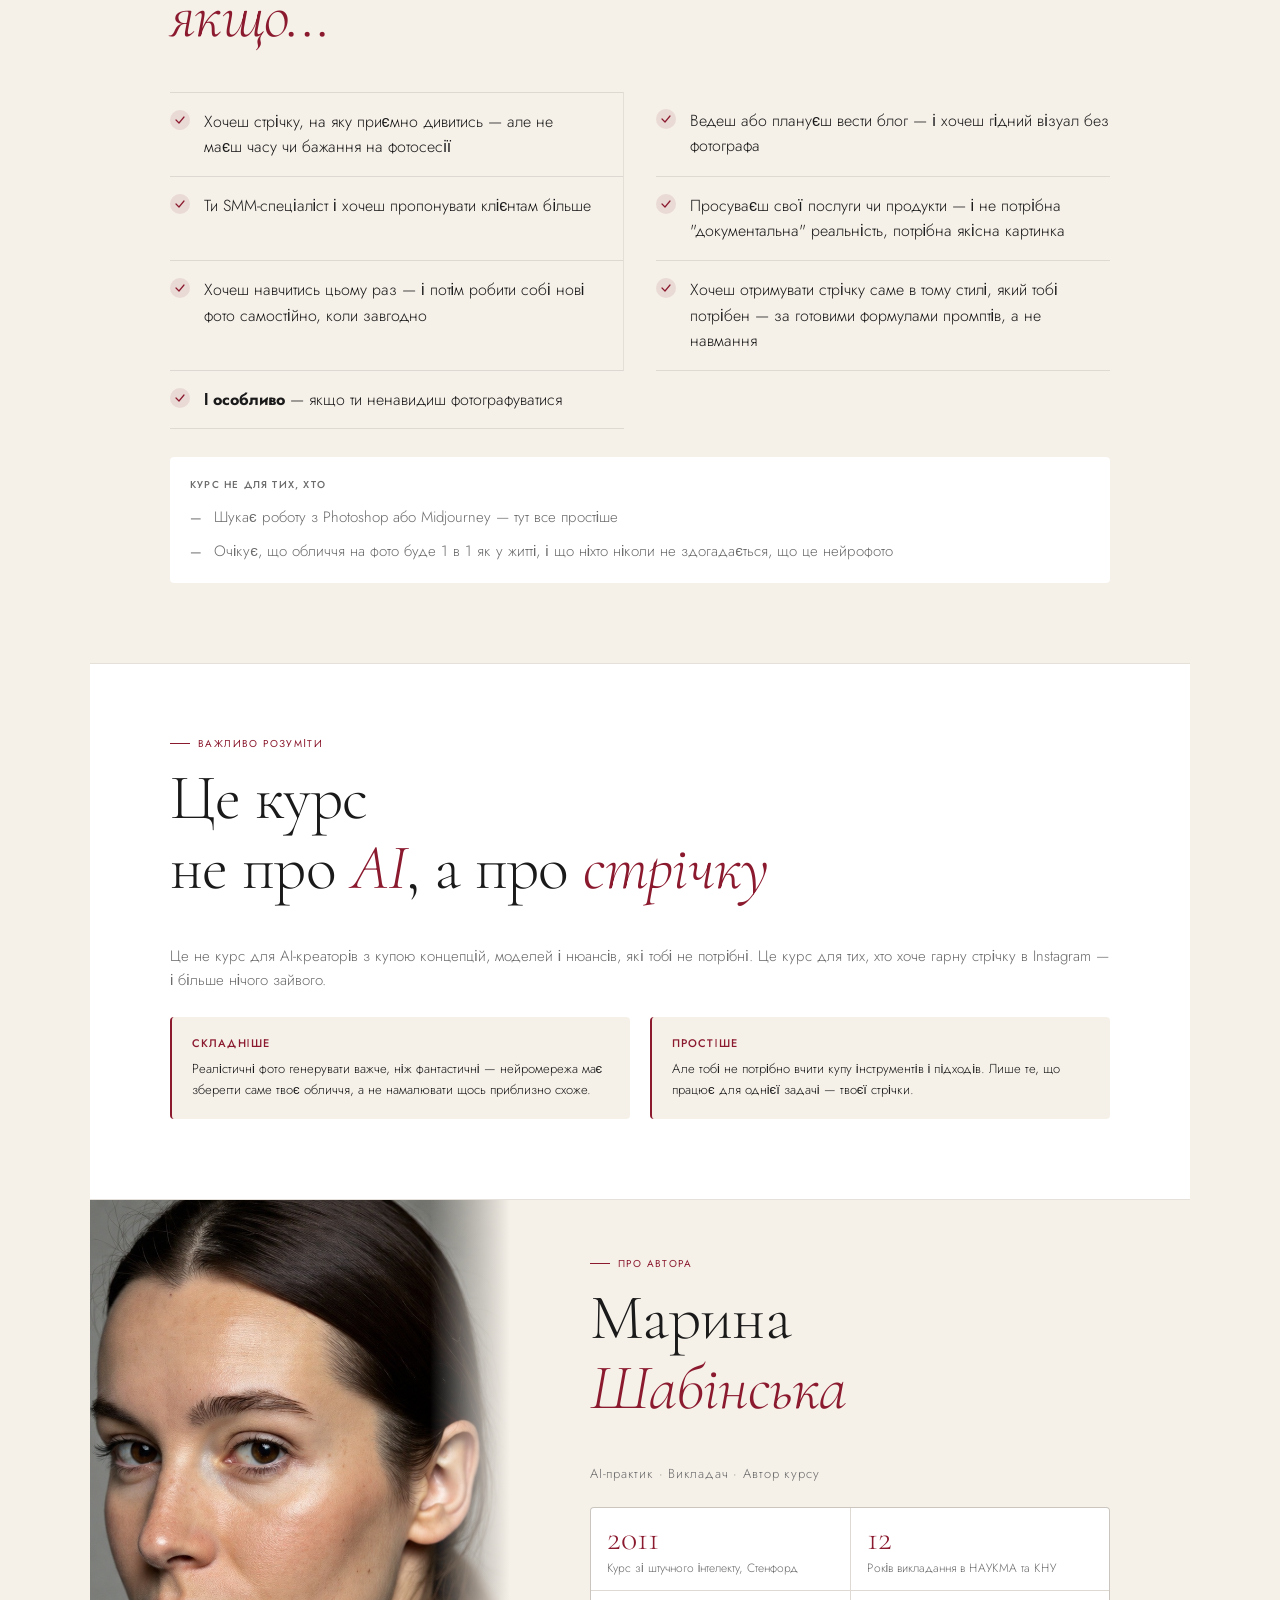
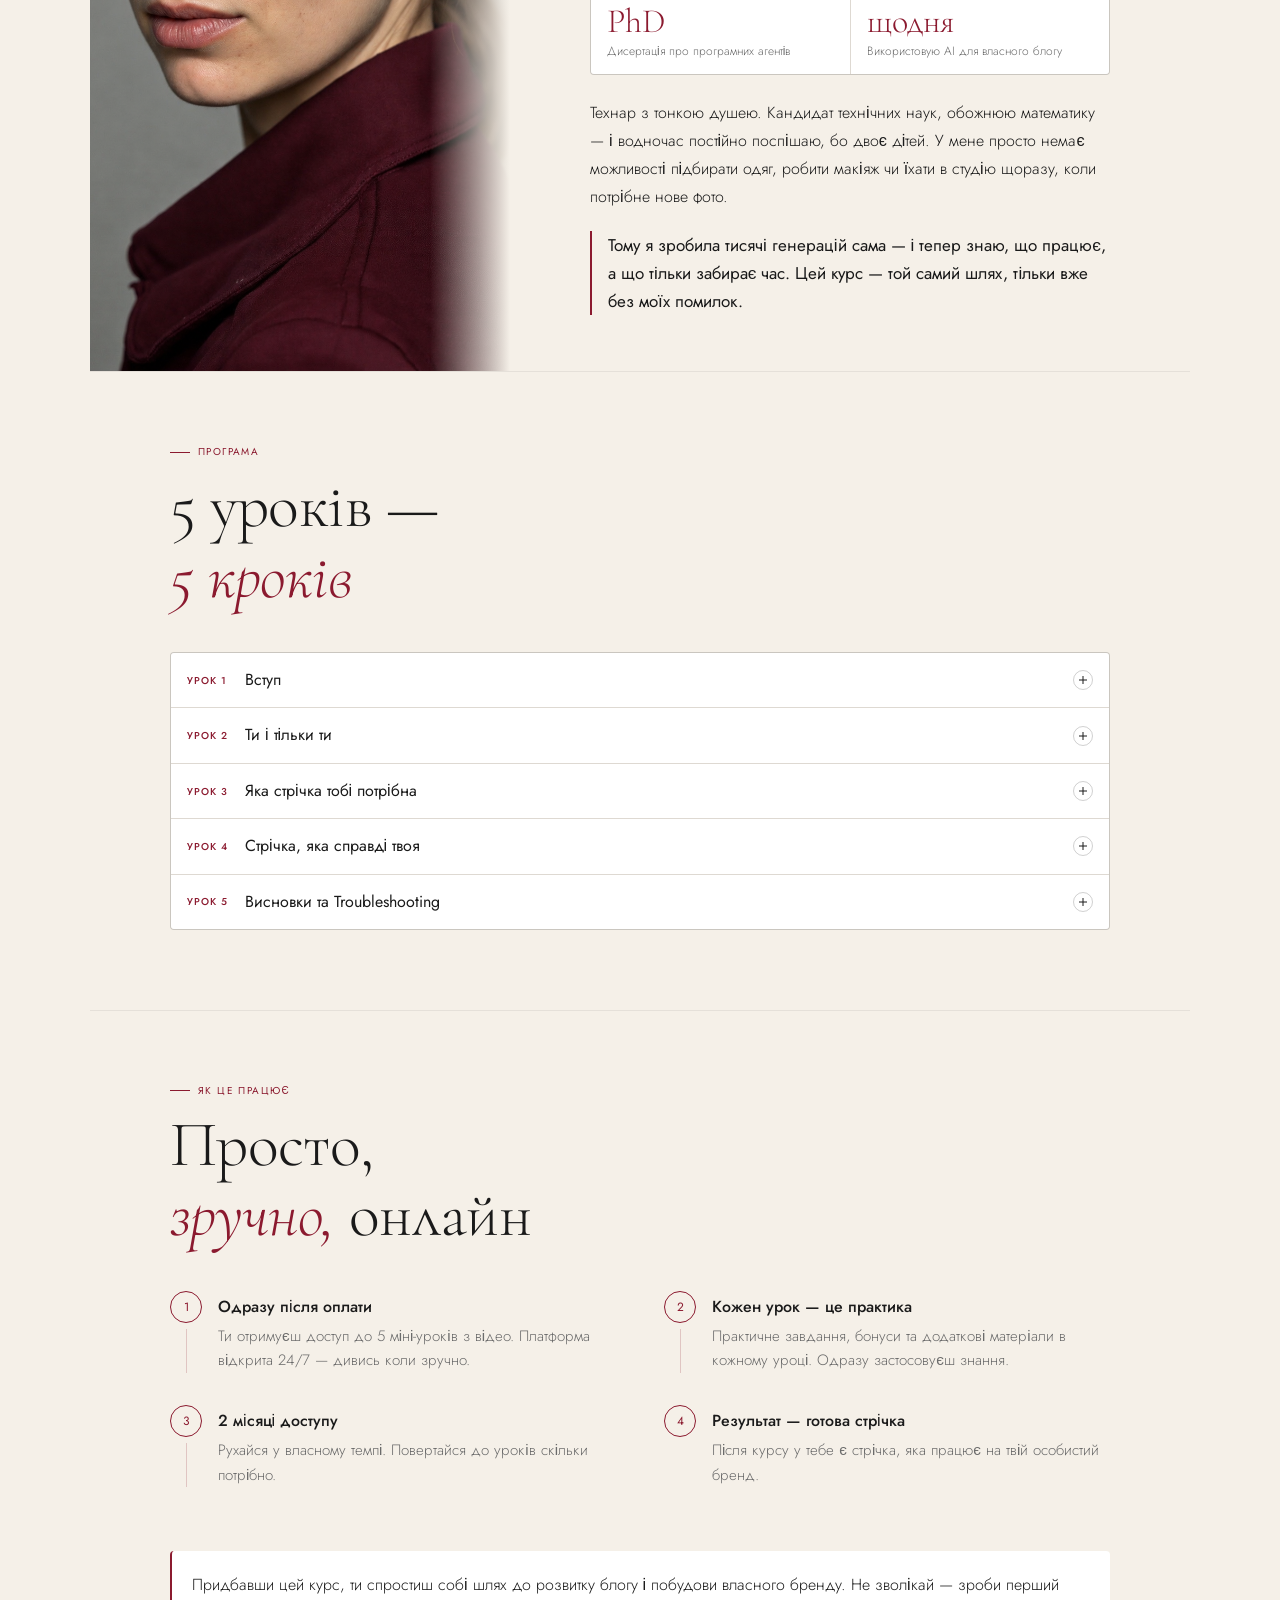
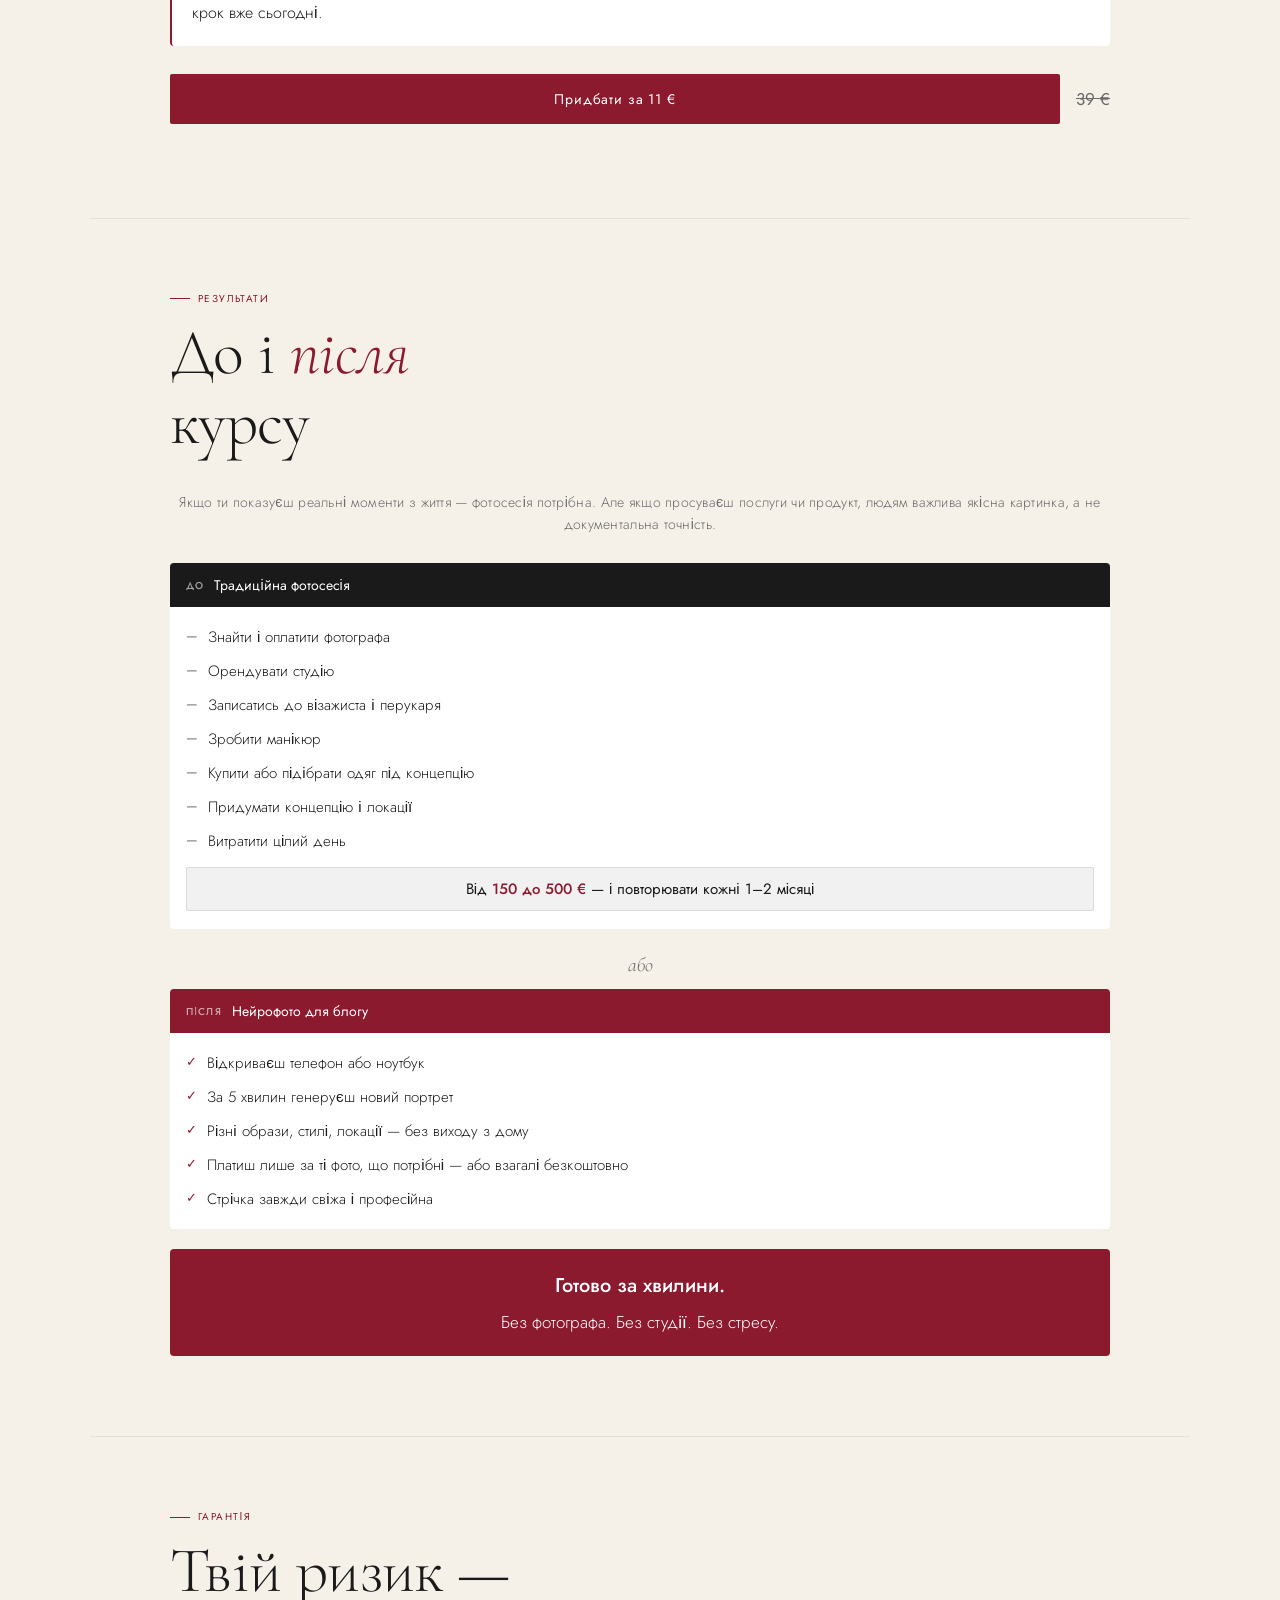
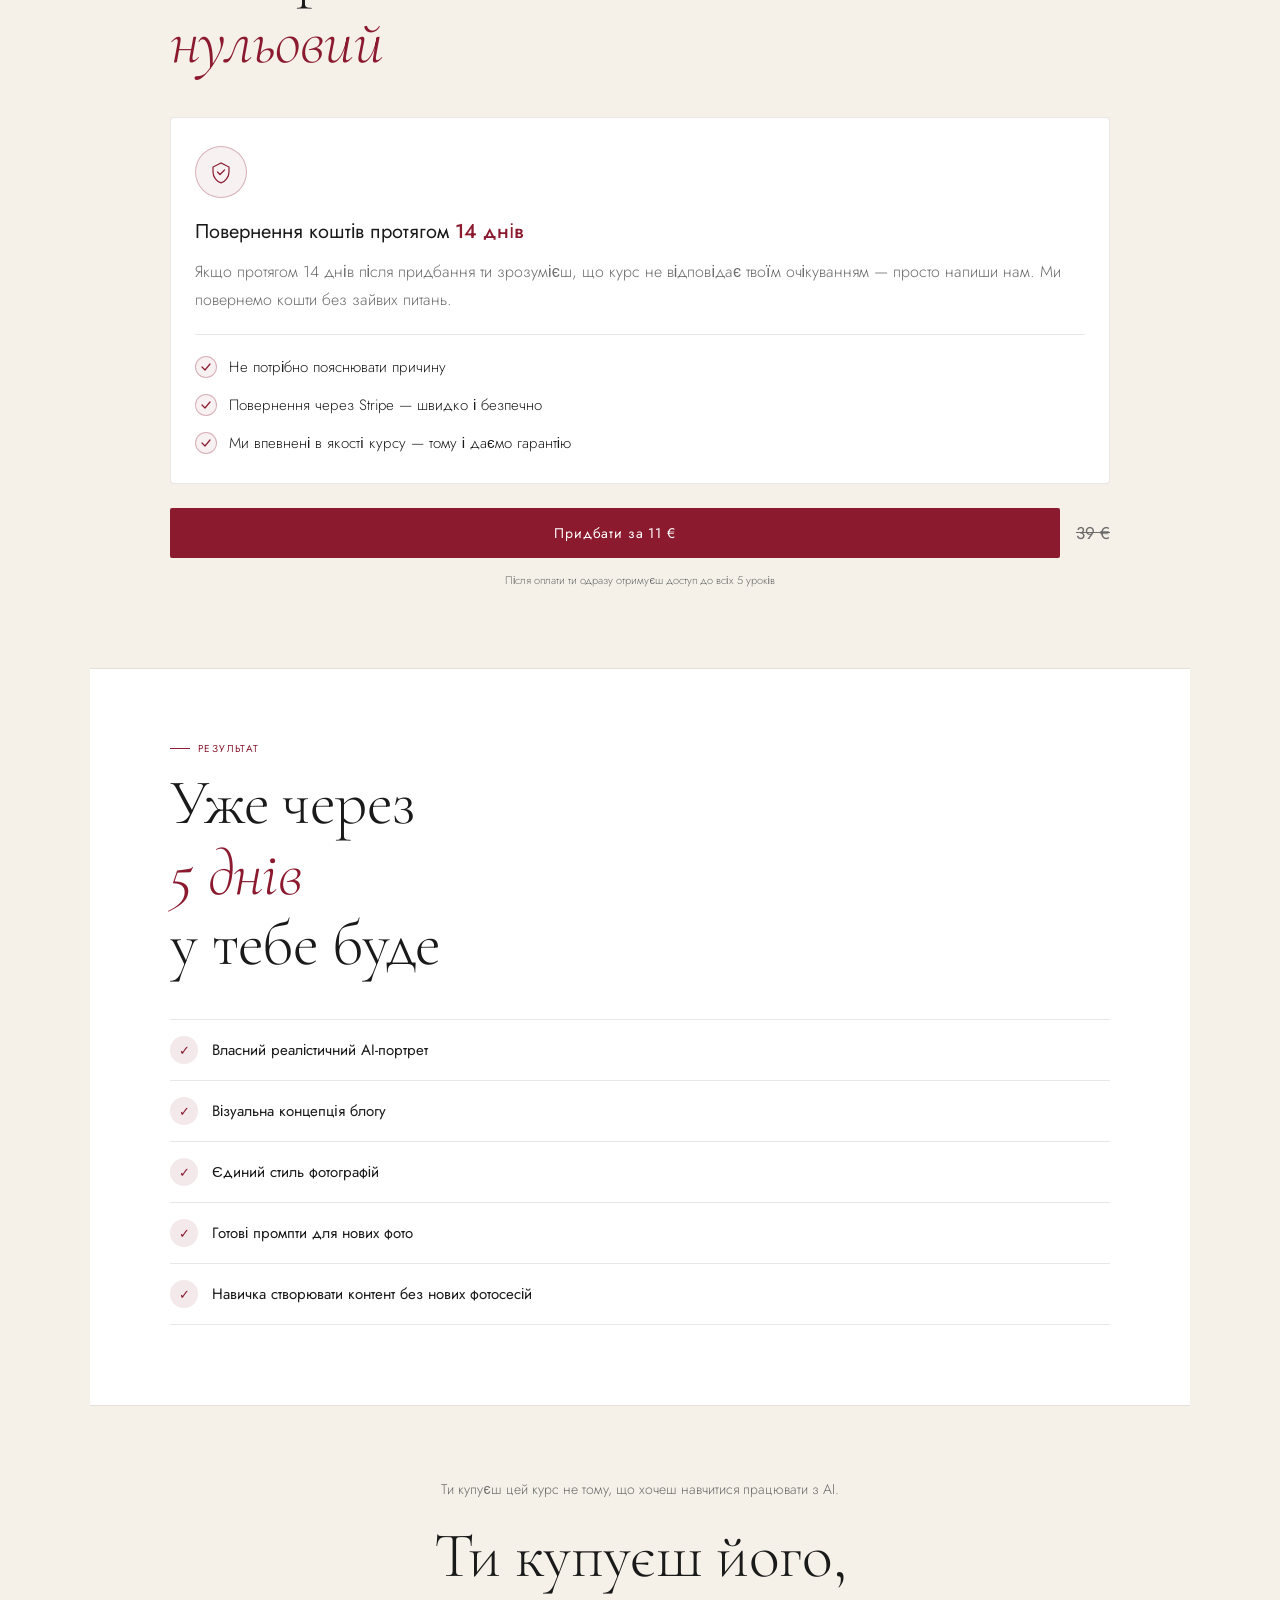
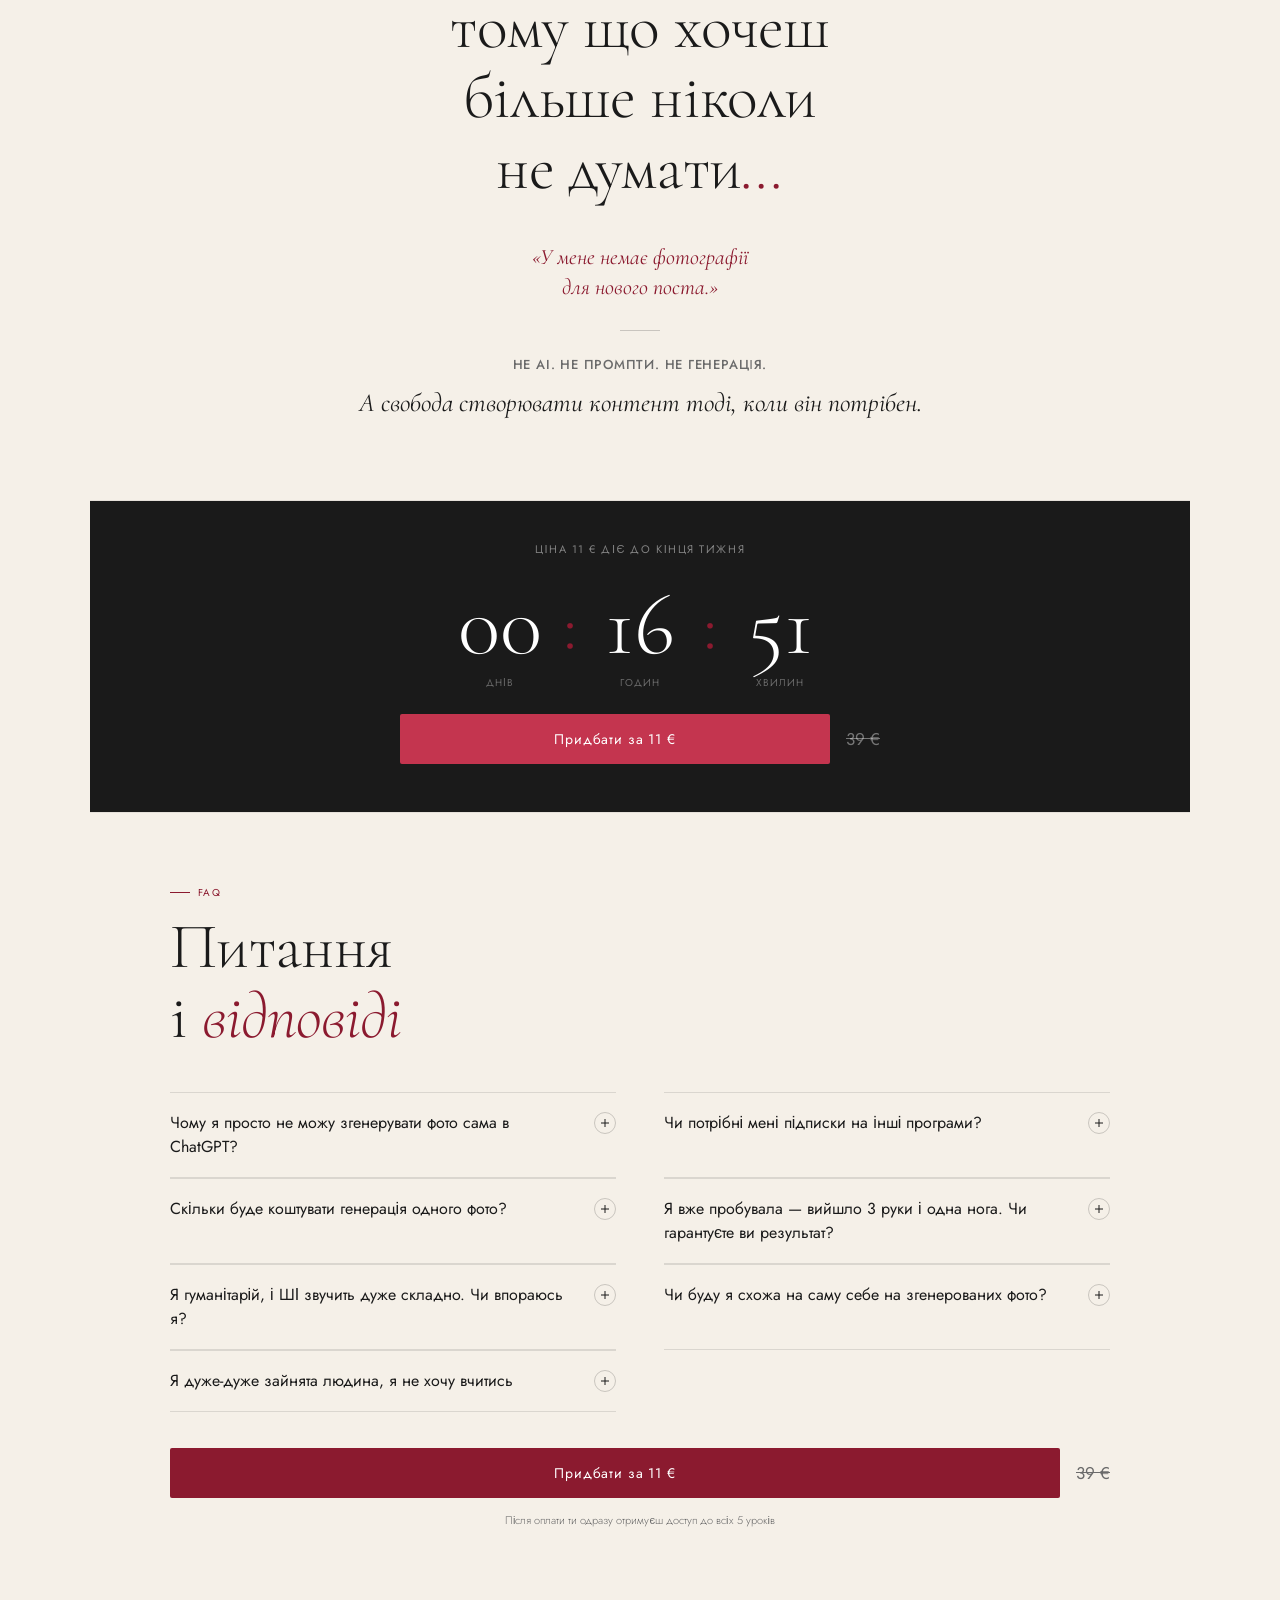
==== commit 64b56679: "Update index.html" ====
--- a/index.html
+++ b/index.html
@@ -125,7 +125,7 @@
           </div>
           <div class="ba-card-info">
             <div class="ba-tag ba-tag--after">Результат AI</div>
-            <div class="ba-caption">Сховайся за мереживом таємниці — квітка в руці каже більше, ніж слова.</div>
+            <div class="ba-caption">Поринь у вечір біля річки, де вінок із польових квітів провіщає Купальську ніч.</div>
           </div>
         </div>
         <div class="ba-card">
@@ -134,7 +134,7 @@
           </div>
           <div class="ba-card-info">
             <div class="ba-tag ba-tag--after">Результат AI</div>
-            <div class="ba-caption">Поринь у вечір біля річки, де вінок із польових квітів провіщає Купальську ніч.</div>
+            <div class="ba-caption">Впіймай промені заходу на Івана Купала — вінок на голові, спокій у погляді.</div>
           </div>
         </div>
 
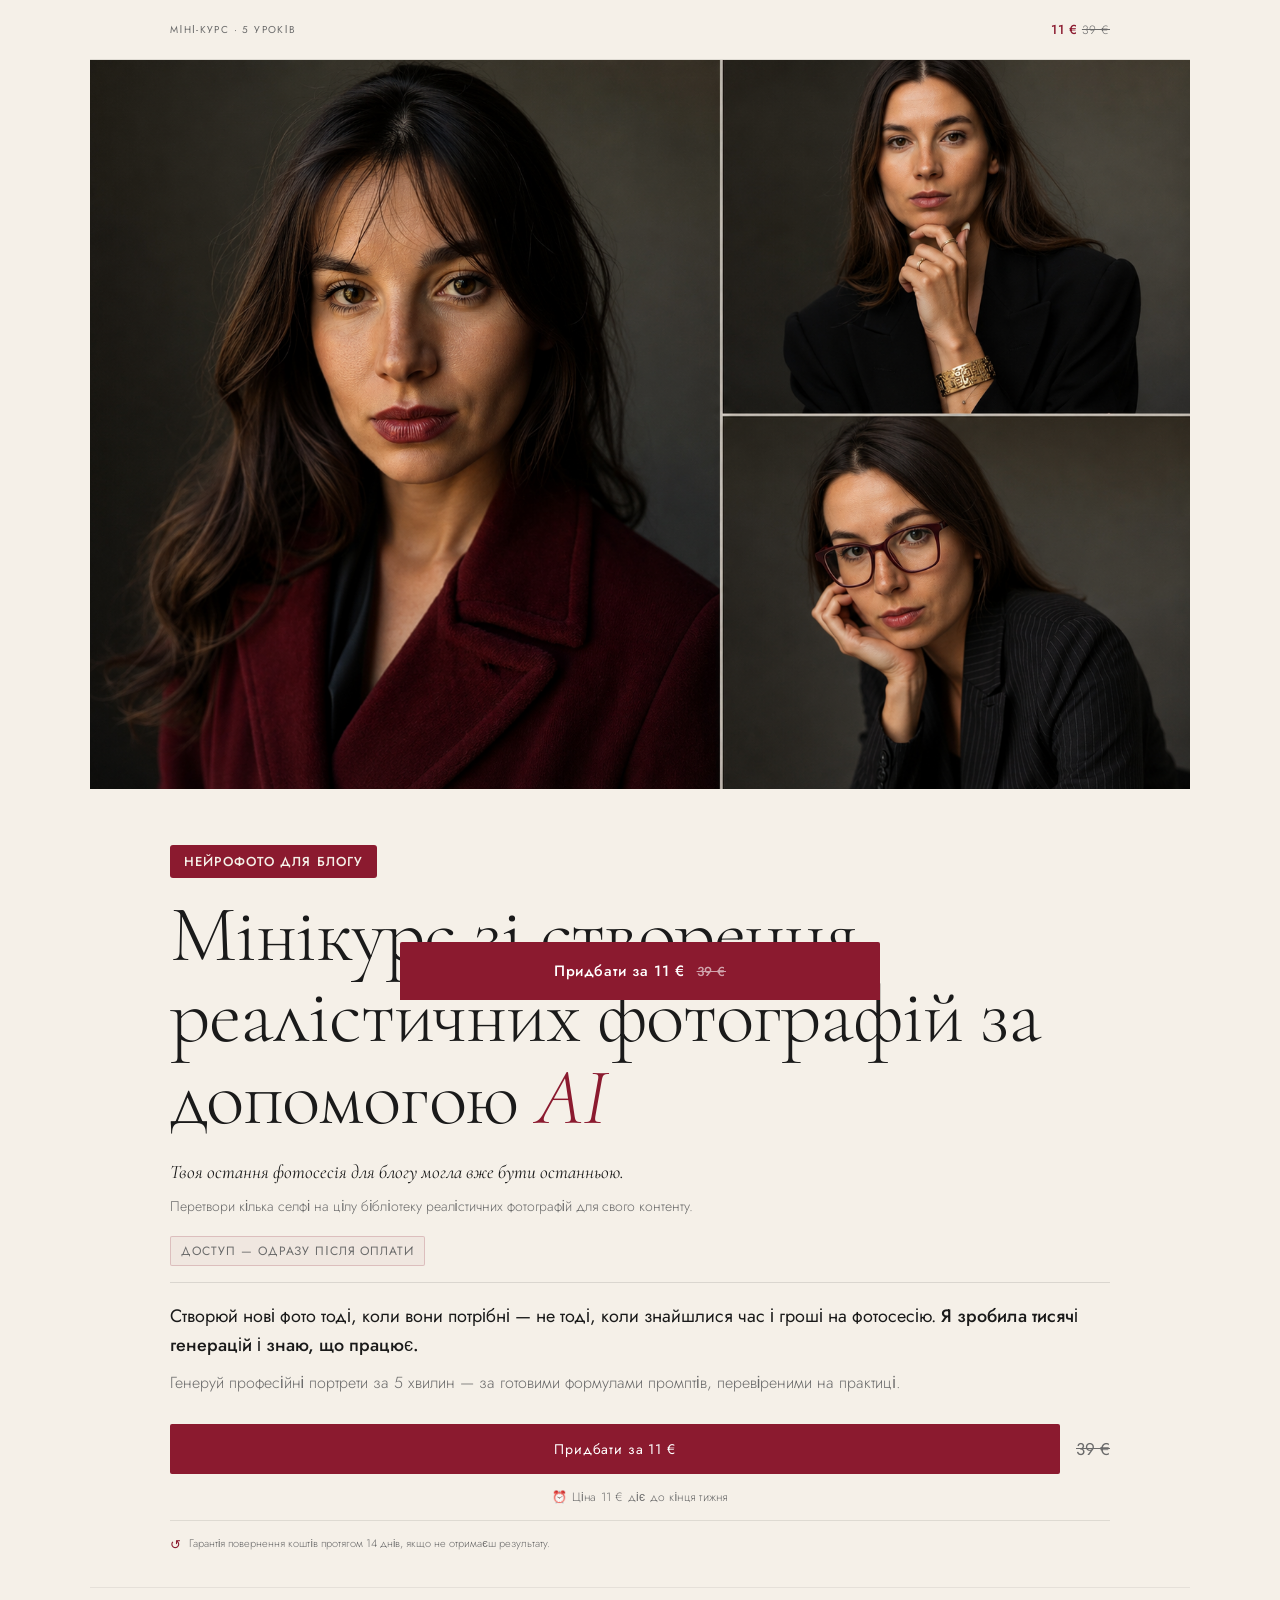
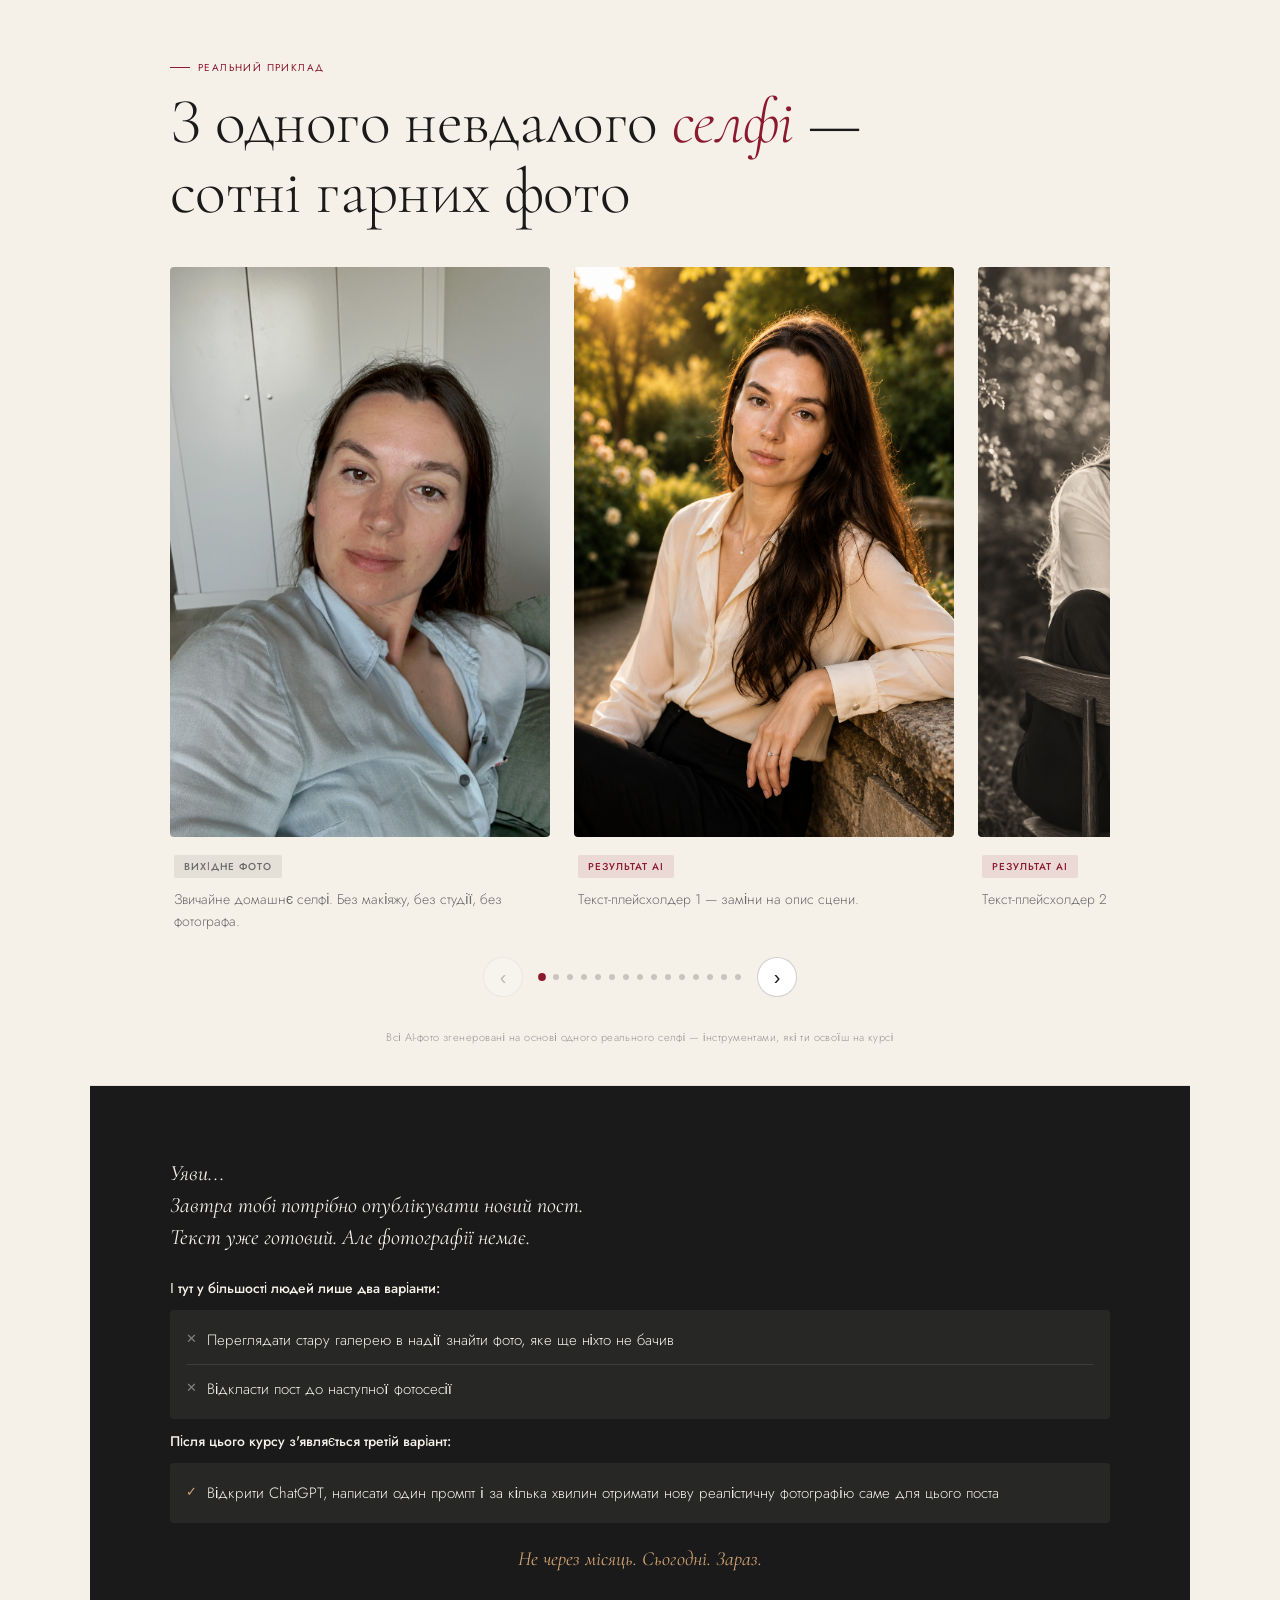
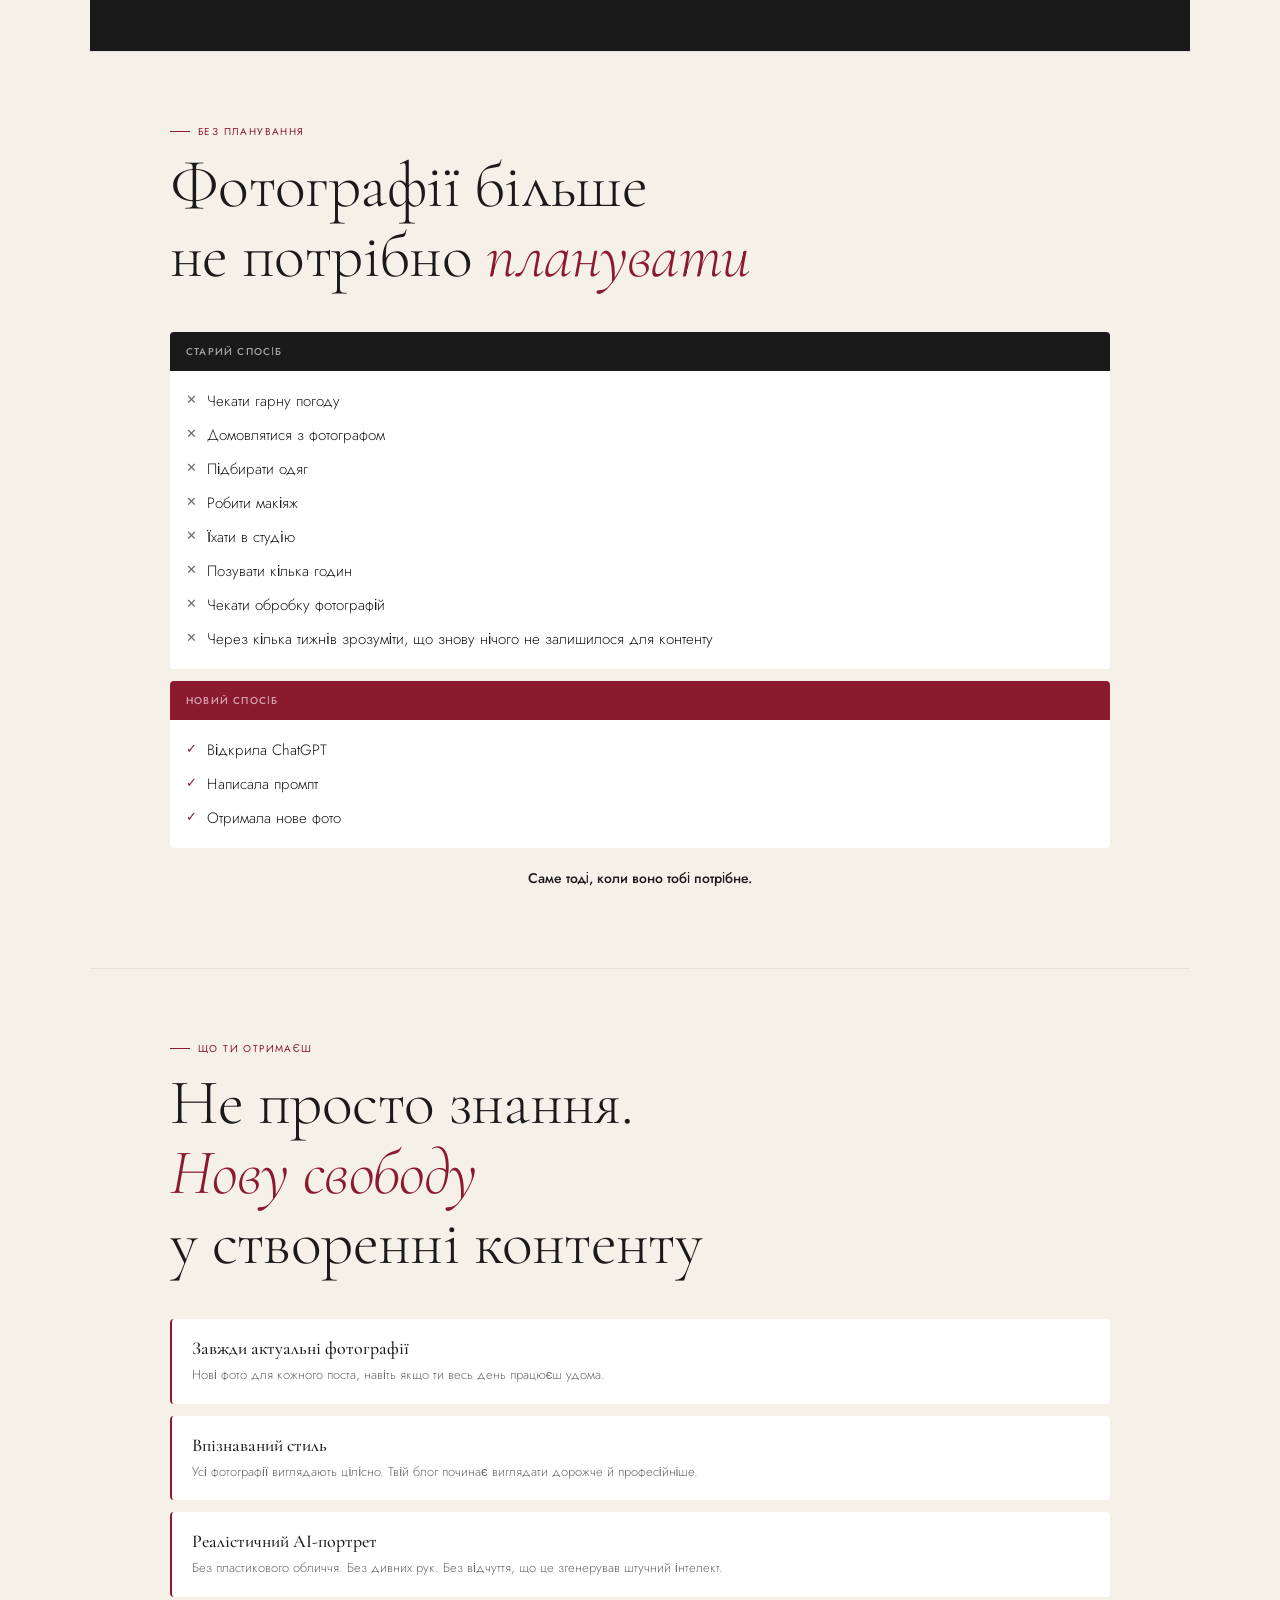
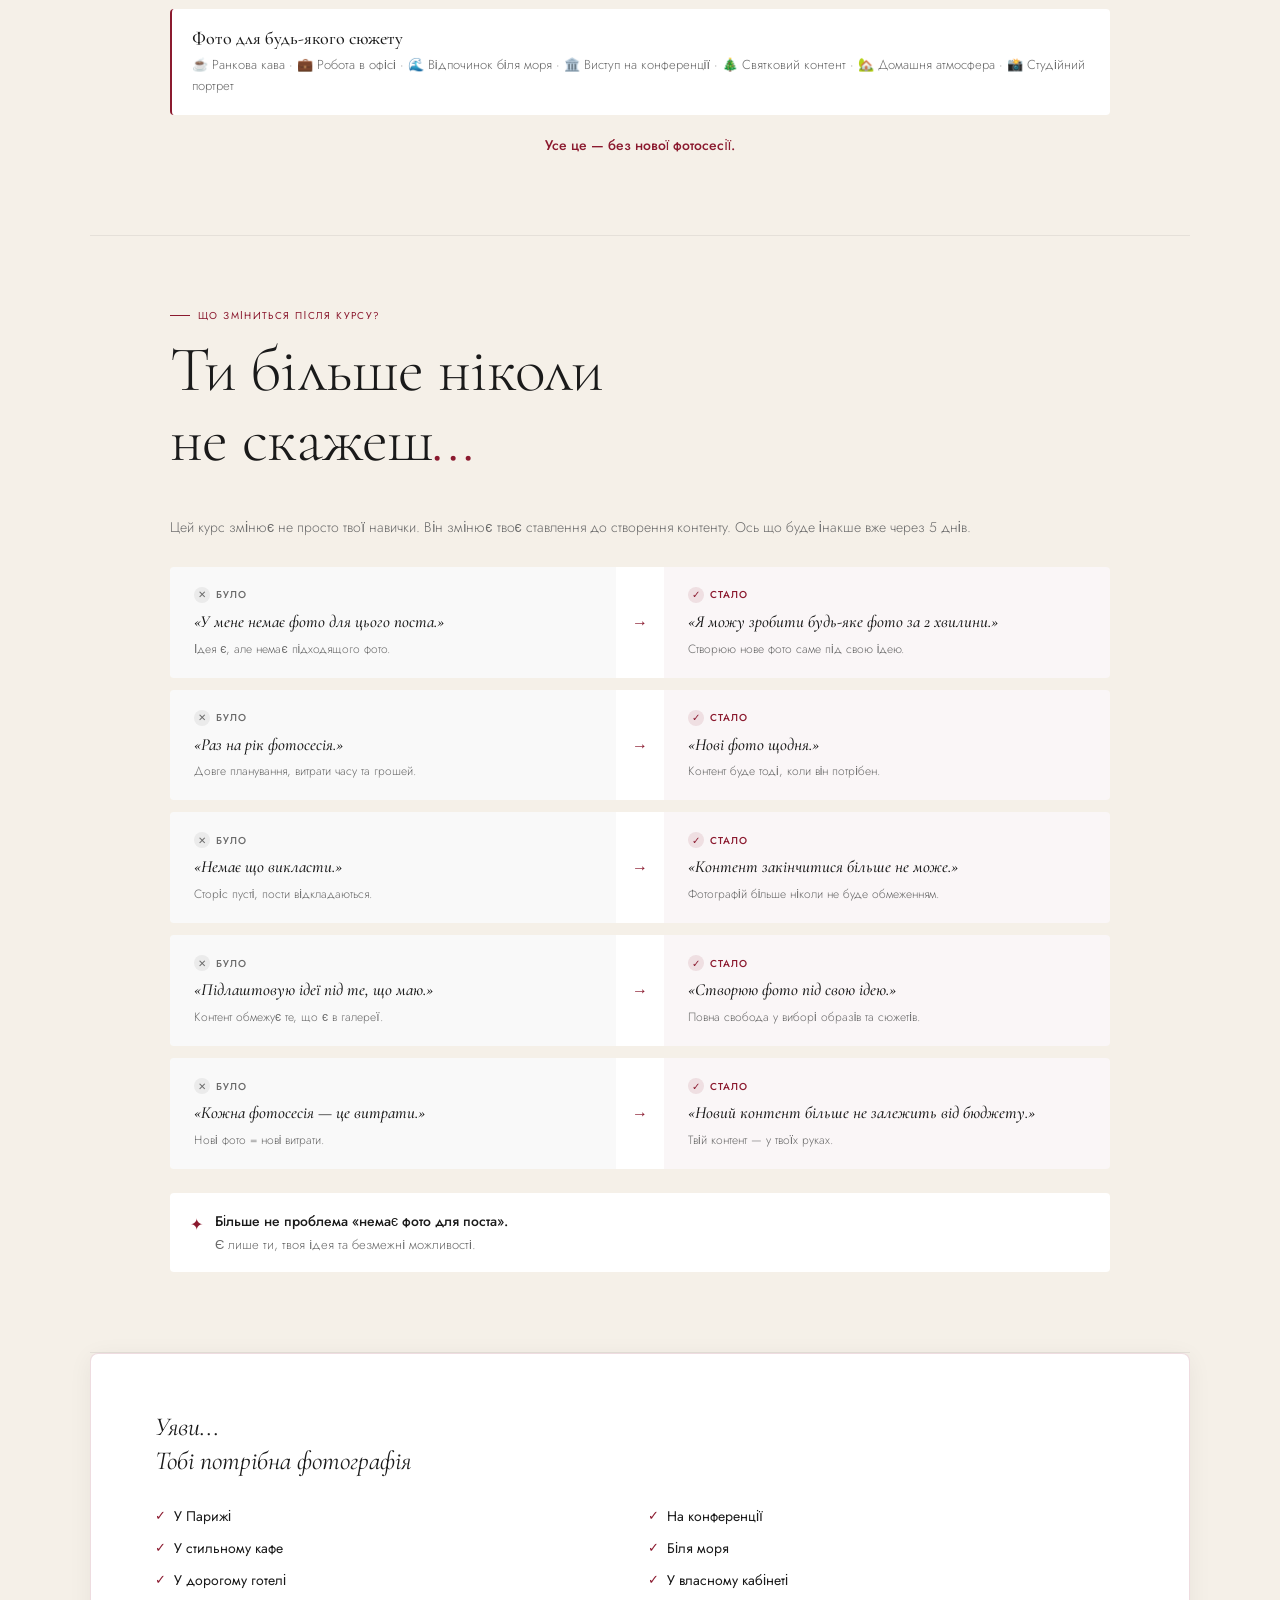
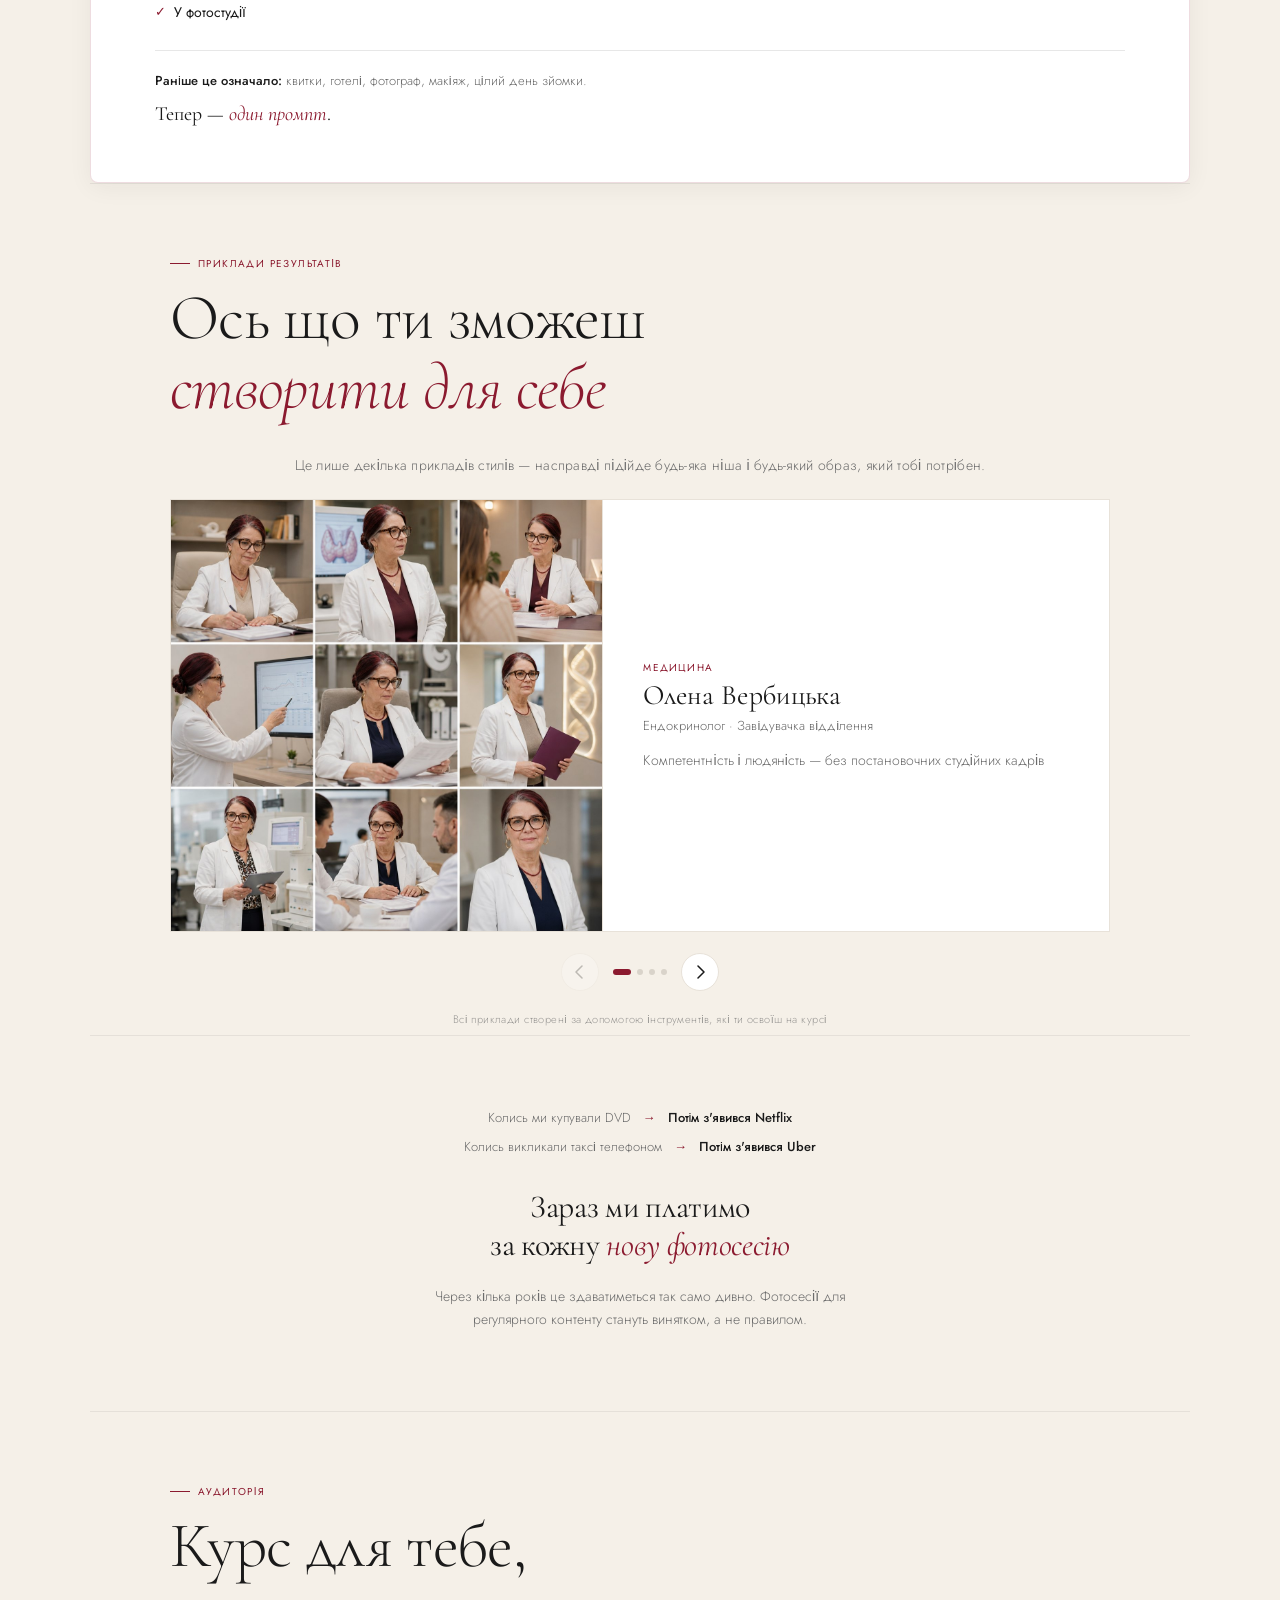
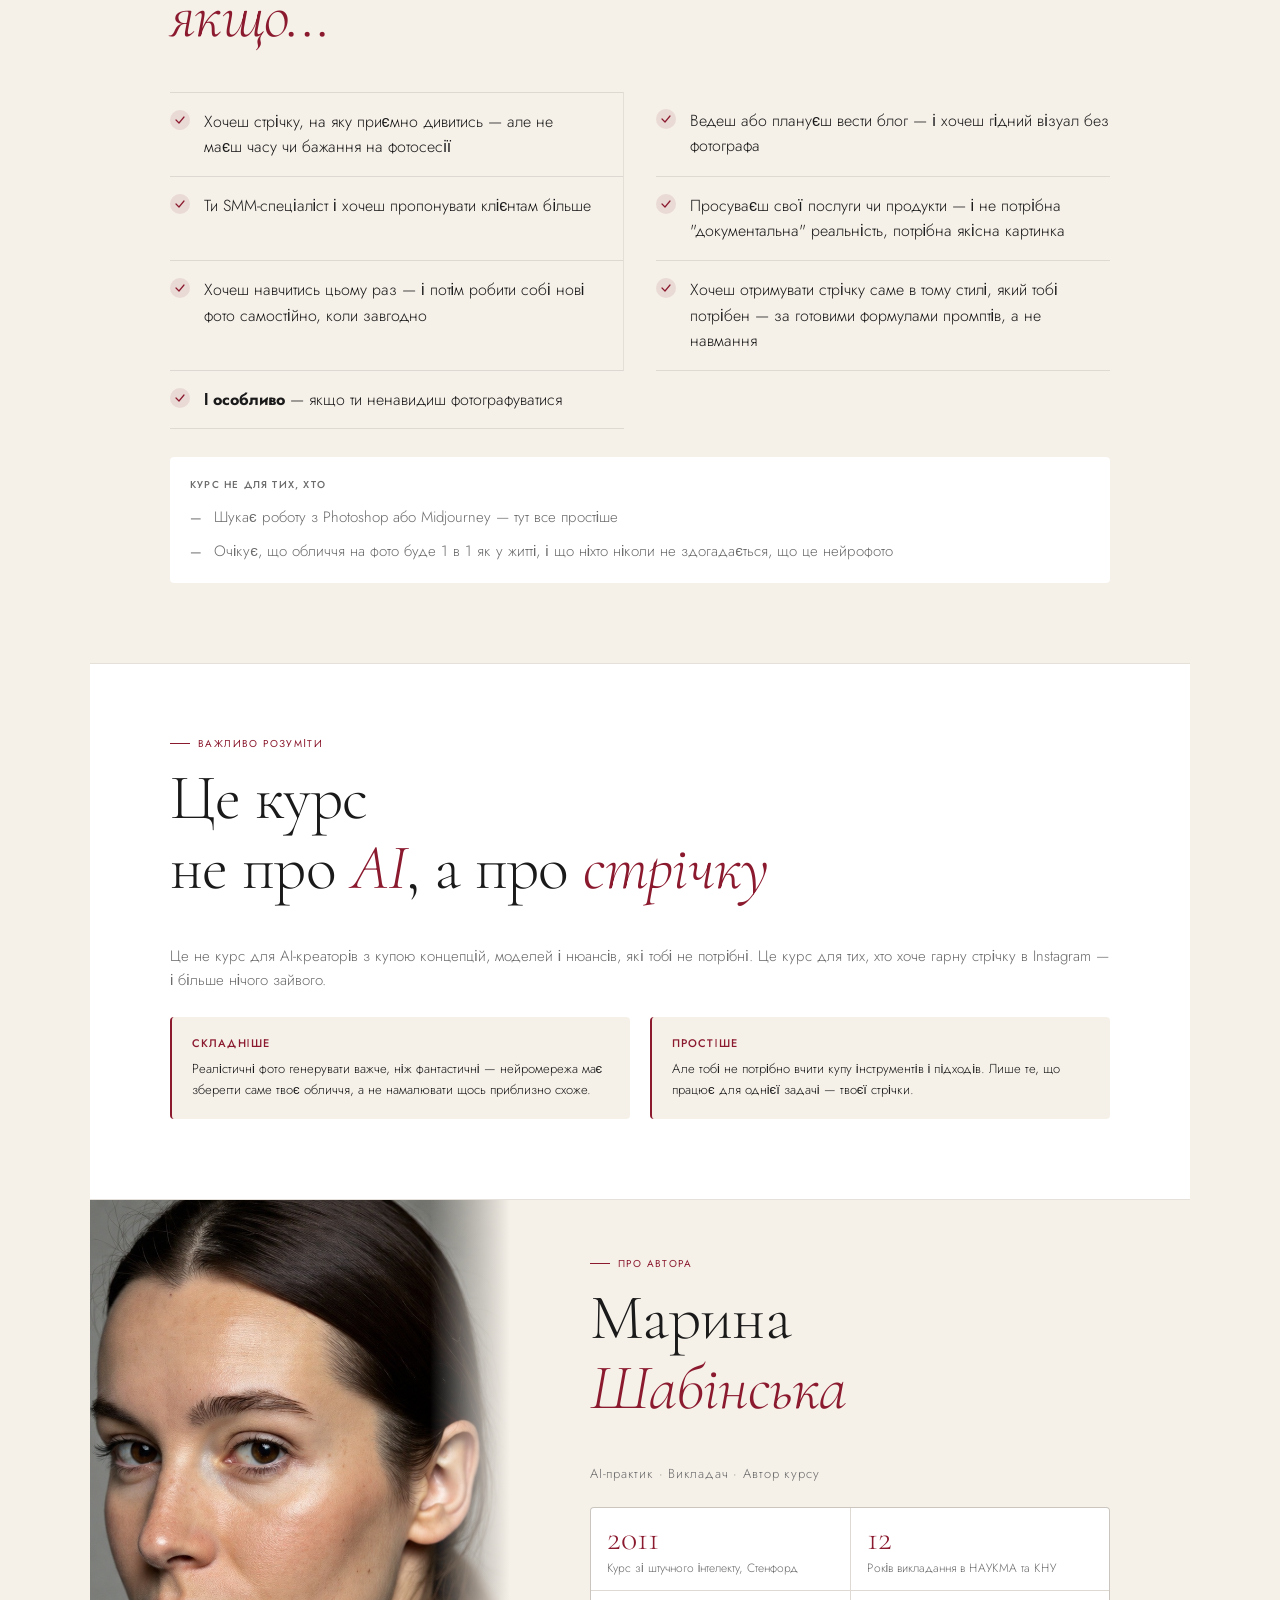
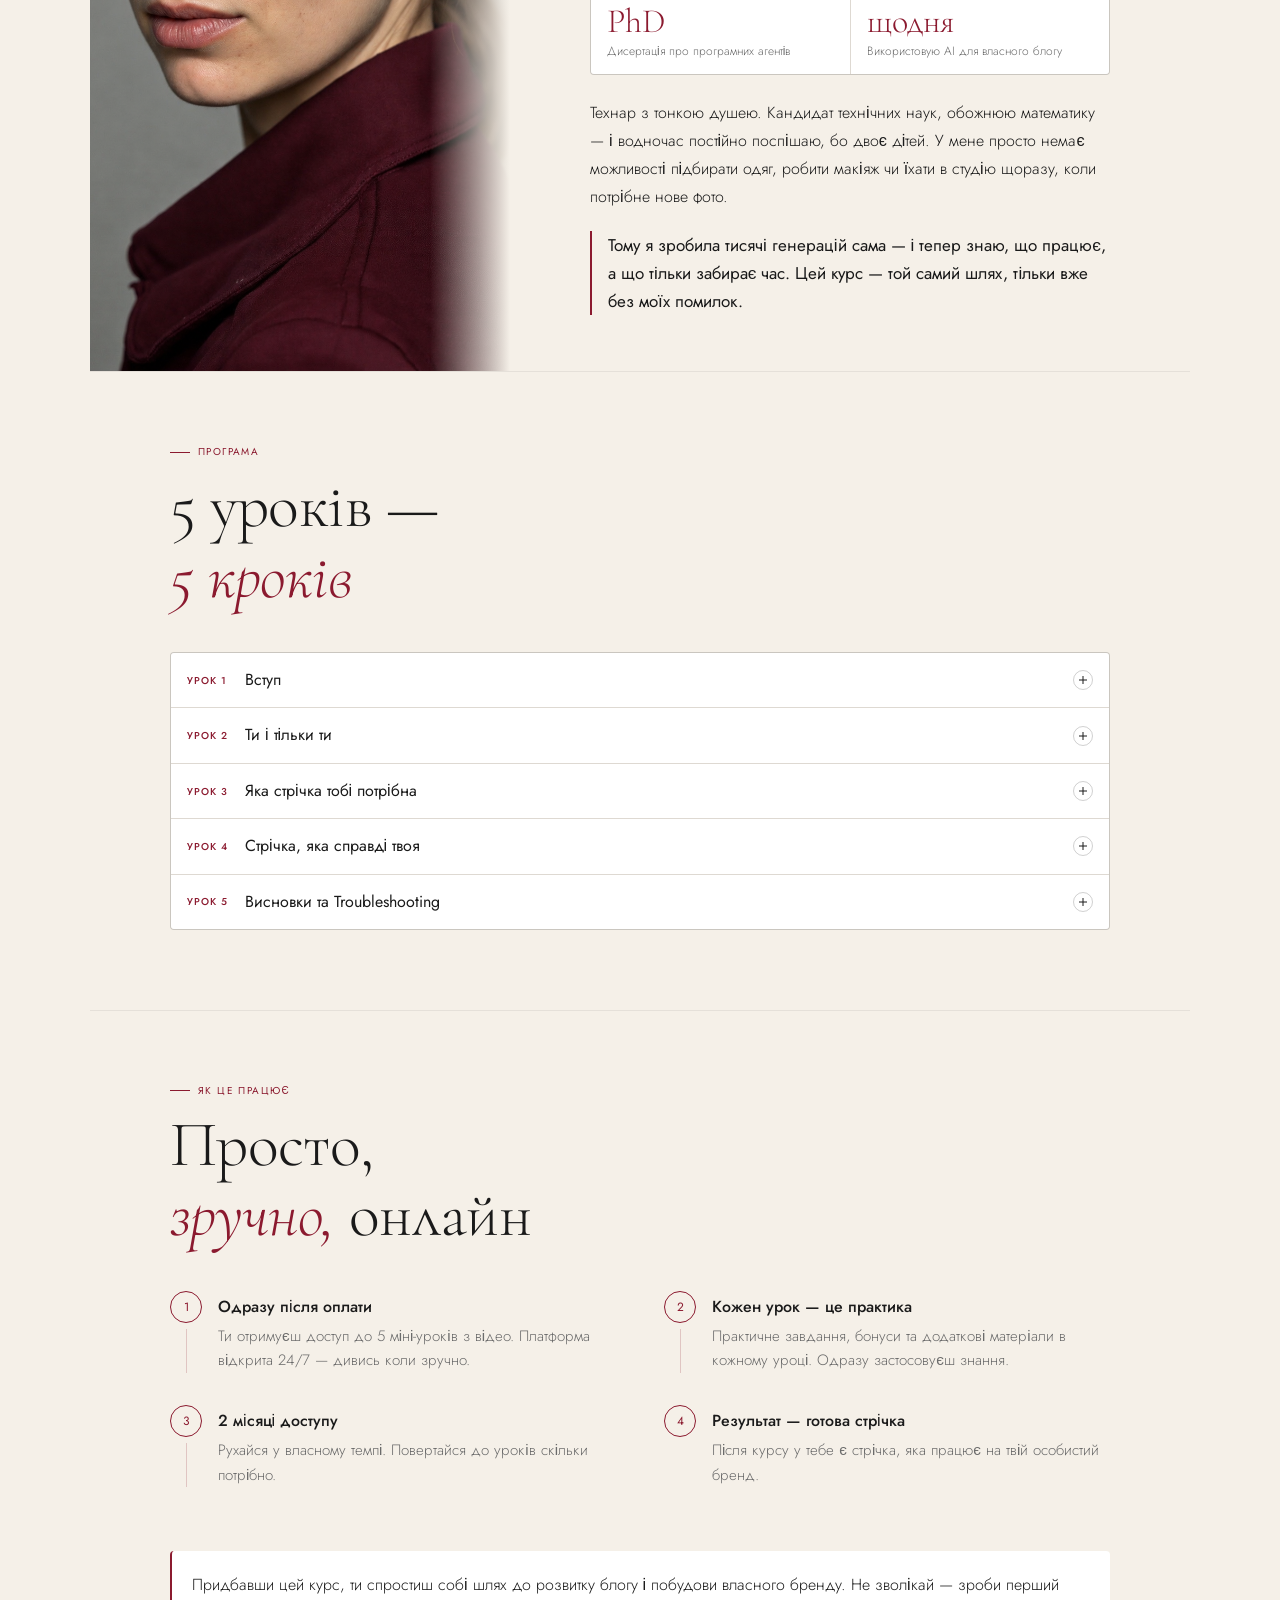
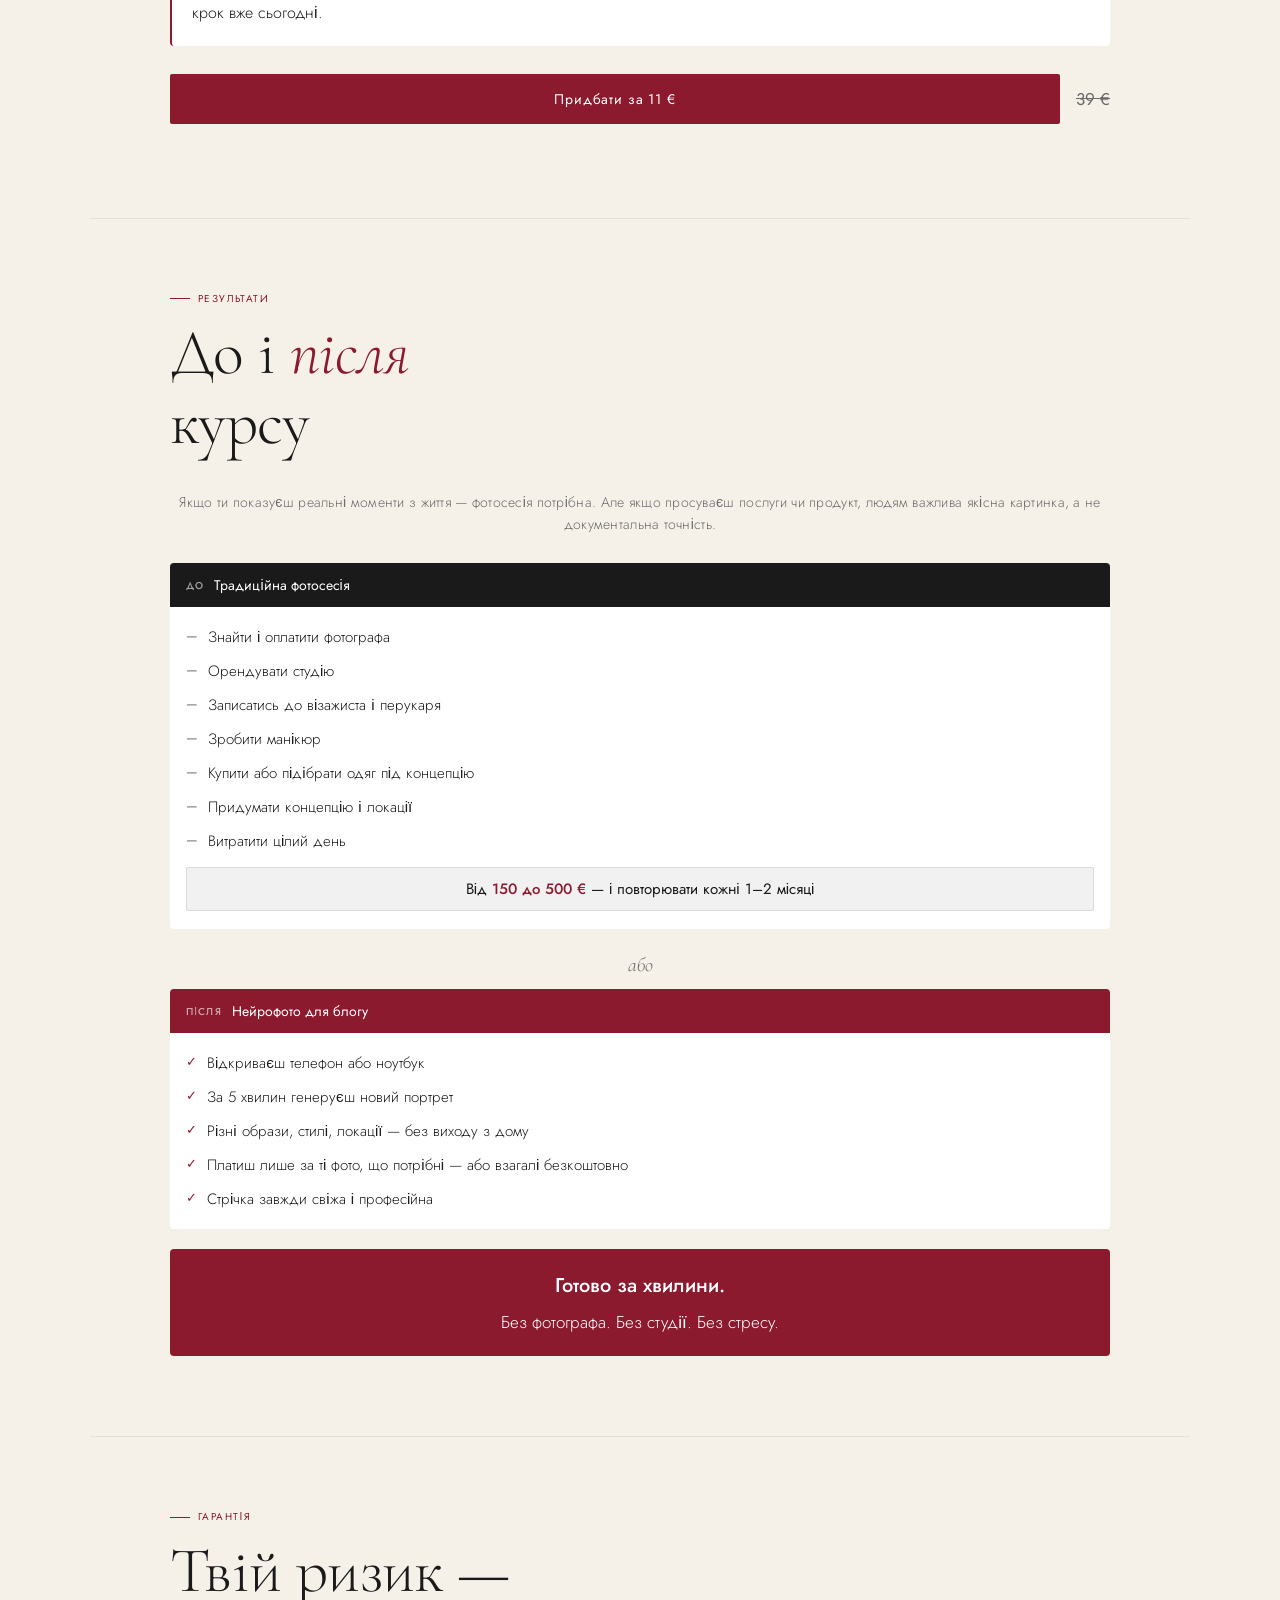
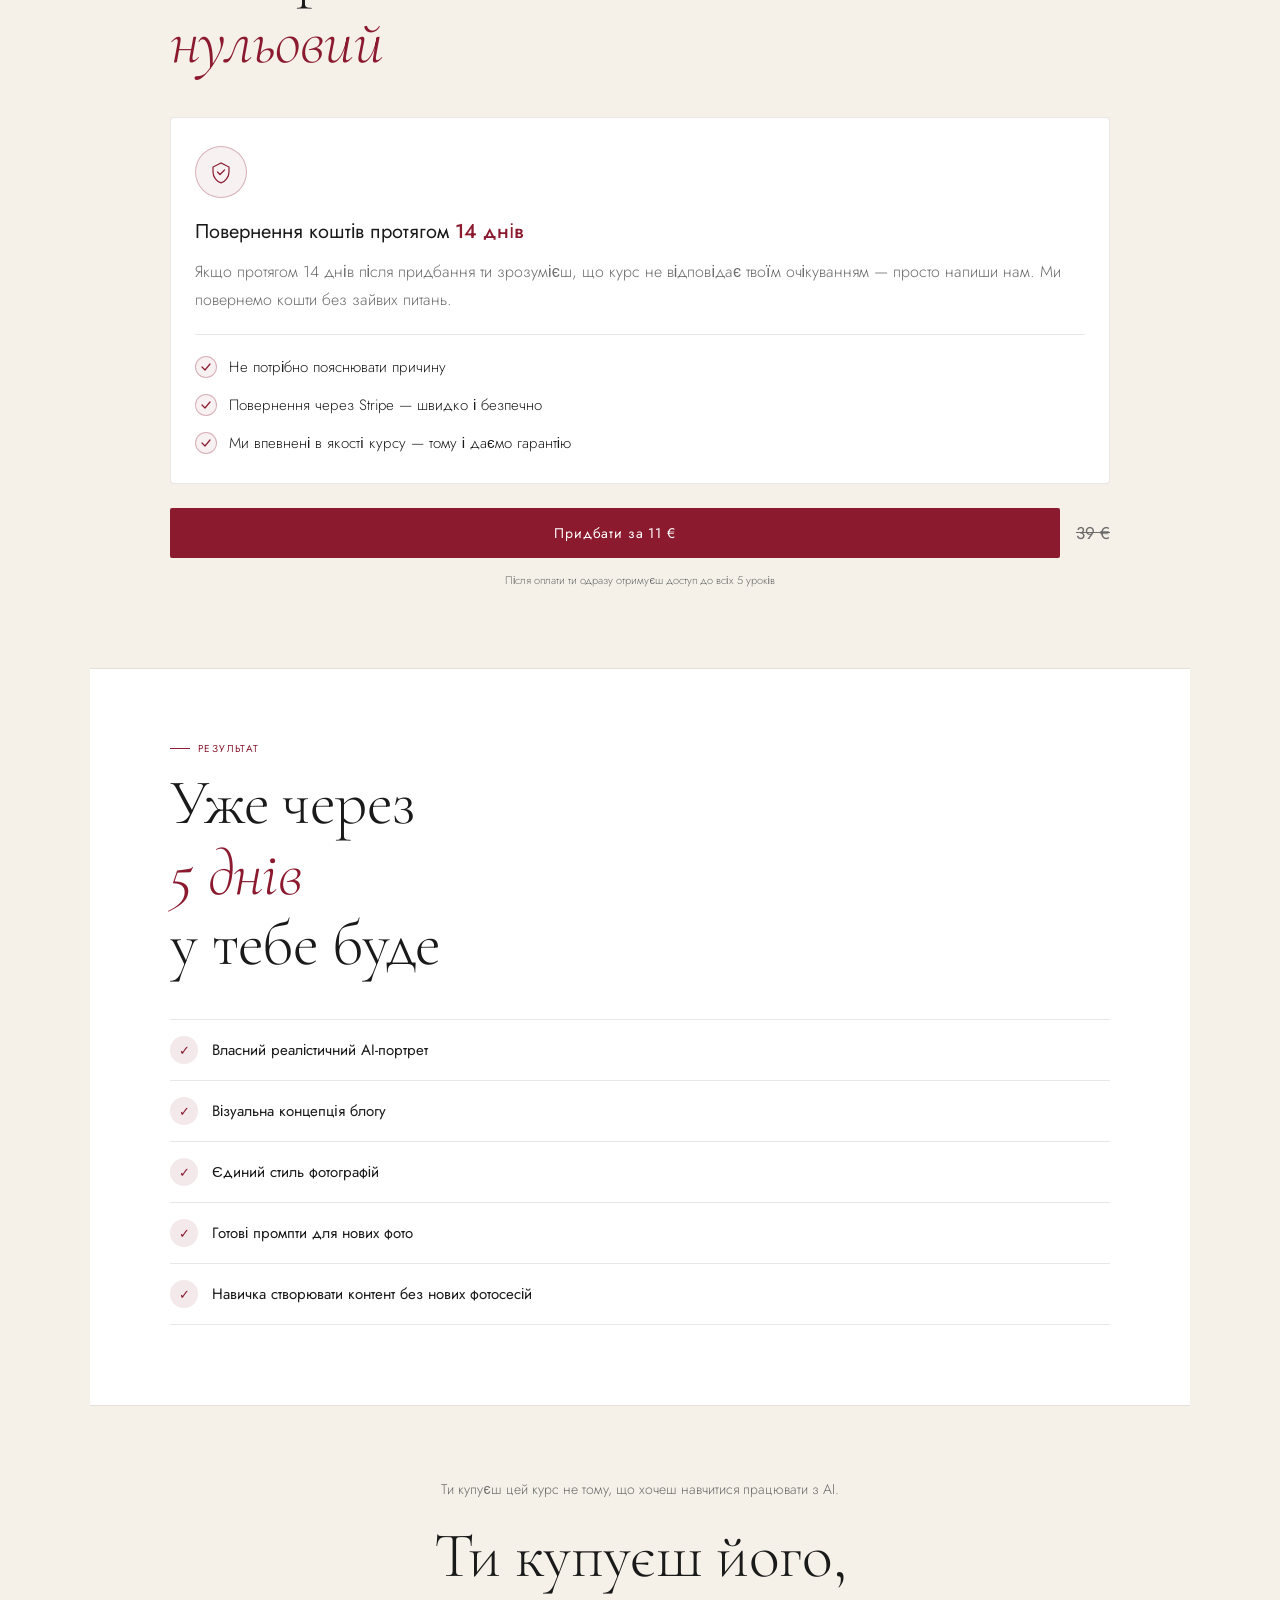
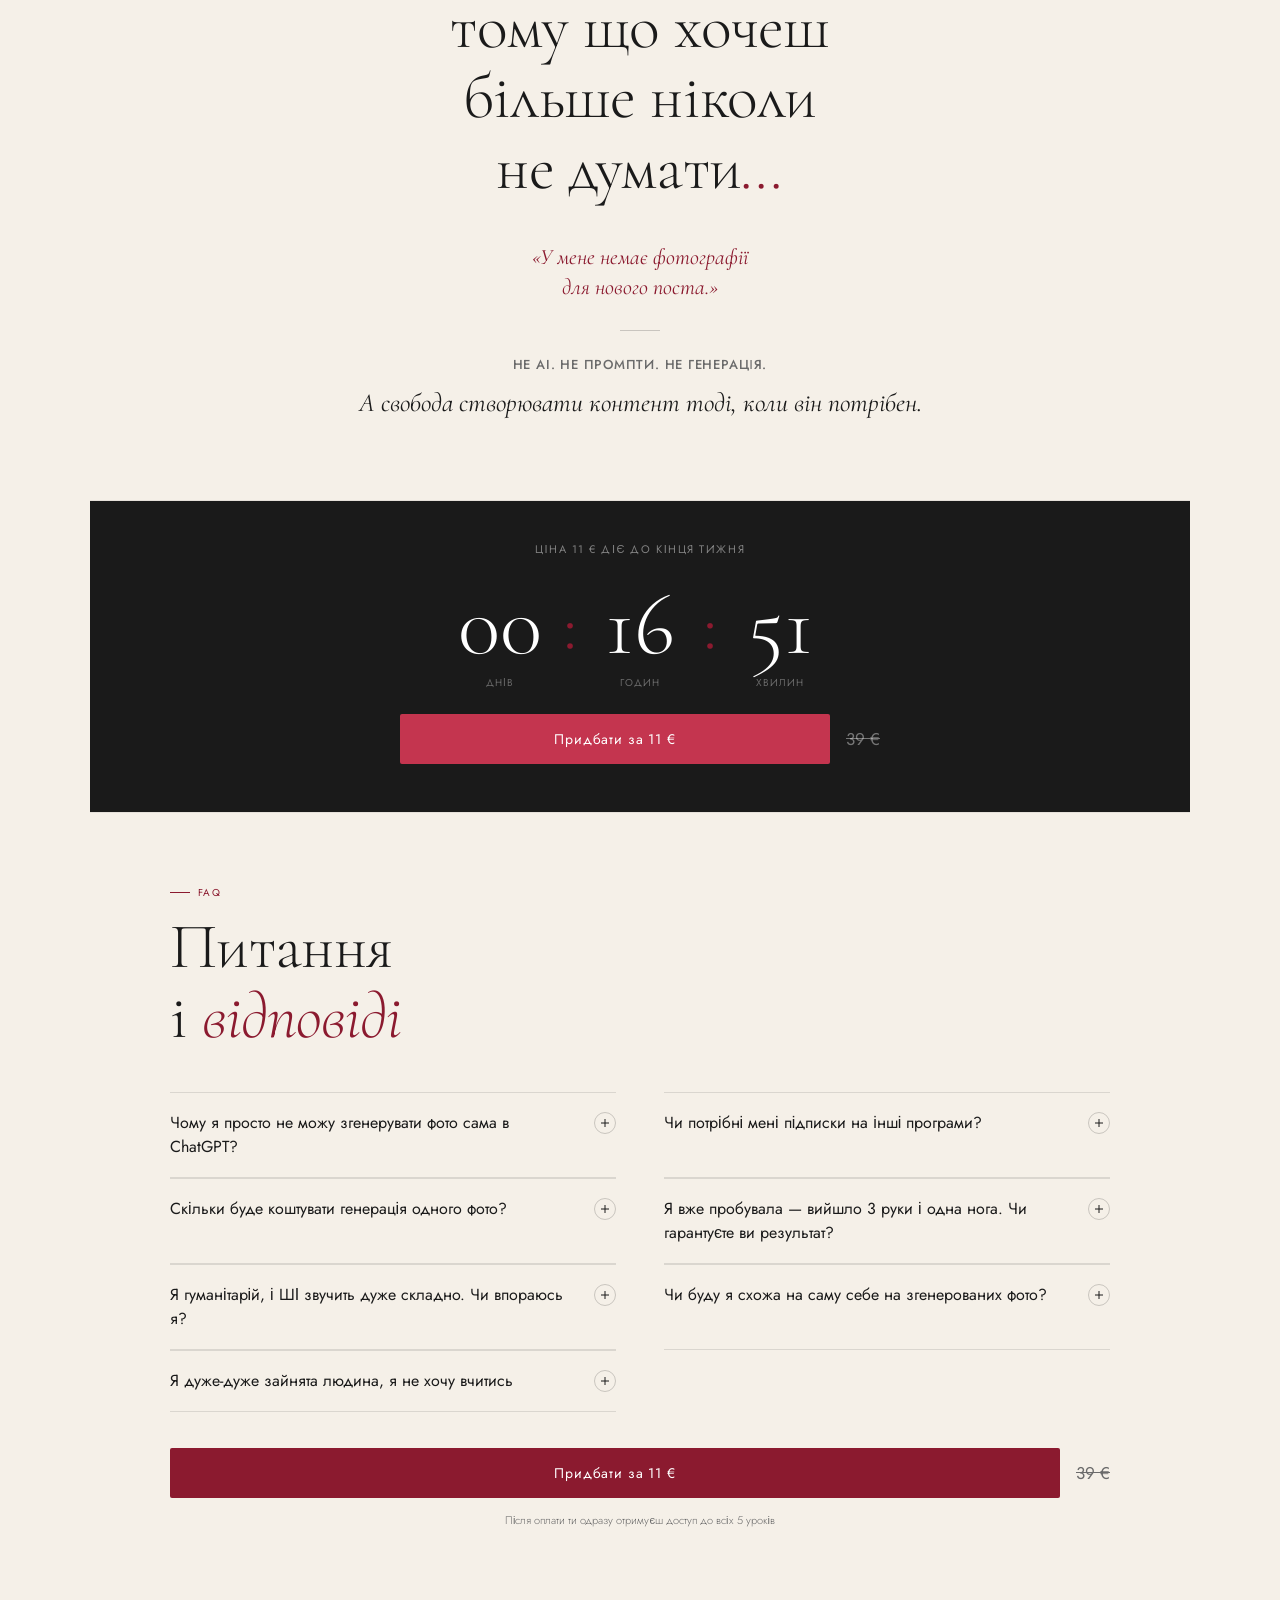
==== commit e65c5e86: "Add files via upload" ====
--- a/index.html
+++ b/index.html
@@ -78,7 +78,63 @@
             <div class="ba-caption">Звичайне домашнє селфі. Без макіяжу, без студії, без фотографа.</div>
           </div>
         </div>
-                <div class="ba-card">
+
+        <div class="ba-card">
+          <div class="ba-img-wrap">
+            <img src="assets/1AI.png" alt="AI-портрет" loading="lazy">
+          </div>
+          <div class="ba-card-info">
+            <div class="ba-tag ba-tag--after">Результат AI</div>
+            <div class="ba-caption">Текст-плейсхолдер 1 — заміни на опис сцени.</div>
+          </div>
+        </div>
+        <div class="ba-card">
+          <div class="ba-img-wrap">
+            <img src="assets/2AI.png" alt="AI-портрет" loading="lazy">
+          </div>
+          <div class="ba-card-info">
+            <div class="ba-tag ba-tag--after">Результат AI</div>
+            <div class="ba-caption">Текст-плейсхолдер 2 — заміни на опис сцени.</div>
+          </div>
+        </div>
+        <div class="ba-card">
+          <div class="ba-img-wrap">
+            <img src="assets/3AI.png" alt="AI-портрет" loading="lazy">
+          </div>
+          <div class="ba-card-info">
+            <div class="ba-tag ba-tag--after">Результат AI</div>
+            <div class="ba-caption">Текст-плейсхолдер 3 — заміни на опис сцени.</div>
+          </div>
+        </div>
+        <div class="ba-card">
+          <div class="ba-img-wrap">
+            <img src="assets/4AI.png" alt="AI-портрет" loading="lazy">
+          </div>
+          <div class="ba-card-info">
+            <div class="ba-tag ba-tag--after">Результат AI</div>
+            <div class="ba-caption">Текст-плейсхолдер 4 — заміни на опис сцени.</div>
+          </div>
+        </div>
+        <div class="ba-card">
+          <div class="ba-img-wrap">
+            <img src="assets/5AI.png" alt="AI-портрет" loading="lazy">
+          </div>
+          <div class="ba-card-info">
+            <div class="ba-tag ba-tag--after">Результат AI</div>
+            <div class="ba-caption">Текст-плейсхолдер 5 — заміни на опис сцени.</div>
+          </div>
+        </div>
+        <div class="ba-card">
+          <div class="ba-img-wrap">
+            <img src="assets/6AI.png" alt="AI-портрет" loading="lazy">
+          </div>
+          <div class="ba-card-info">
+            <div class="ba-tag ba-tag--after">Результат AI</div>
+            <div class="ba-caption">Текст-плейсхолдер 6 — заміни на опис сцени.</div>
+          </div>
+        </div>
+
+        <div class="ba-card">
           <div class="ba-img-wrap">
             <img src="assets/ai_result_15.png" alt="AI-портрет з вінком" loading="lazy">
           </div>
@@ -117,7 +173,7 @@
           </div>
           <div class="ba-card-info">
             <div class="ba-tag ba-tag--after">Результат AI</div>
-            <div class="ba-caption">Опинись у високій траві із заплющеними очима — золоте світло огортає шкіру.</div>
+            <div class="ba-caption">Сховайся за мереживом таємниці — квітка в руці каже більше, ніж слова.</div>
           </div>
         </div>        <div class="ba-card">
           <div class="ba-img-wrap">
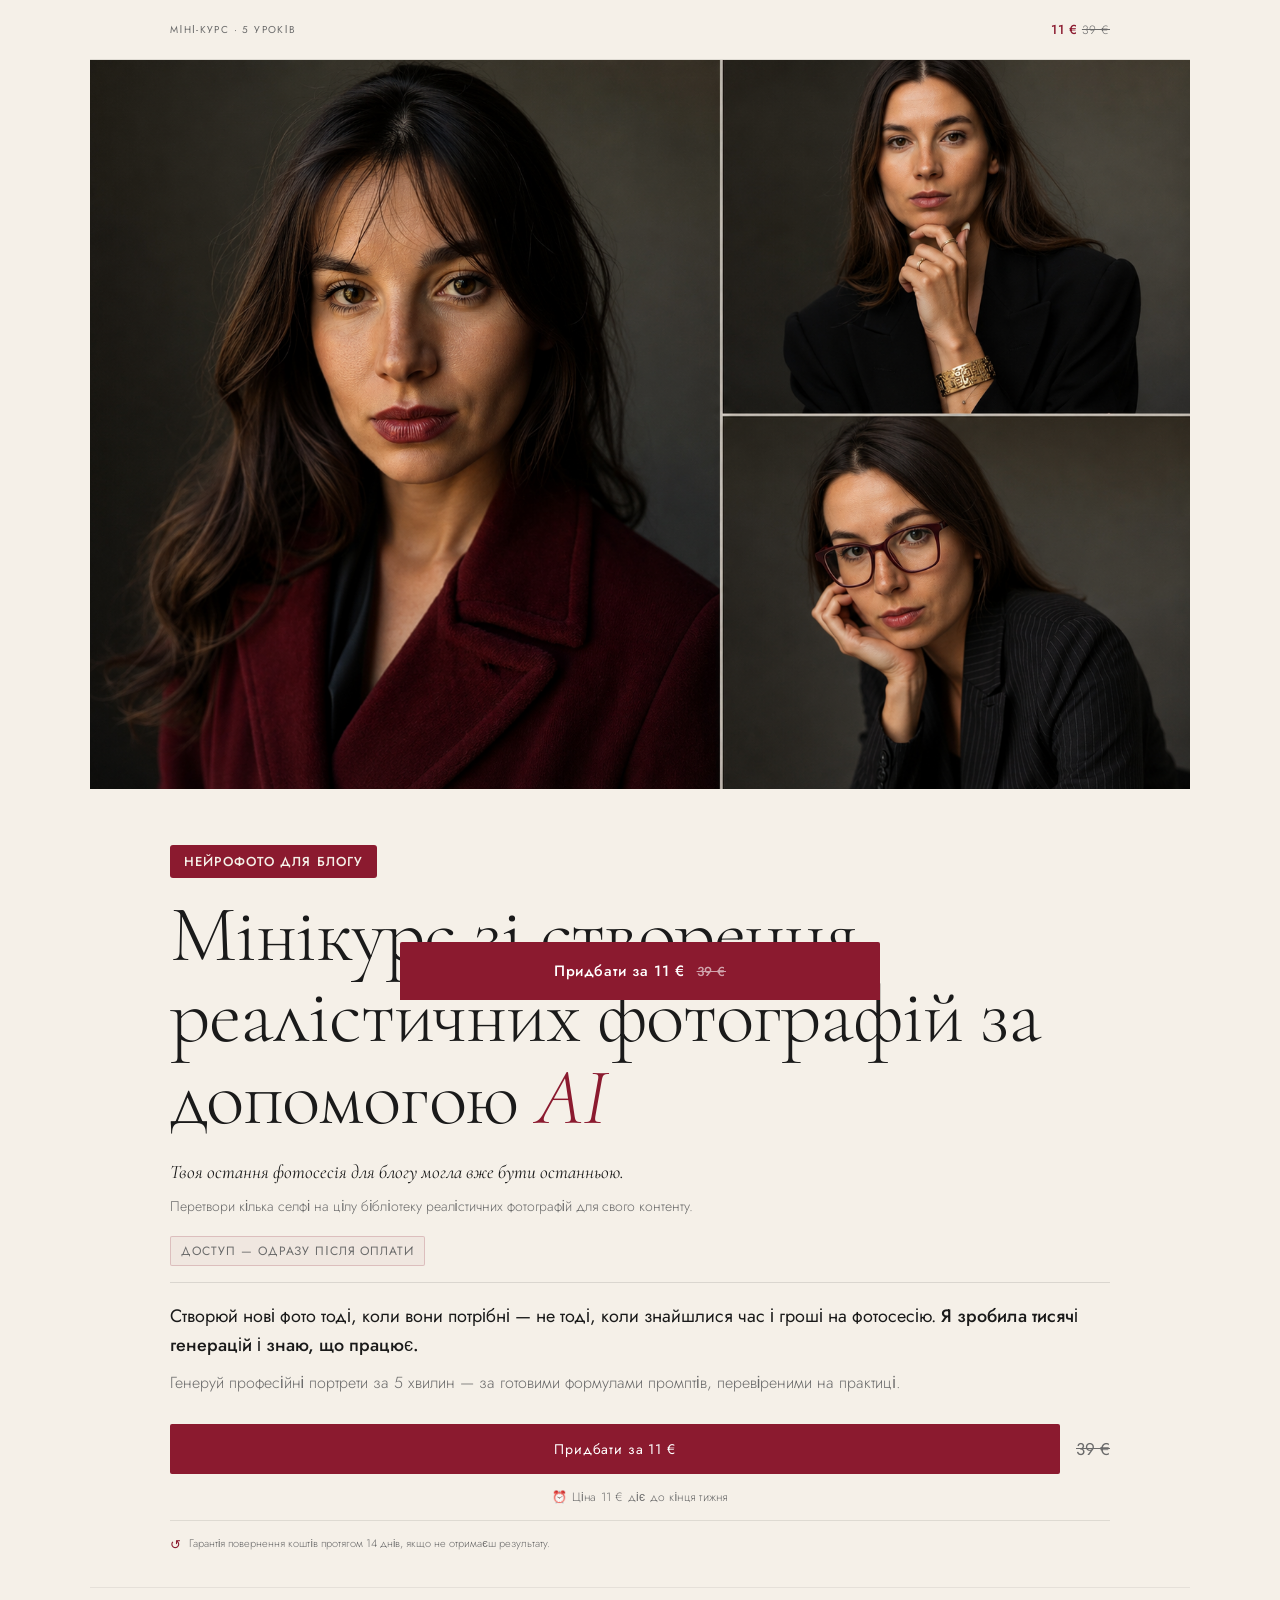
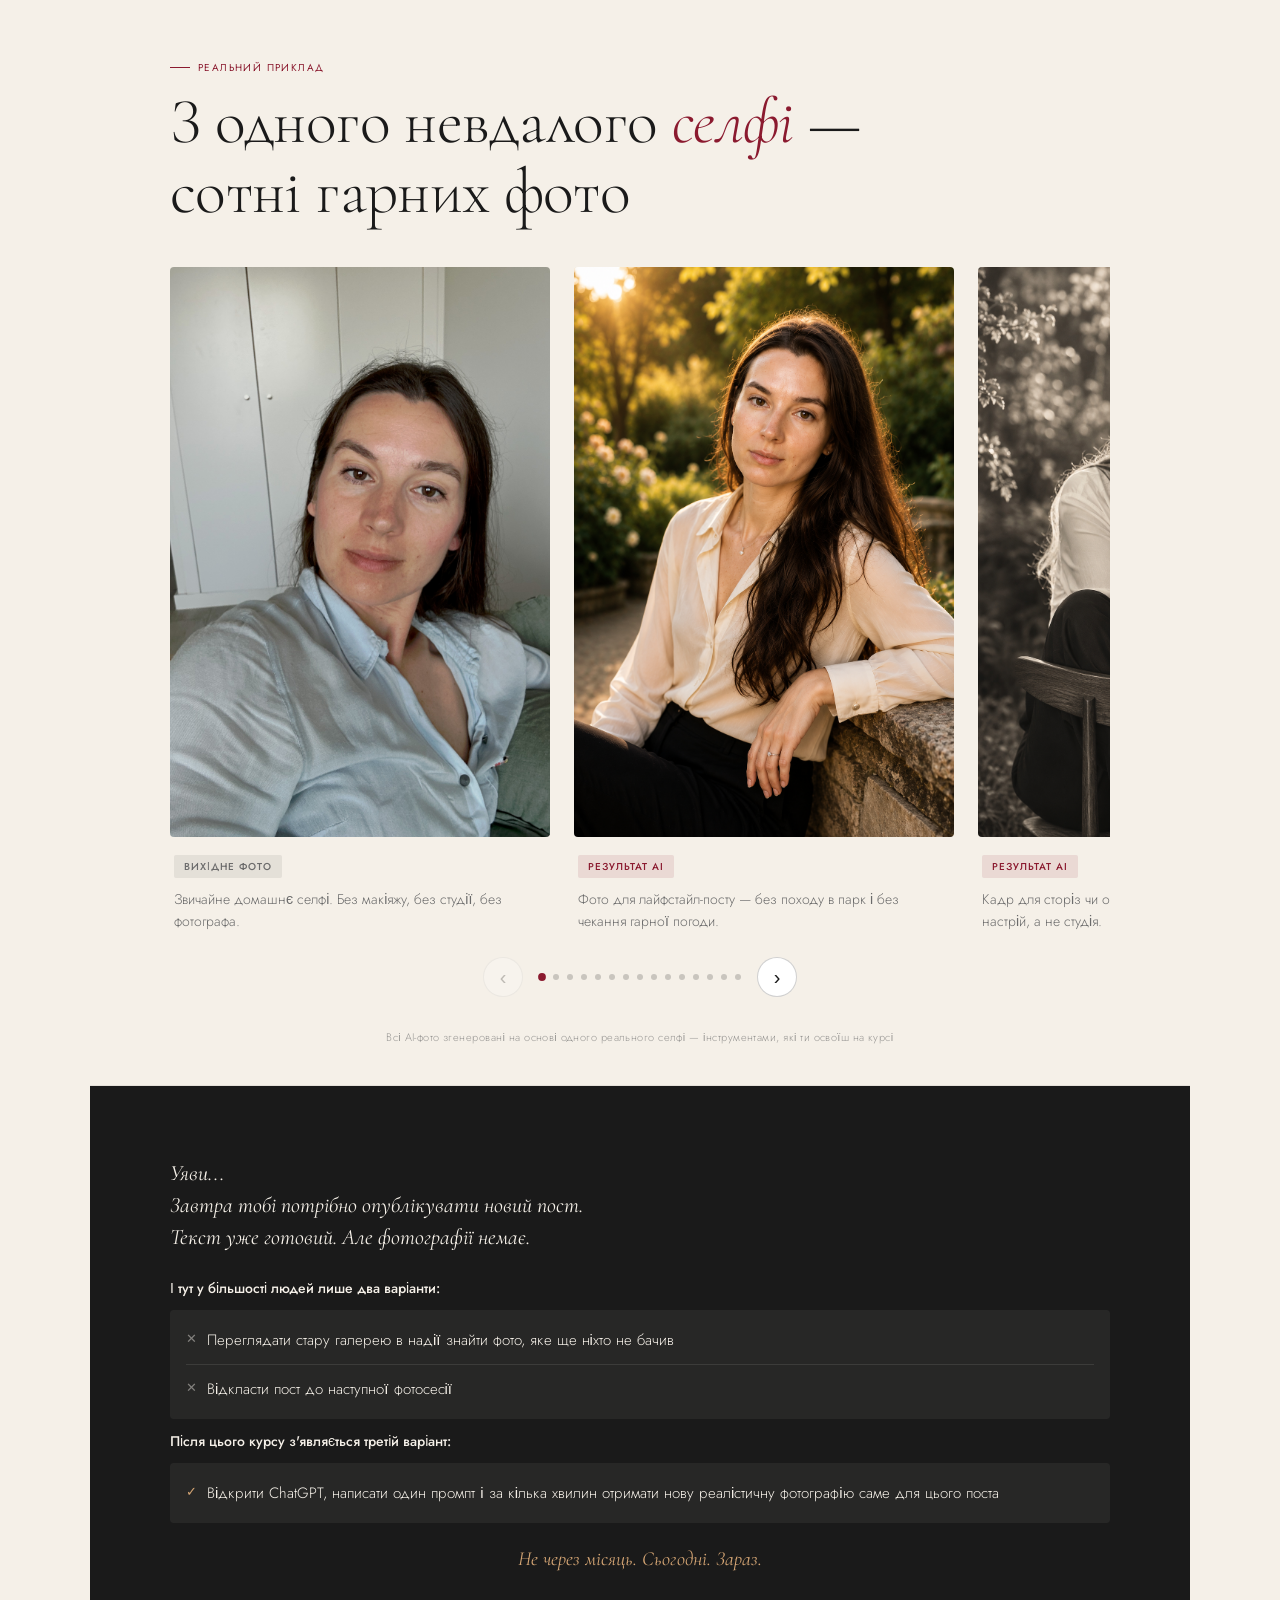
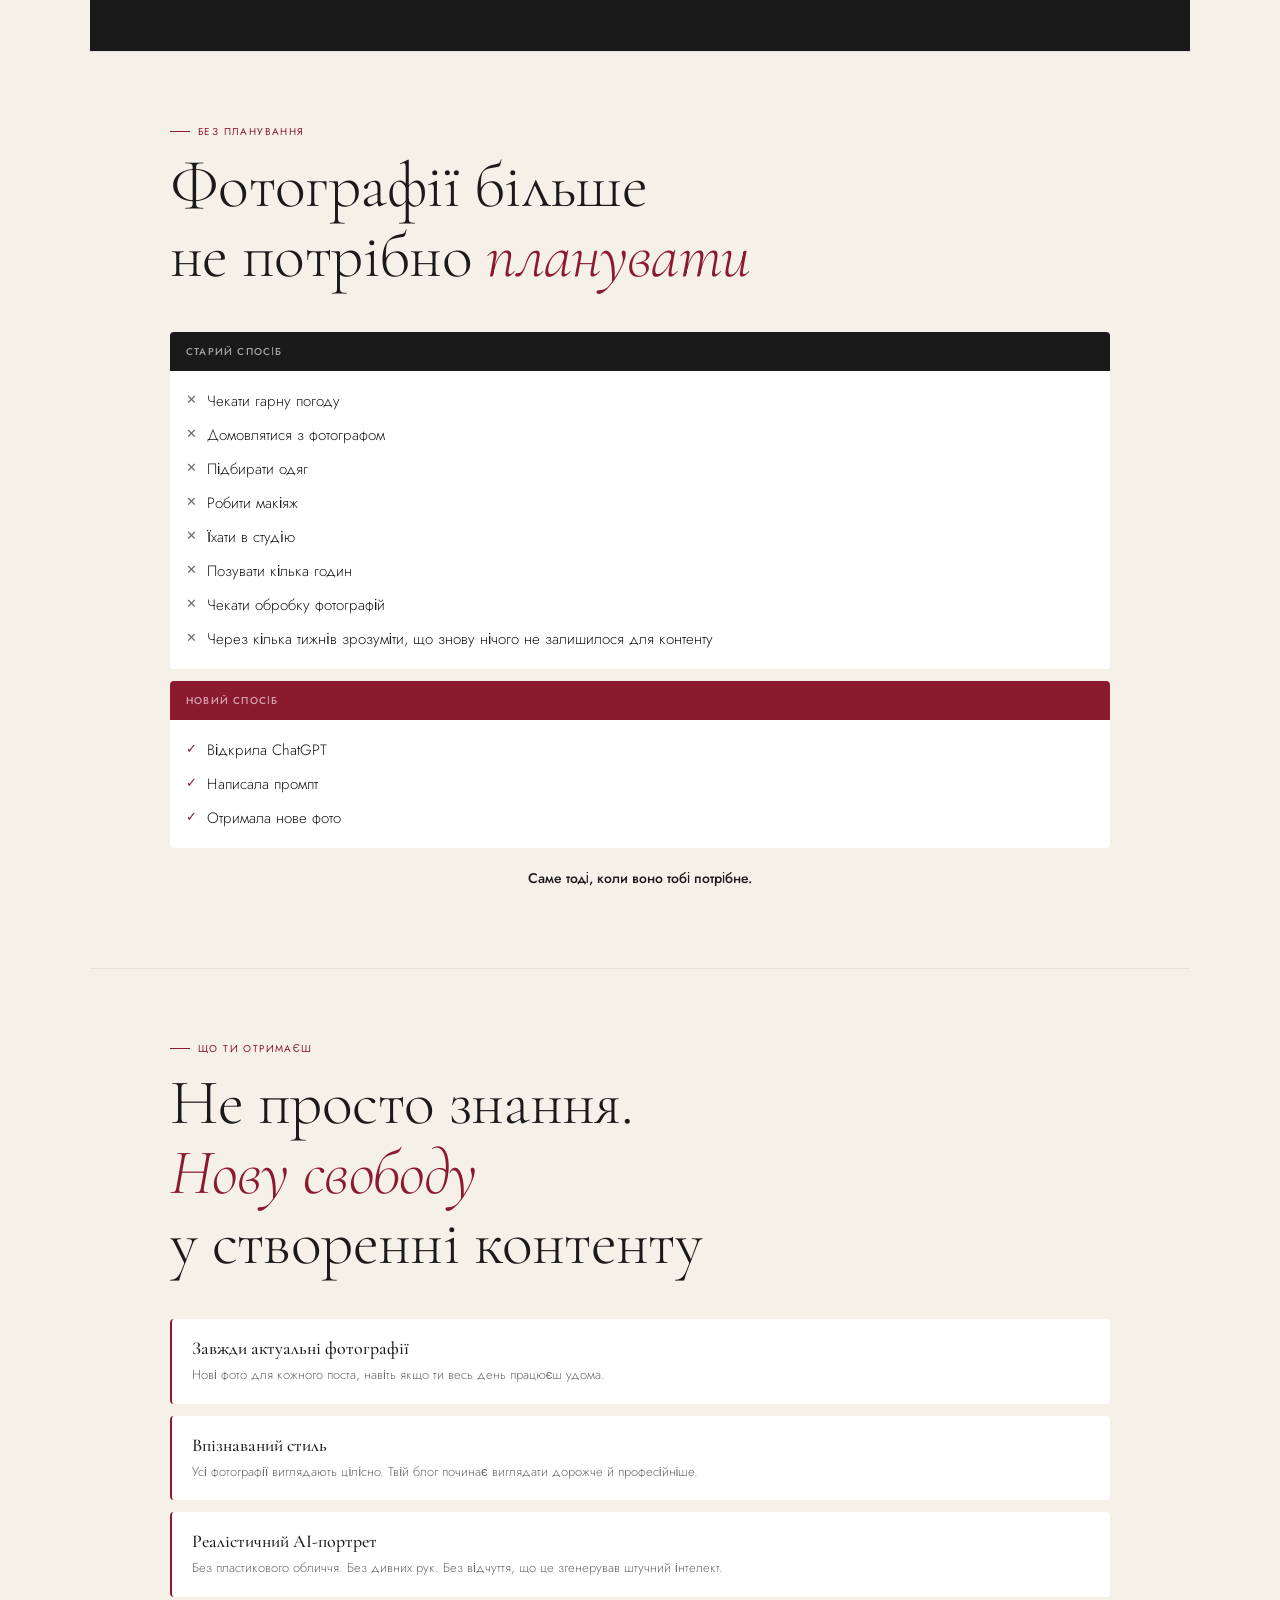
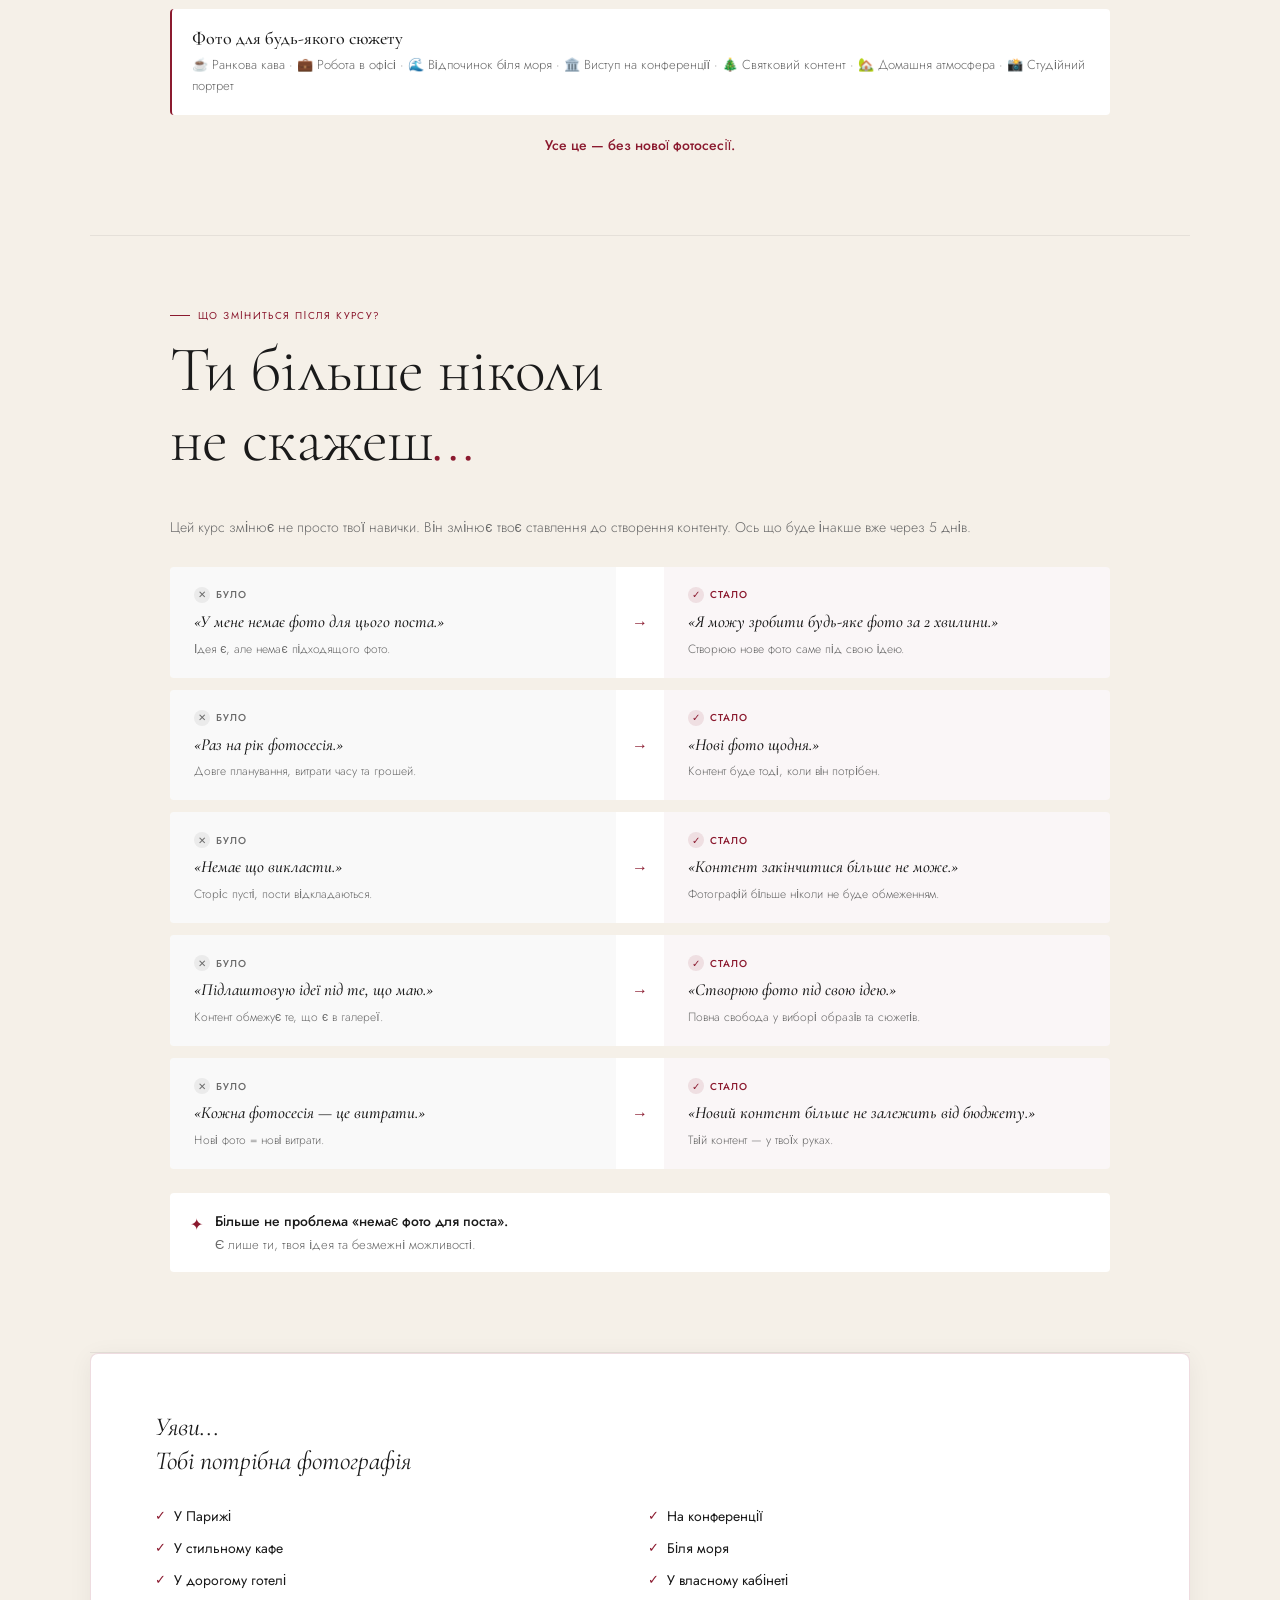
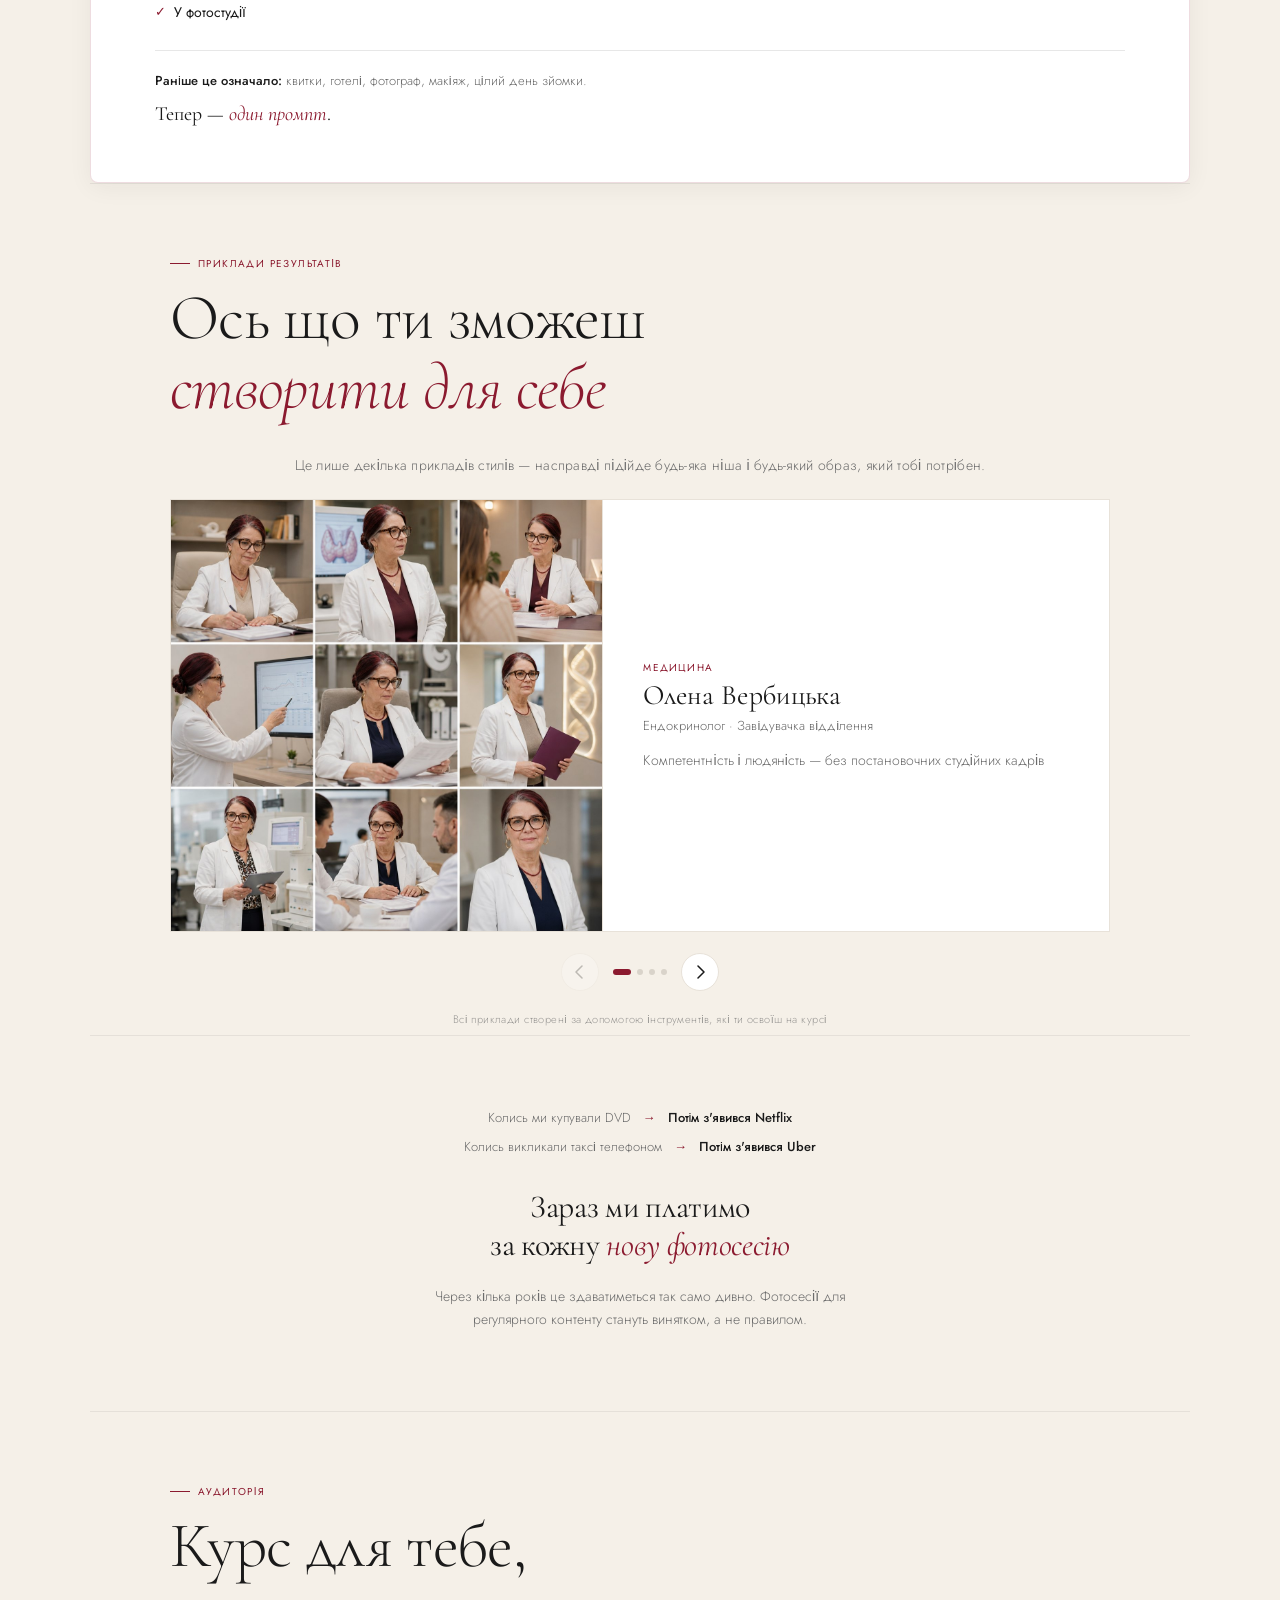
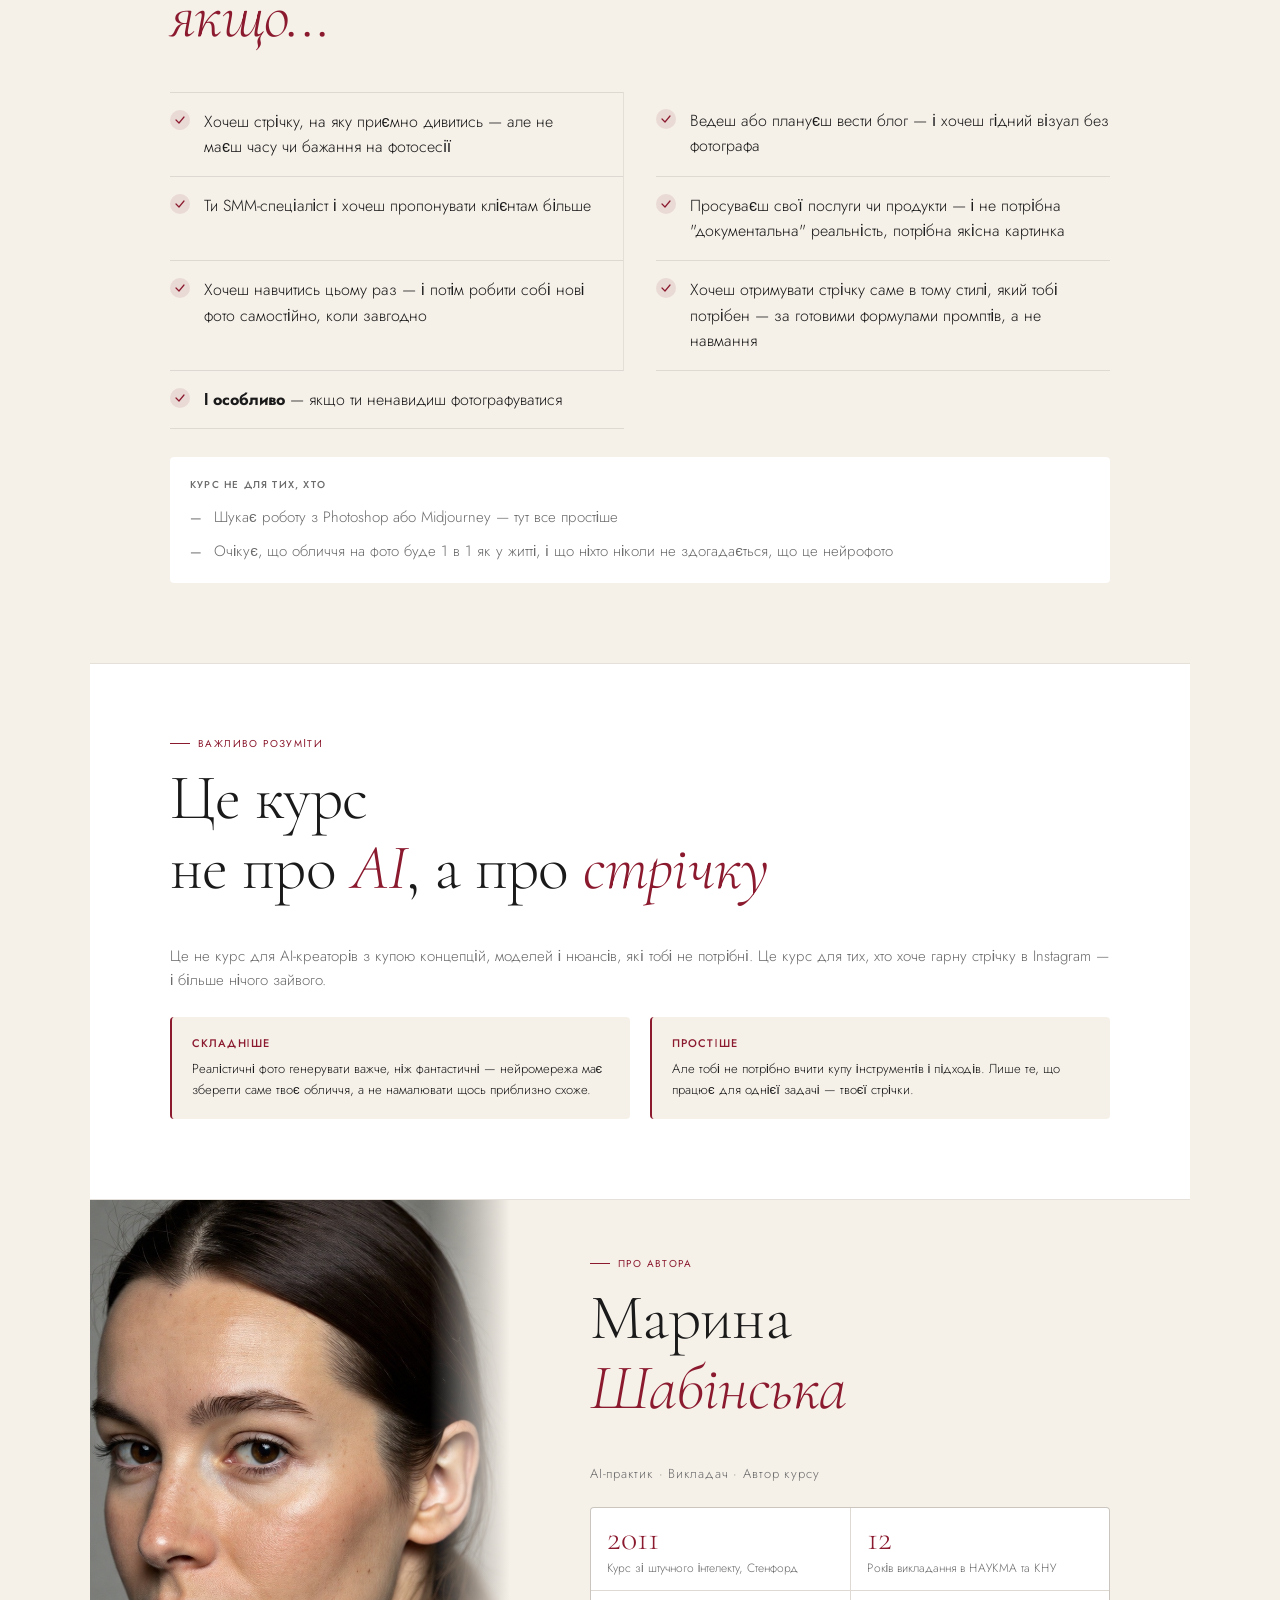
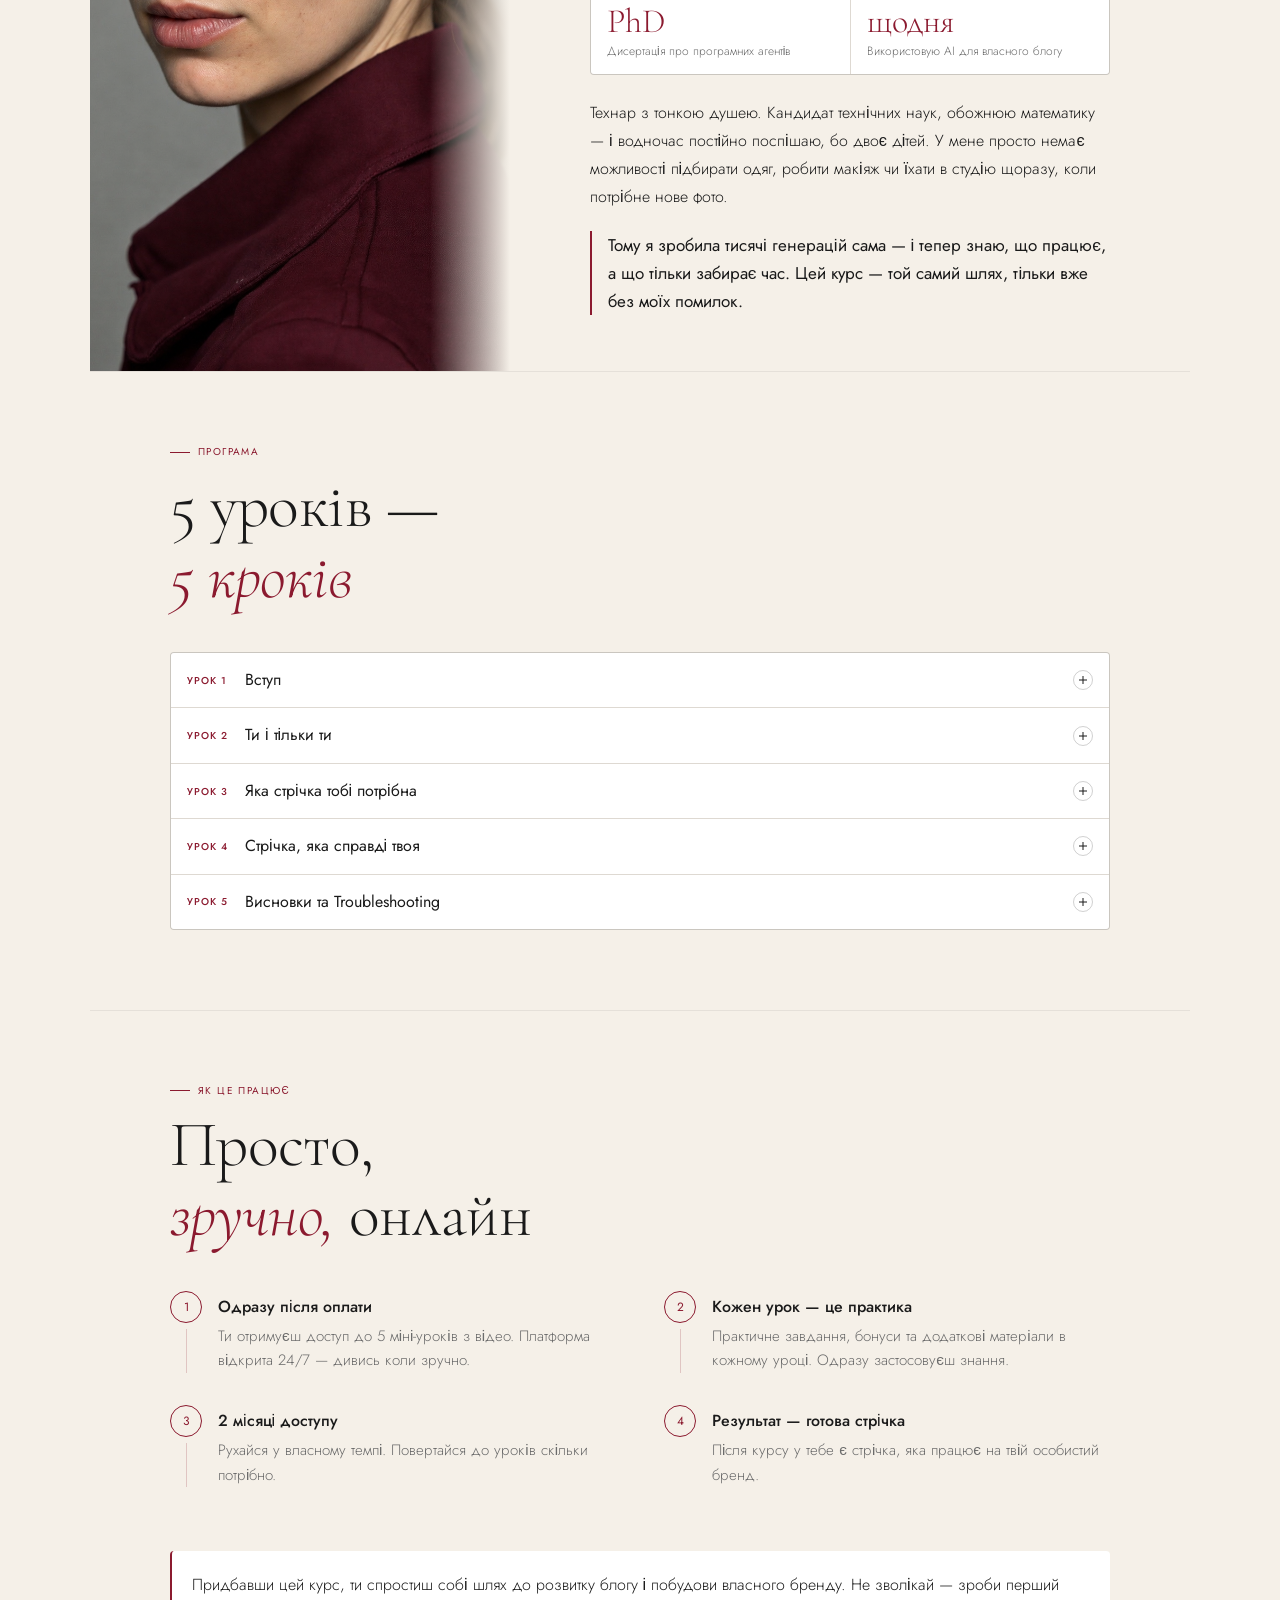
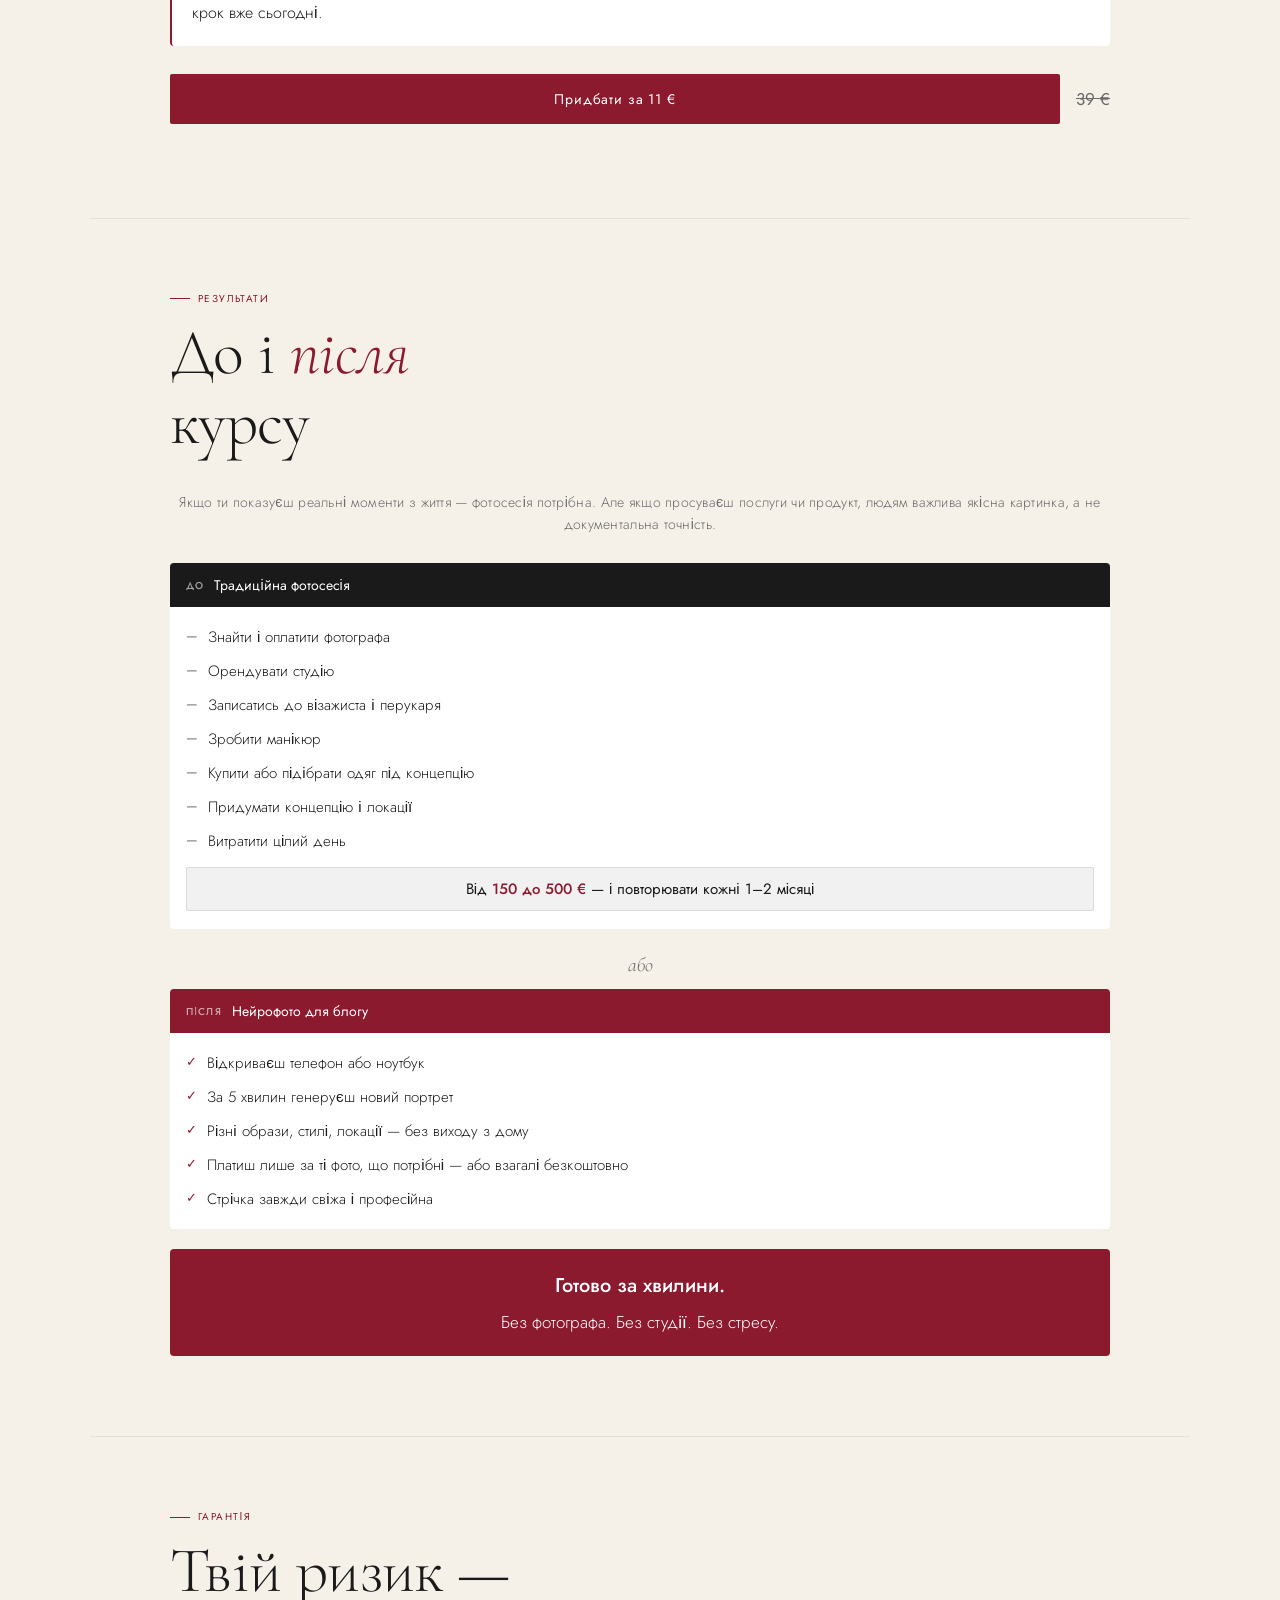
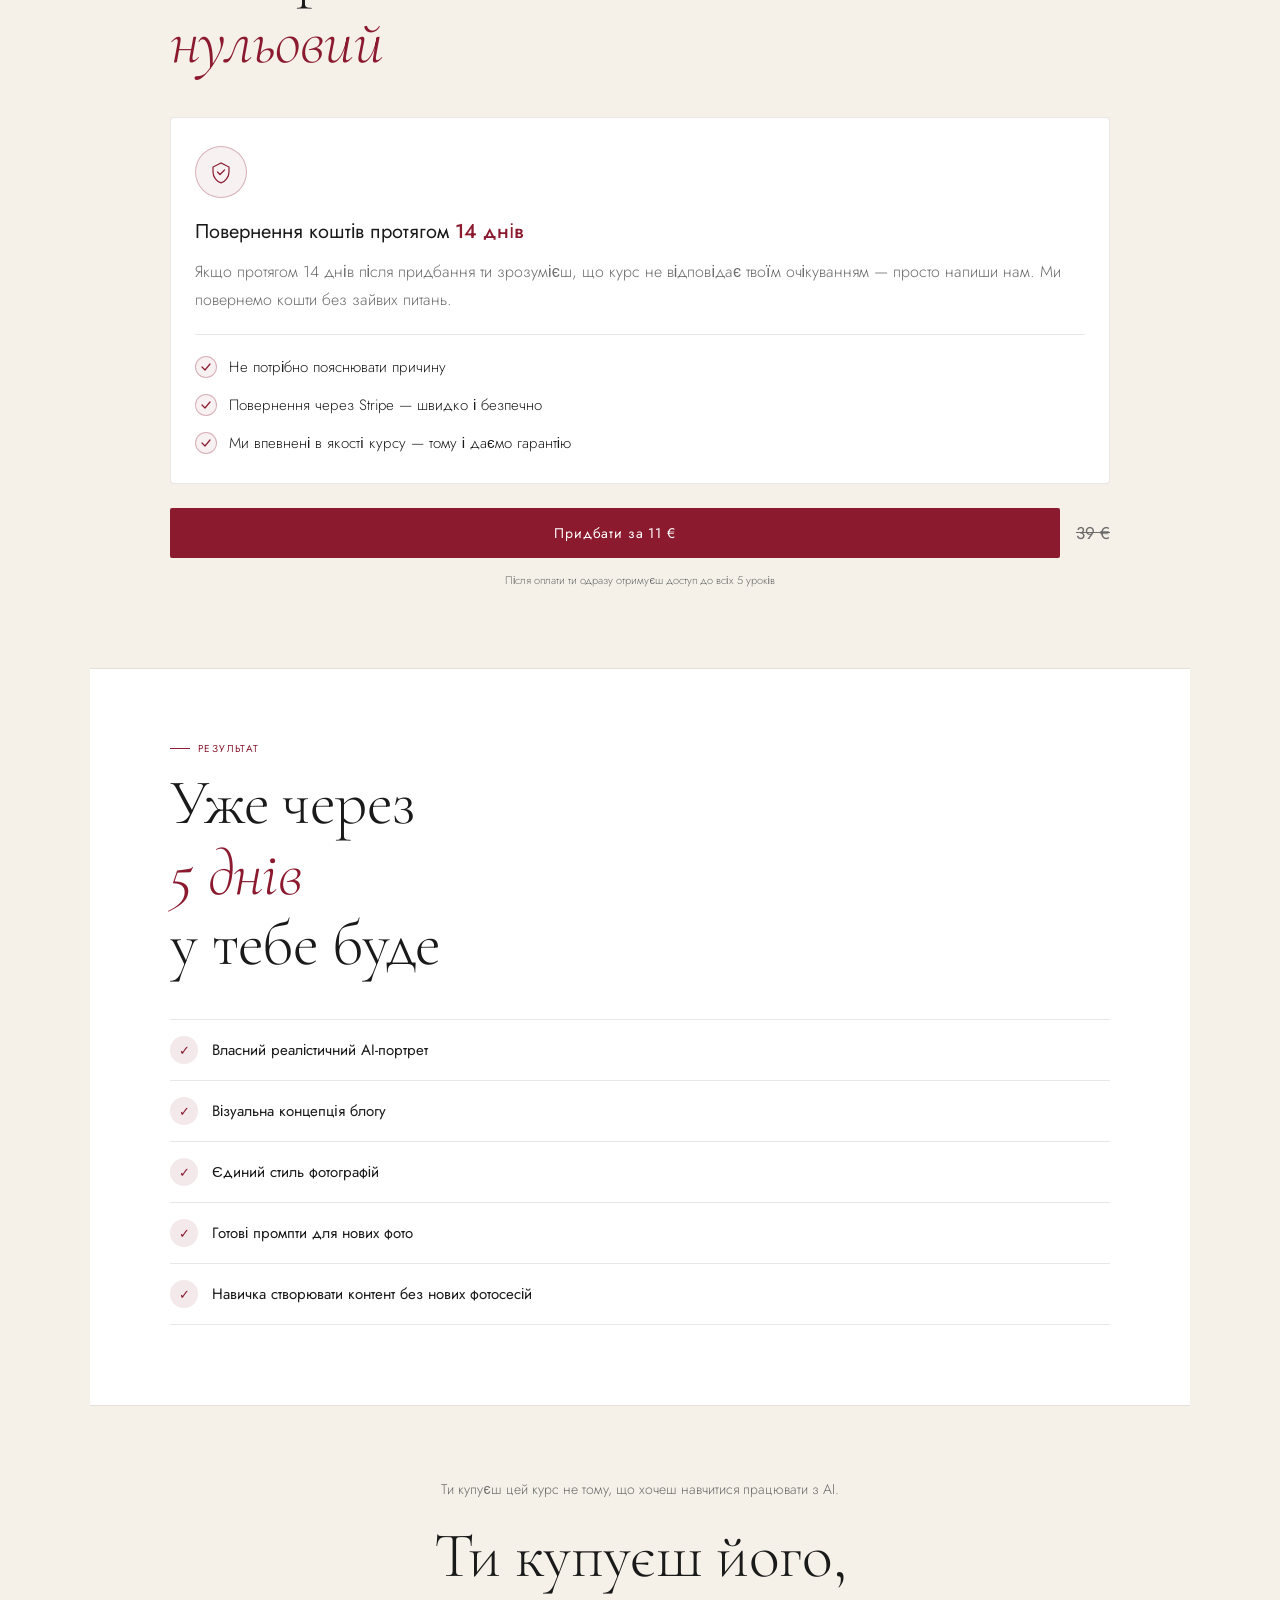
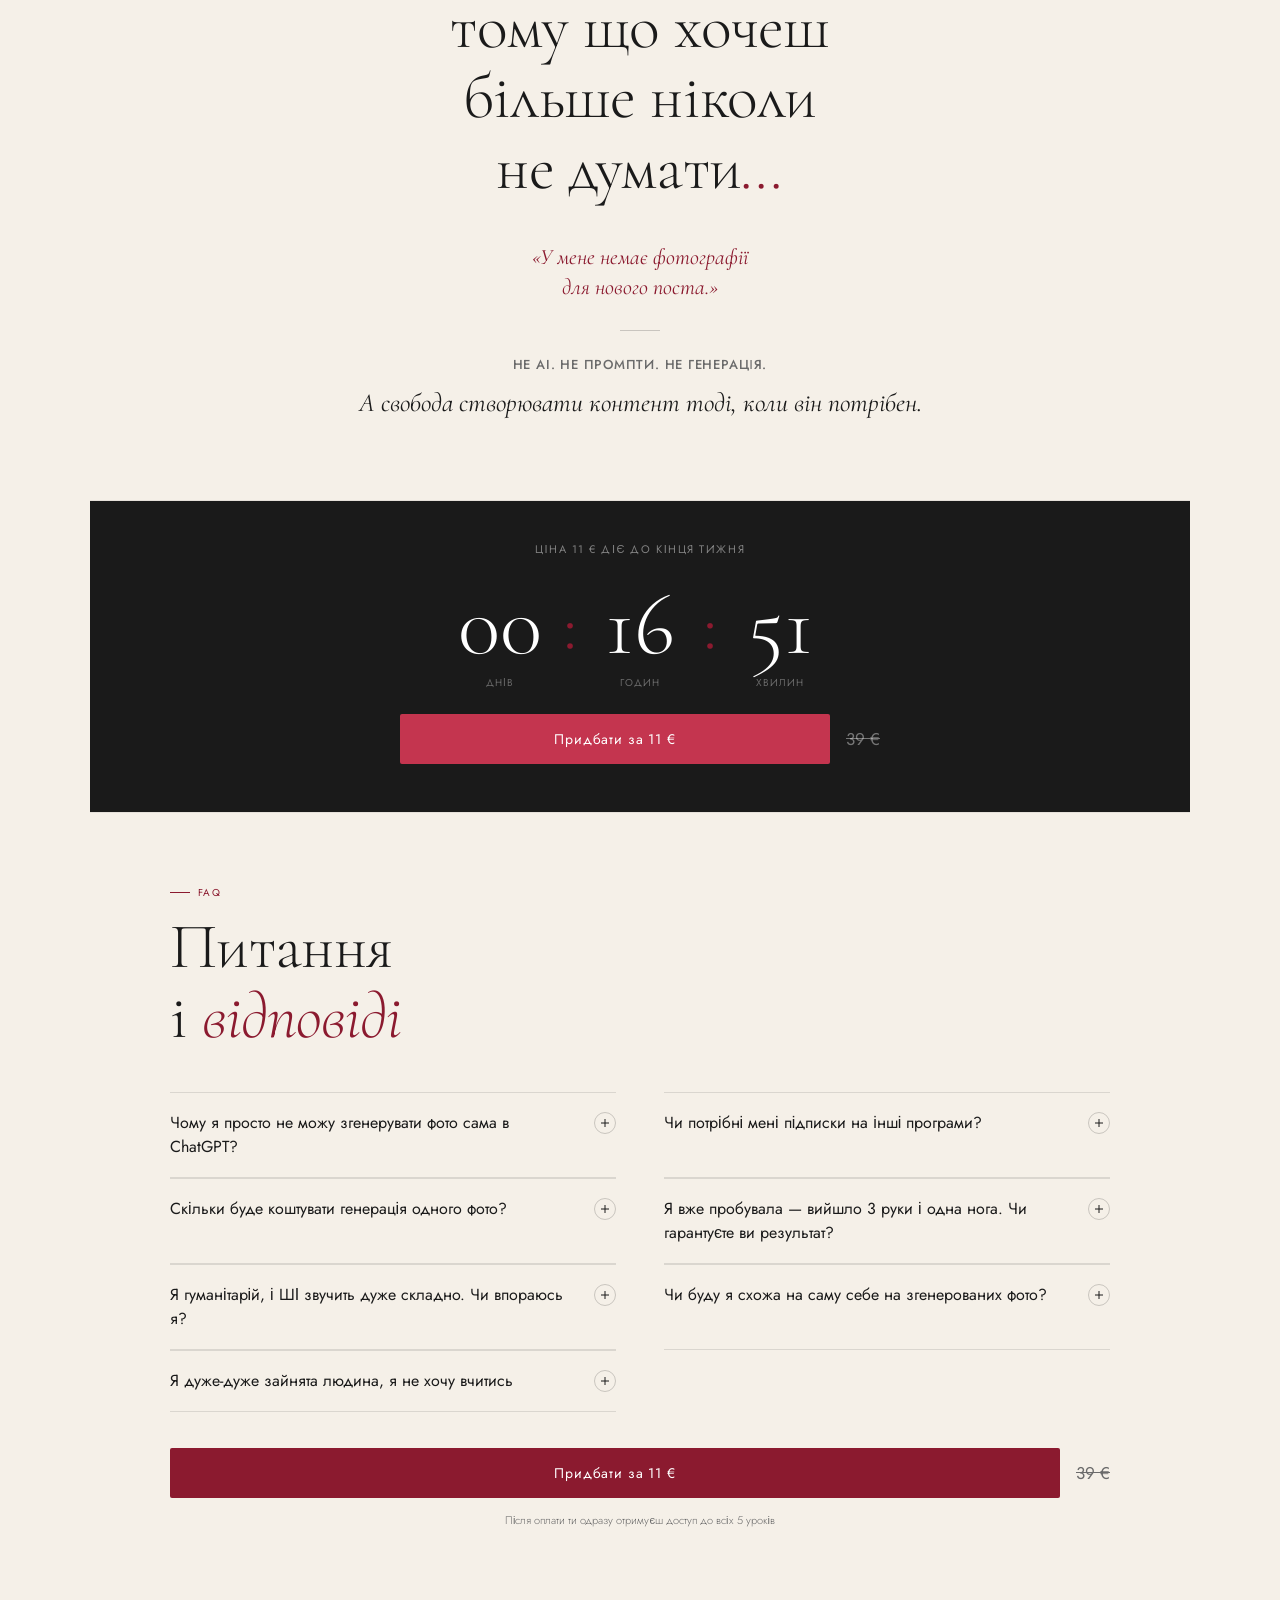
==== commit d5f8f74a: "Add files via upload" ====
--- a/index.html
+++ b/index.html
@@ -85,7 +85,7 @@
           </div>
           <div class="ba-card-info">
             <div class="ba-tag ba-tag--after">Результат AI</div>
-            <div class="ba-caption">Текст-плейсхолдер 1 — заміни на опис сцени.</div>
+            <div class="ba-caption">Фото для лайфстайл-посту — без походу в парк і без чекання гарної погоди.</div>
           </div>
         </div>
         <div class="ba-card">
@@ -94,7 +94,7 @@
           </div>
           <div class="ba-card-info">
             <div class="ba-tag ba-tag--after">Результат AI</div>
-            <div class="ba-caption">Текст-плейсхолдер 2 — заміни на опис сцени.</div>
+            <div class="ba-caption">Кадр для сторіз чи особистого допису — коли потрібен настрій, а не студія.</div>
           </div>
         </div>
         <div class="ba-card">
@@ -103,7 +103,7 @@
           </div>
           <div class="ba-card-info">
             <div class="ba-tag ba-tag--after">Результат AI</div>
-            <div class="ba-caption">Текст-плейсхолдер 3 — заміни на опис сцени.</div>
+            <div class="ba-caption">Портрет для експертного контенту чи презентації — діловий образ без фотосесії.</div>
           </div>
         </div>
         <div class="ba-card">
@@ -112,7 +112,7 @@
           </div>
           <div class="ba-card-info">
             <div class="ba-tag ba-tag--after">Результат AI</div>
-            <div class="ba-caption">Текст-плейсхолдер 4 — заміни на опис сцени.</div>
+            <div class="ba-caption">Фото для профілю чи сайту — акуратний портрет на нейтральному фоні.</div>
           </div>
         </div>
         <div class="ba-card">
@@ -121,7 +121,7 @@
           </div>
           <div class="ba-card-info">
             <div class="ba-tag ba-tag--after">Результат AI</div>
-            <div class="ba-caption">Текст-плейсхолдер 5 — заміни на опис сцени.</div>
+            <div class="ba-caption">Фото для особистого допису чи розсилки — камерний, спокійний кадр.</div>
           </div>
         </div>
         <div class="ba-card">
@@ -130,7 +130,7 @@
           </div>
           <div class="ba-card-info">
             <div class="ba-tag ba-tag--after">Результат AI</div>
-            <div class="ba-caption">Текст-плейсхолдер 6 — заміни на опис сцени.</div>
+            <div class="ba-caption">Фото "з події" для соцмереж — навіть якщо ти нікуди не виходила з дому.</div>
           </div>
         </div>
 
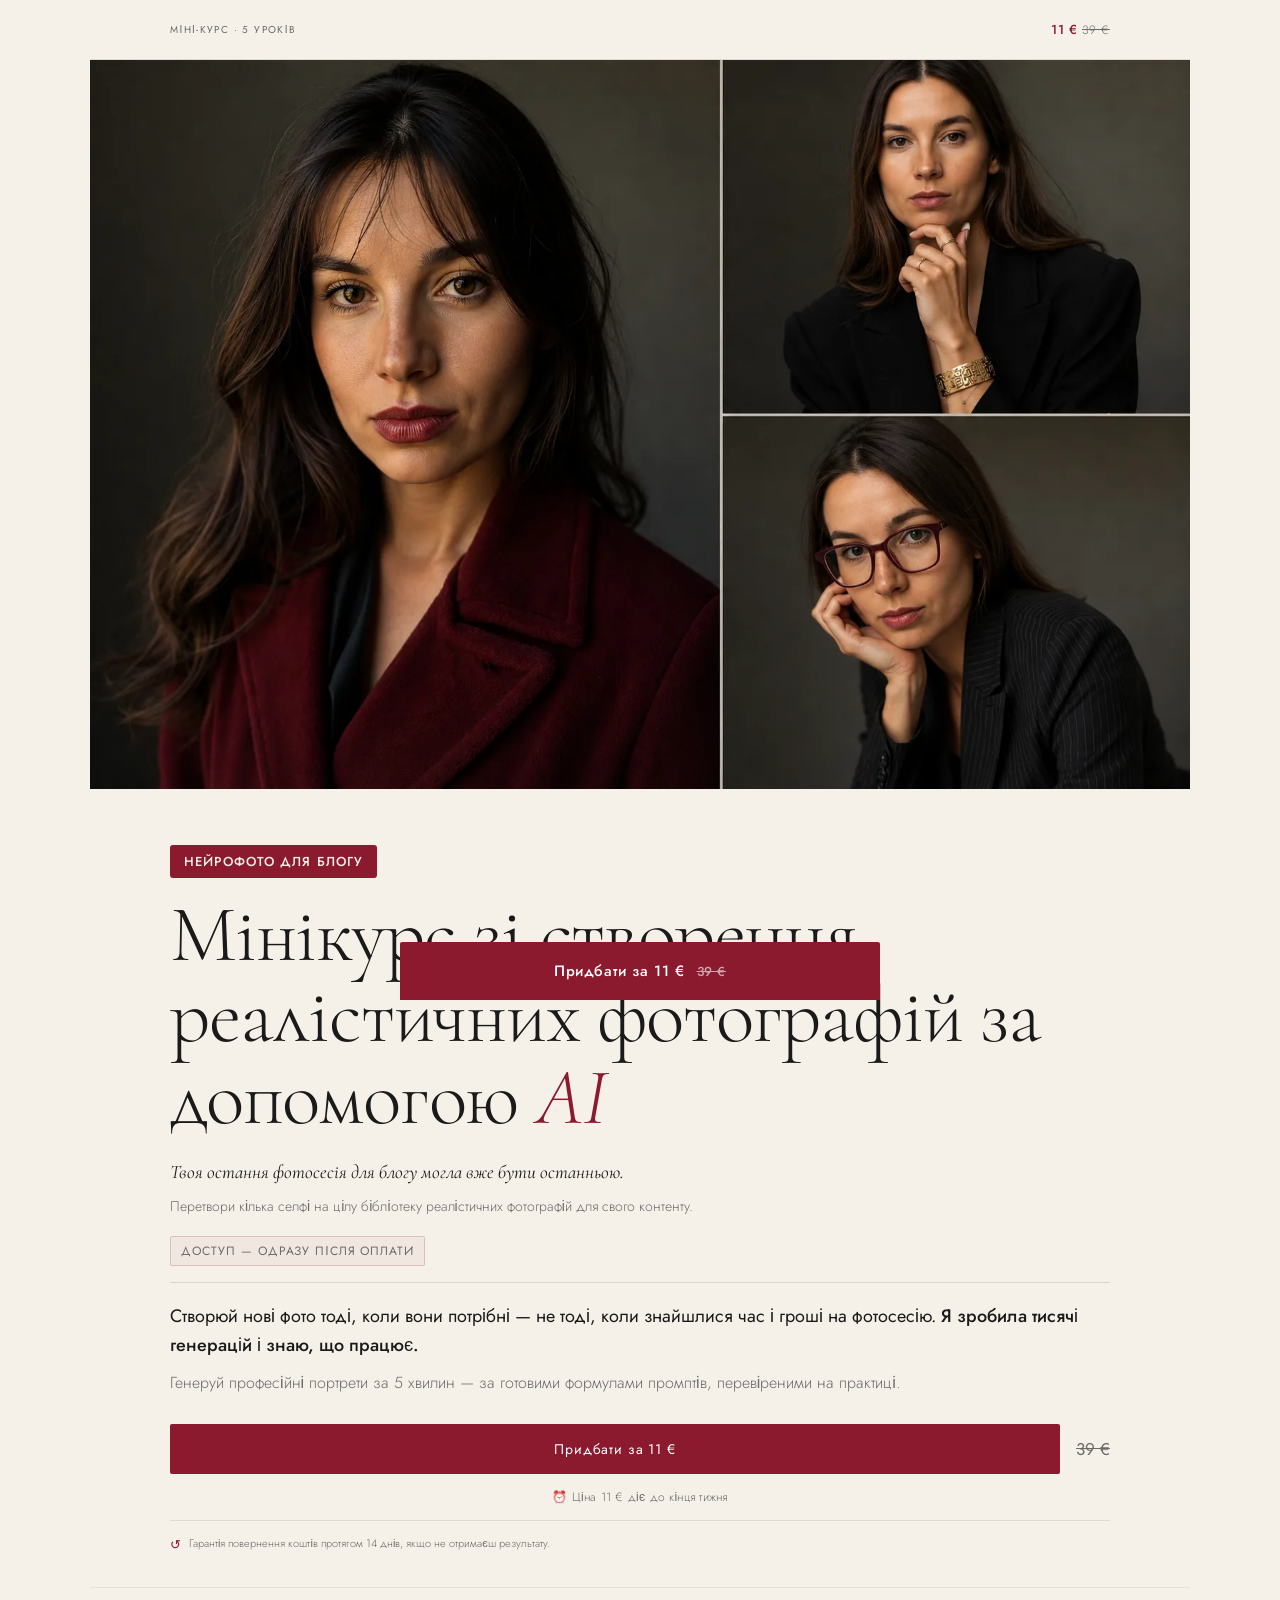
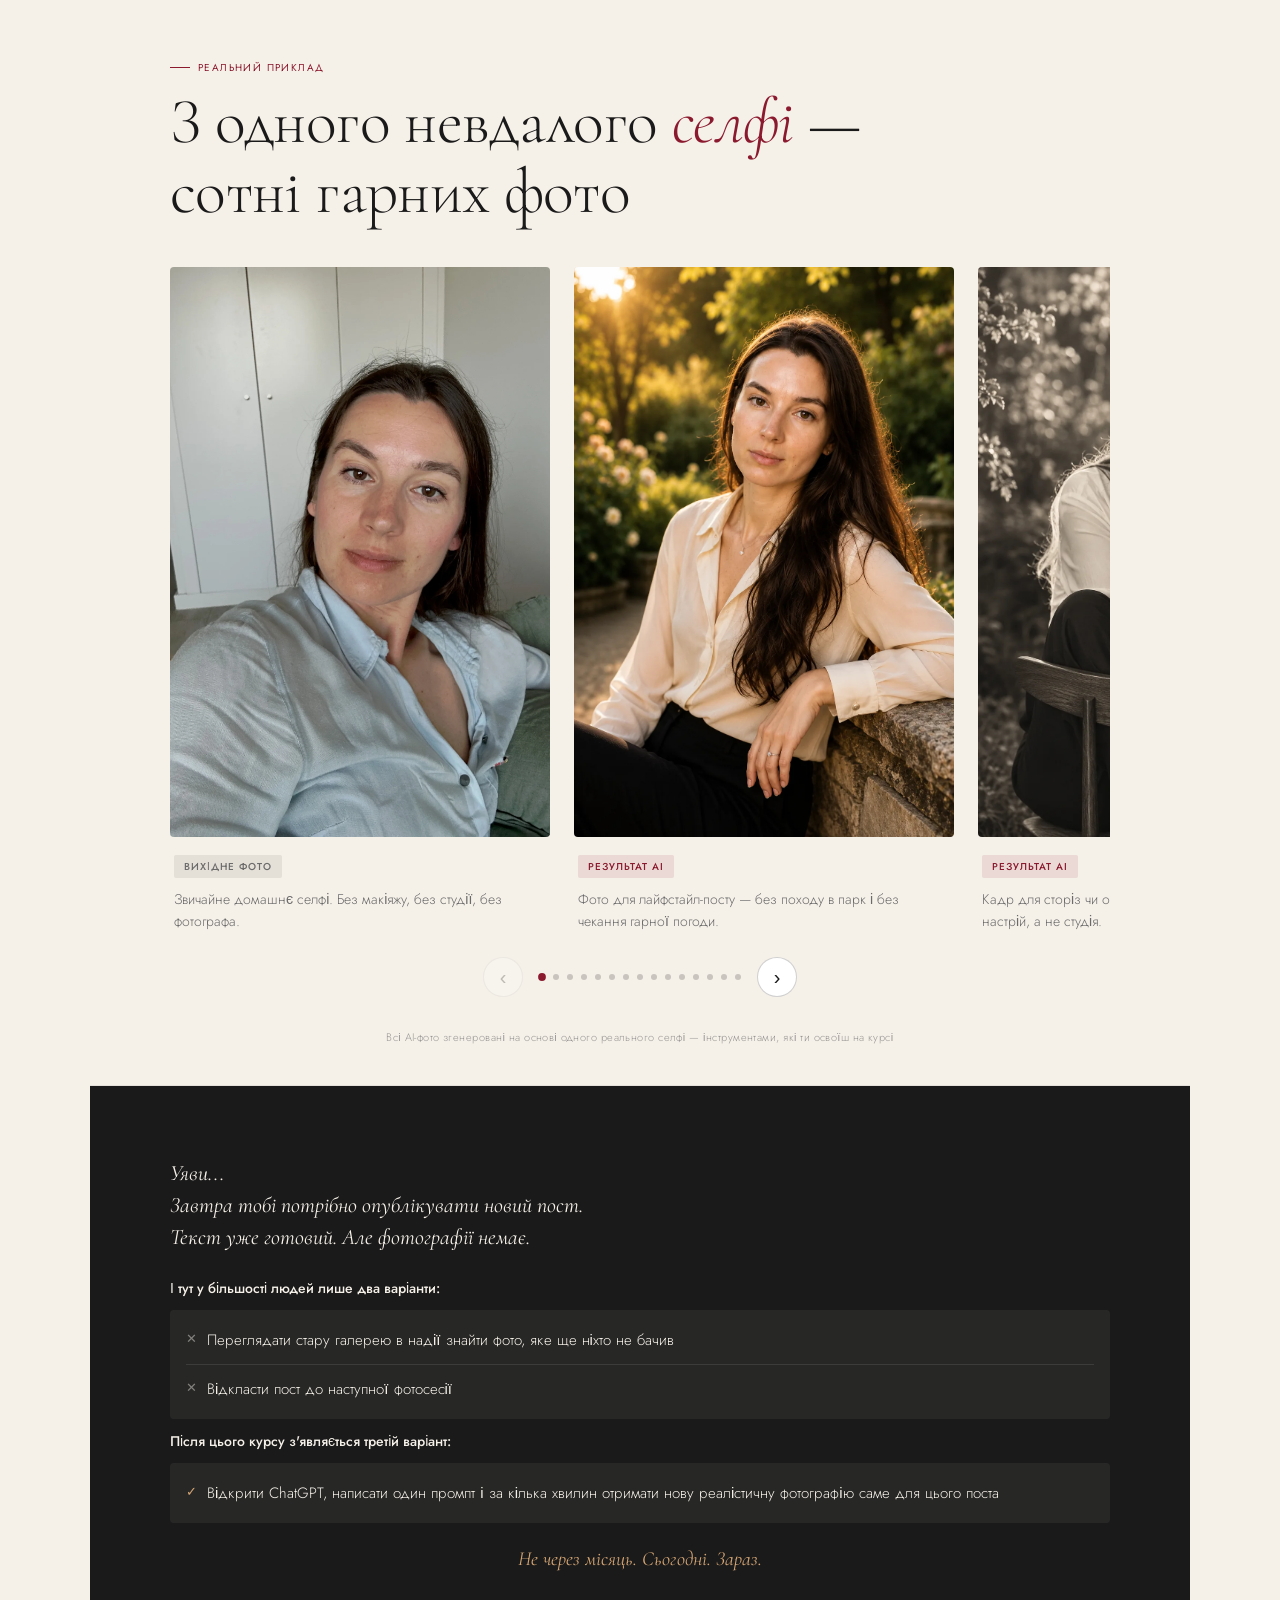
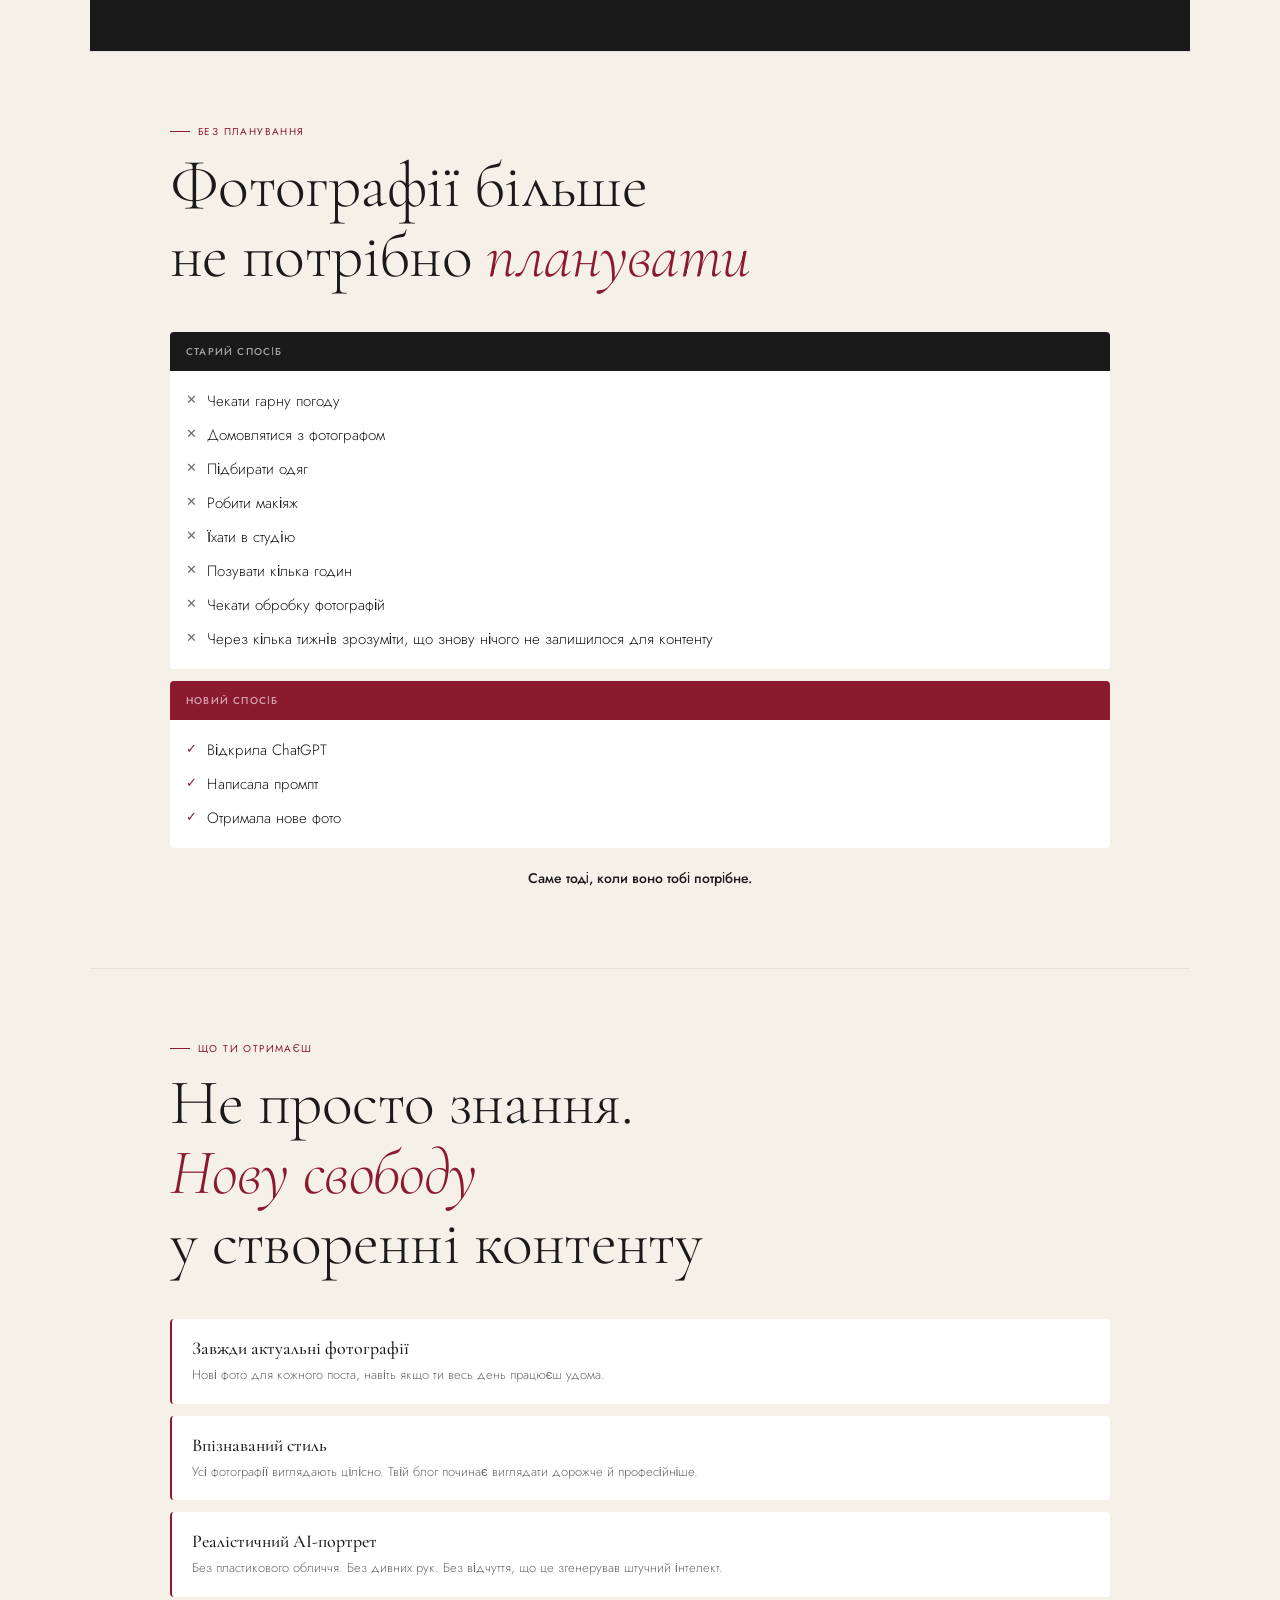
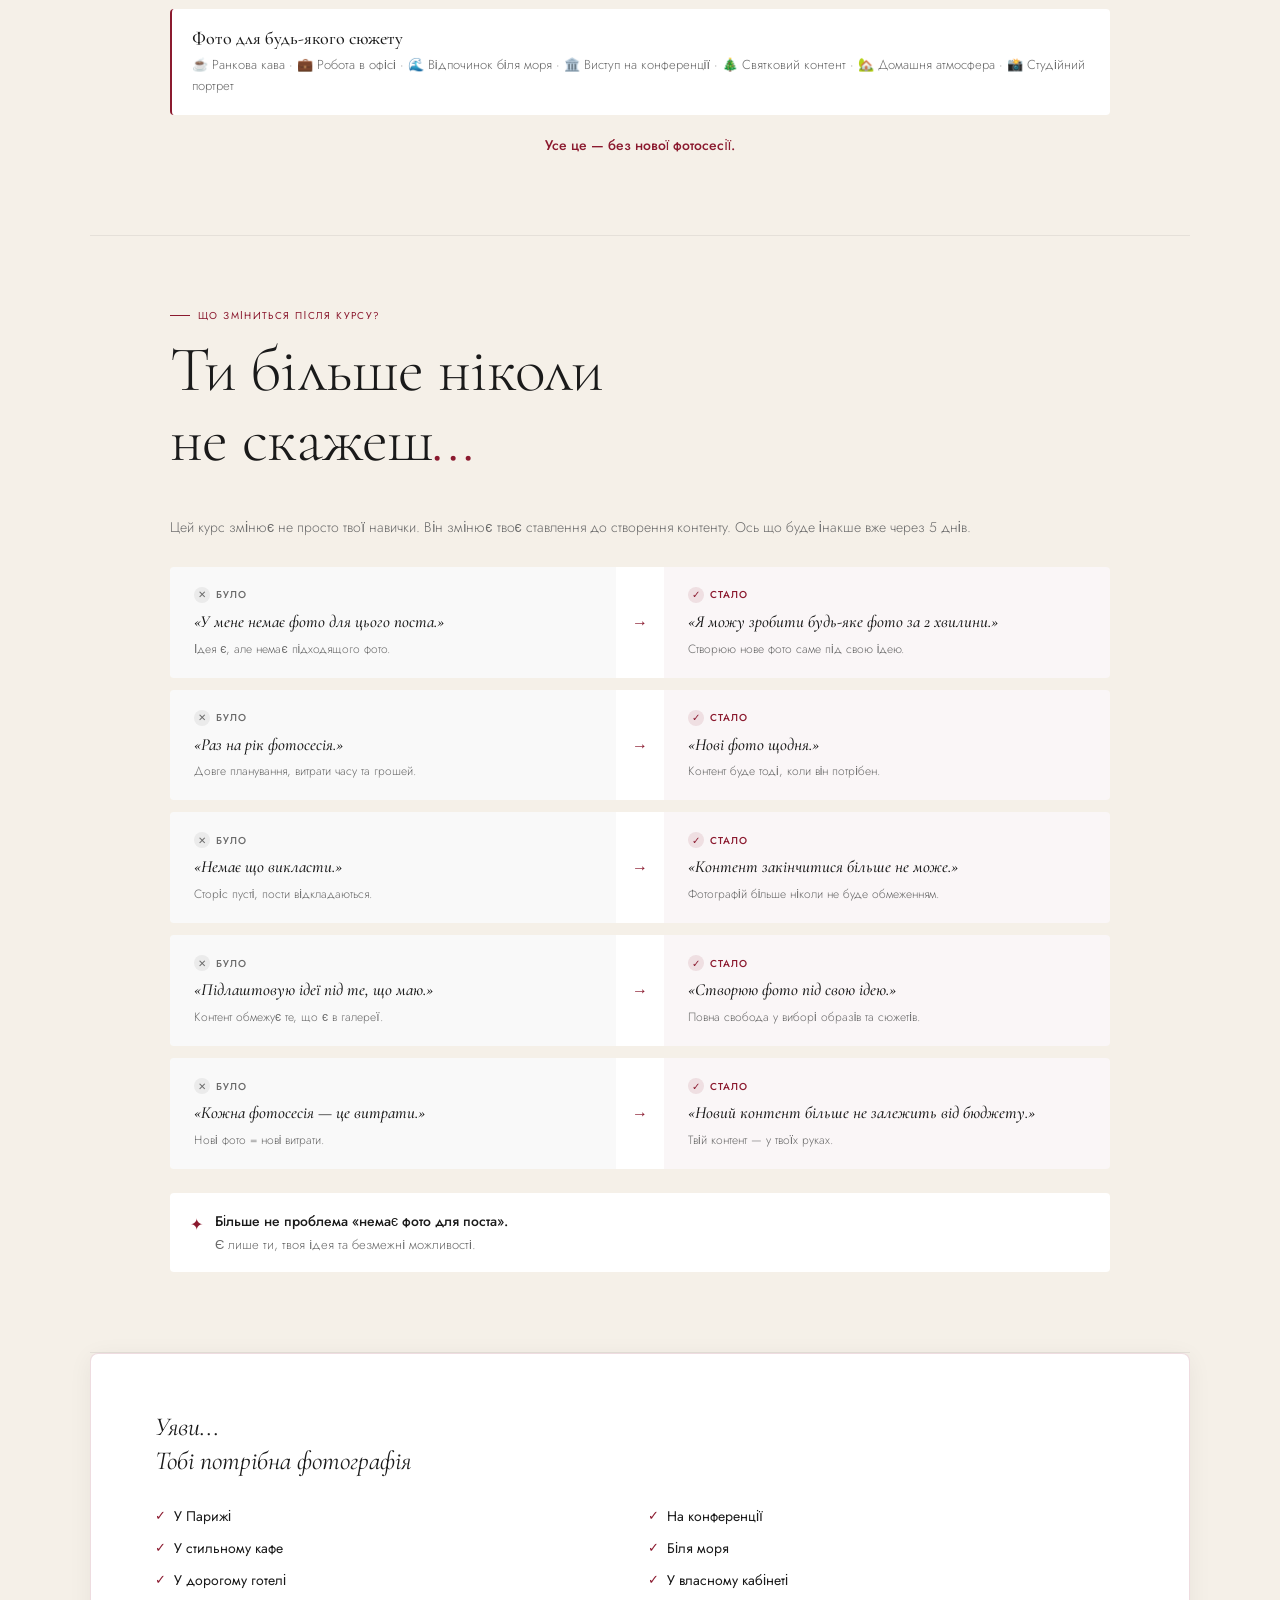
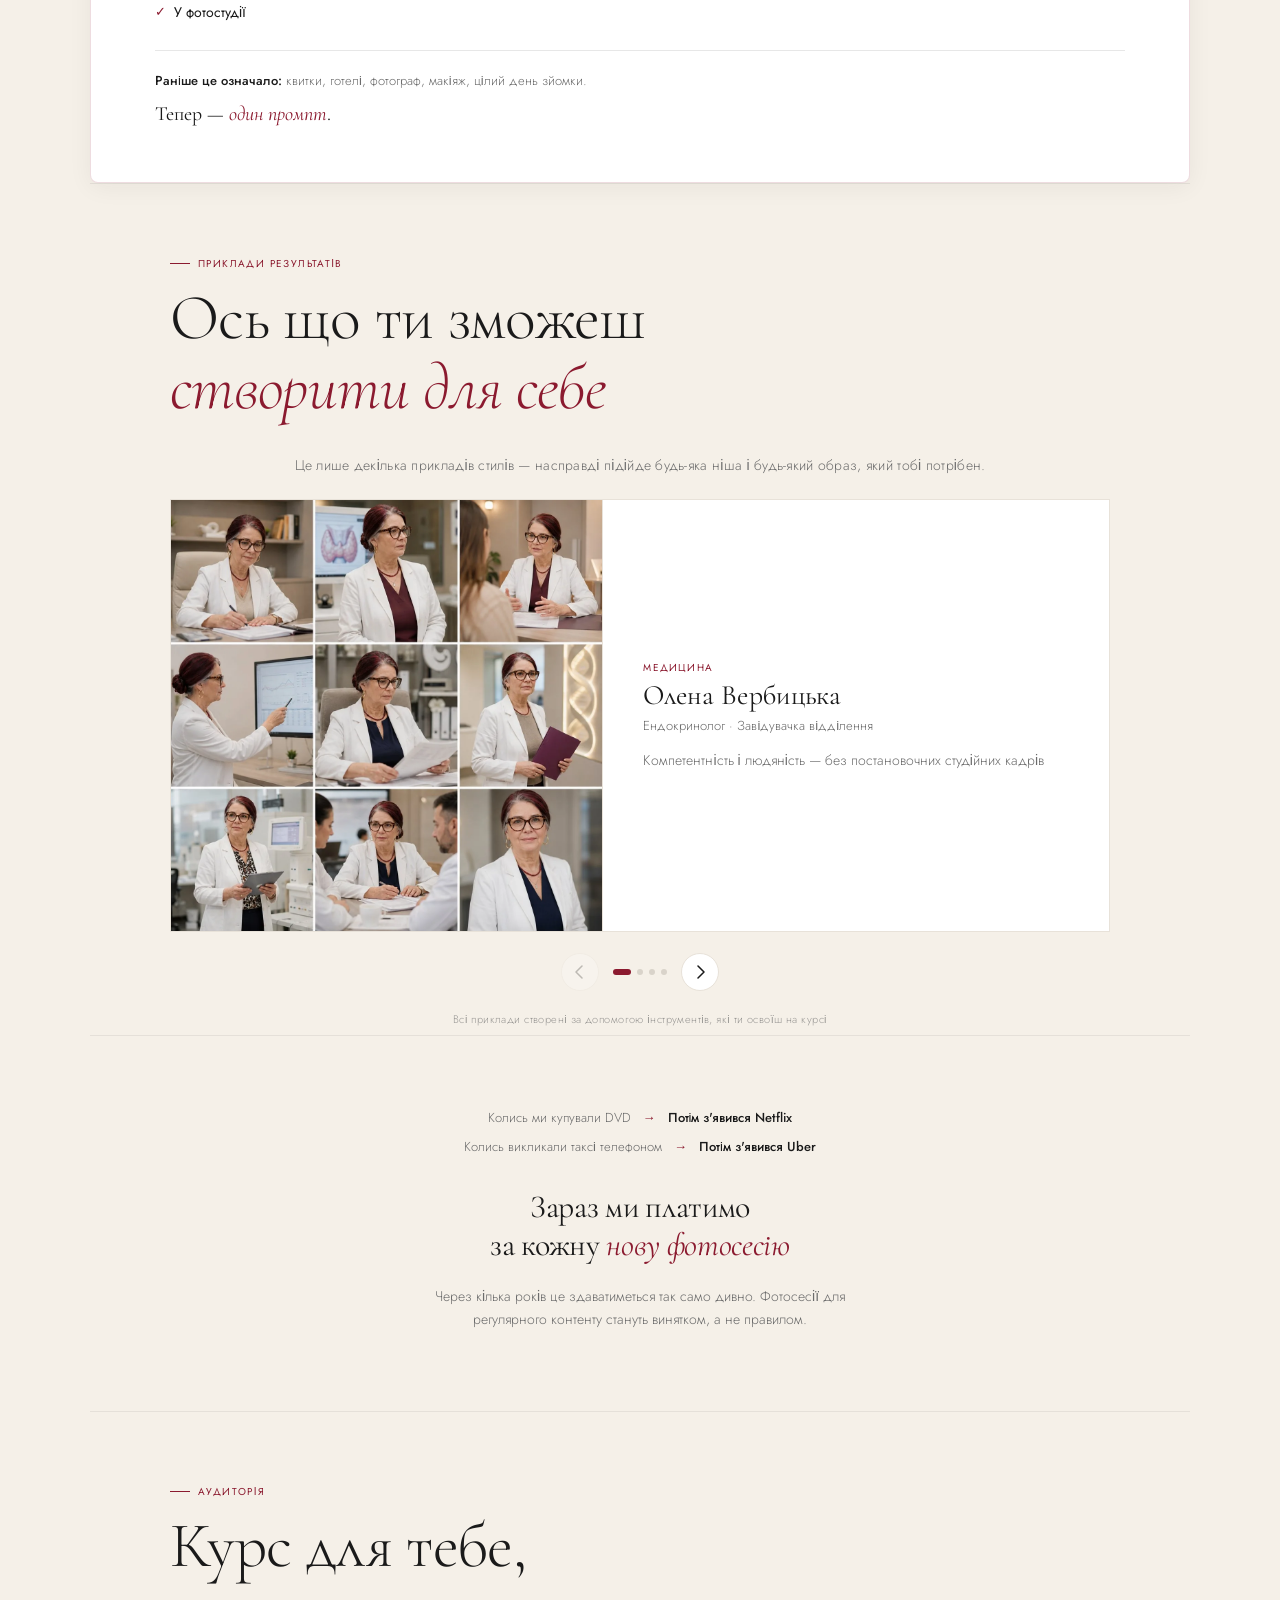
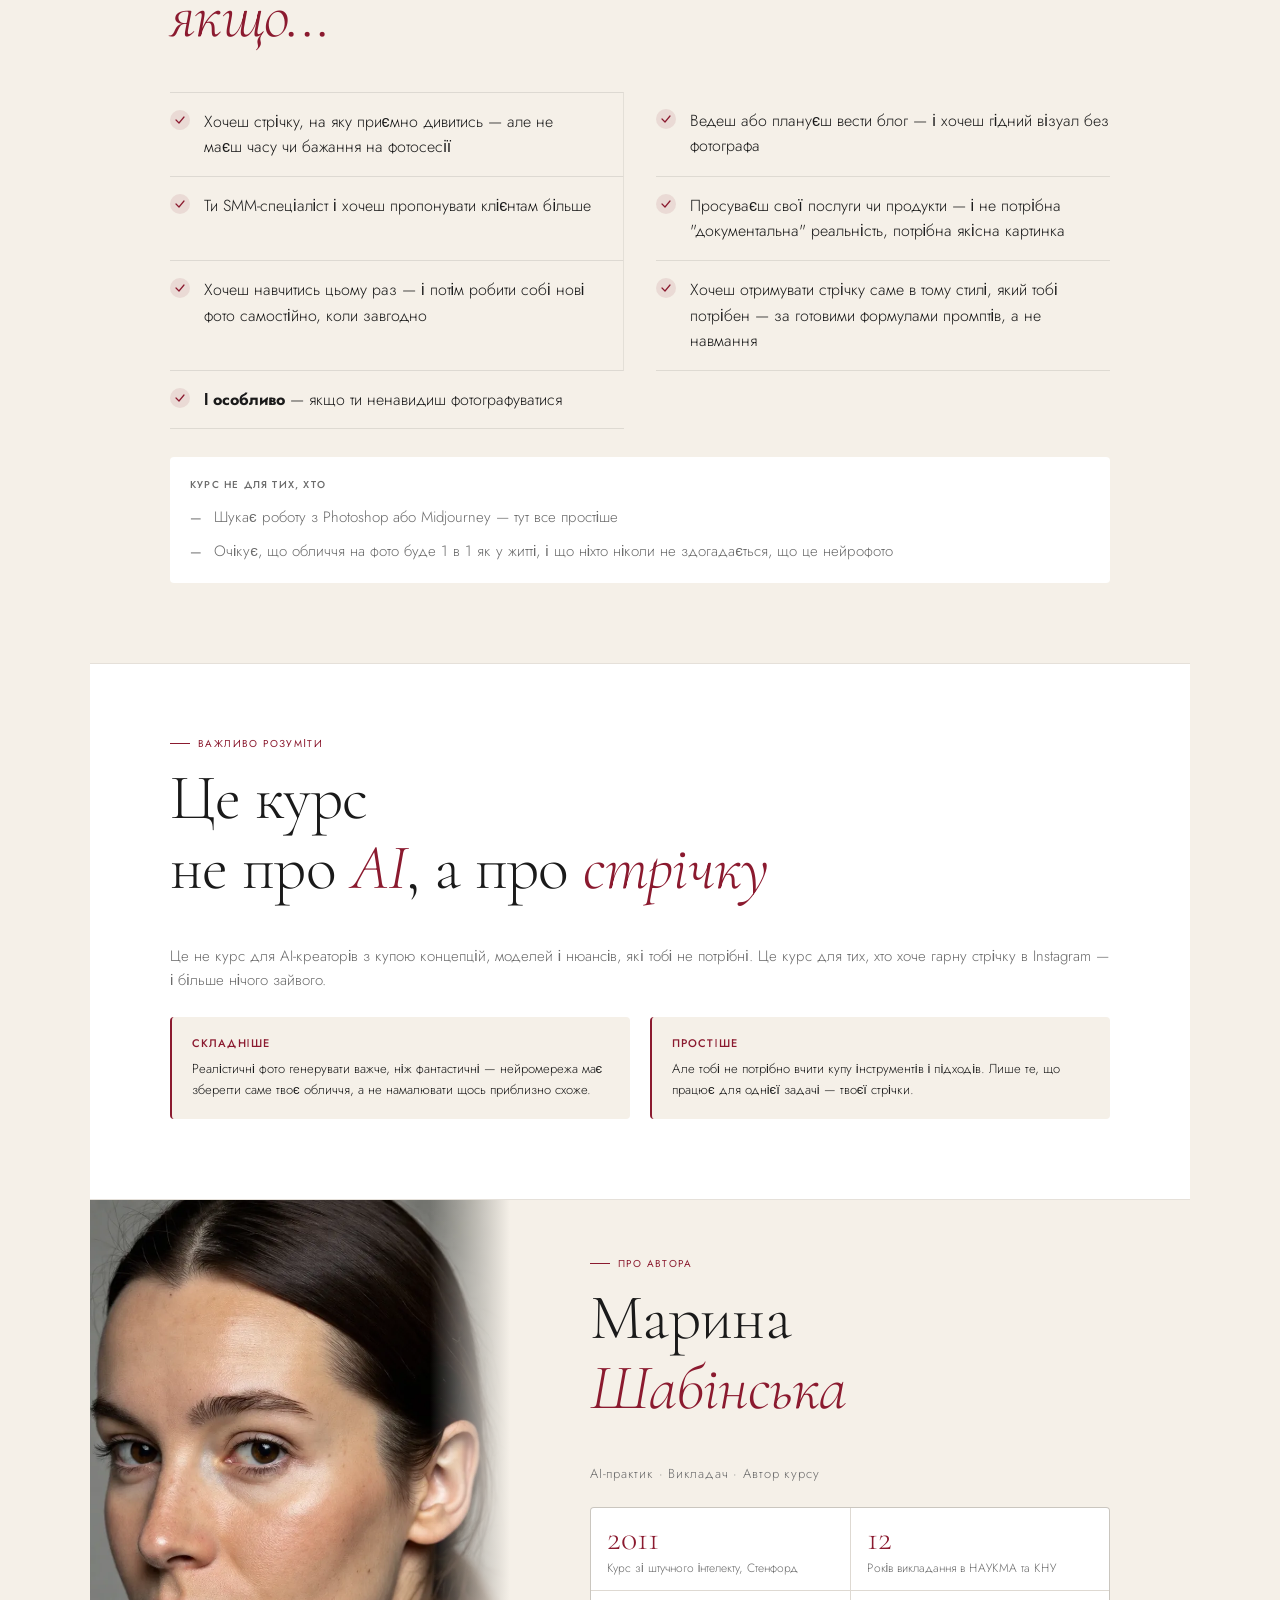
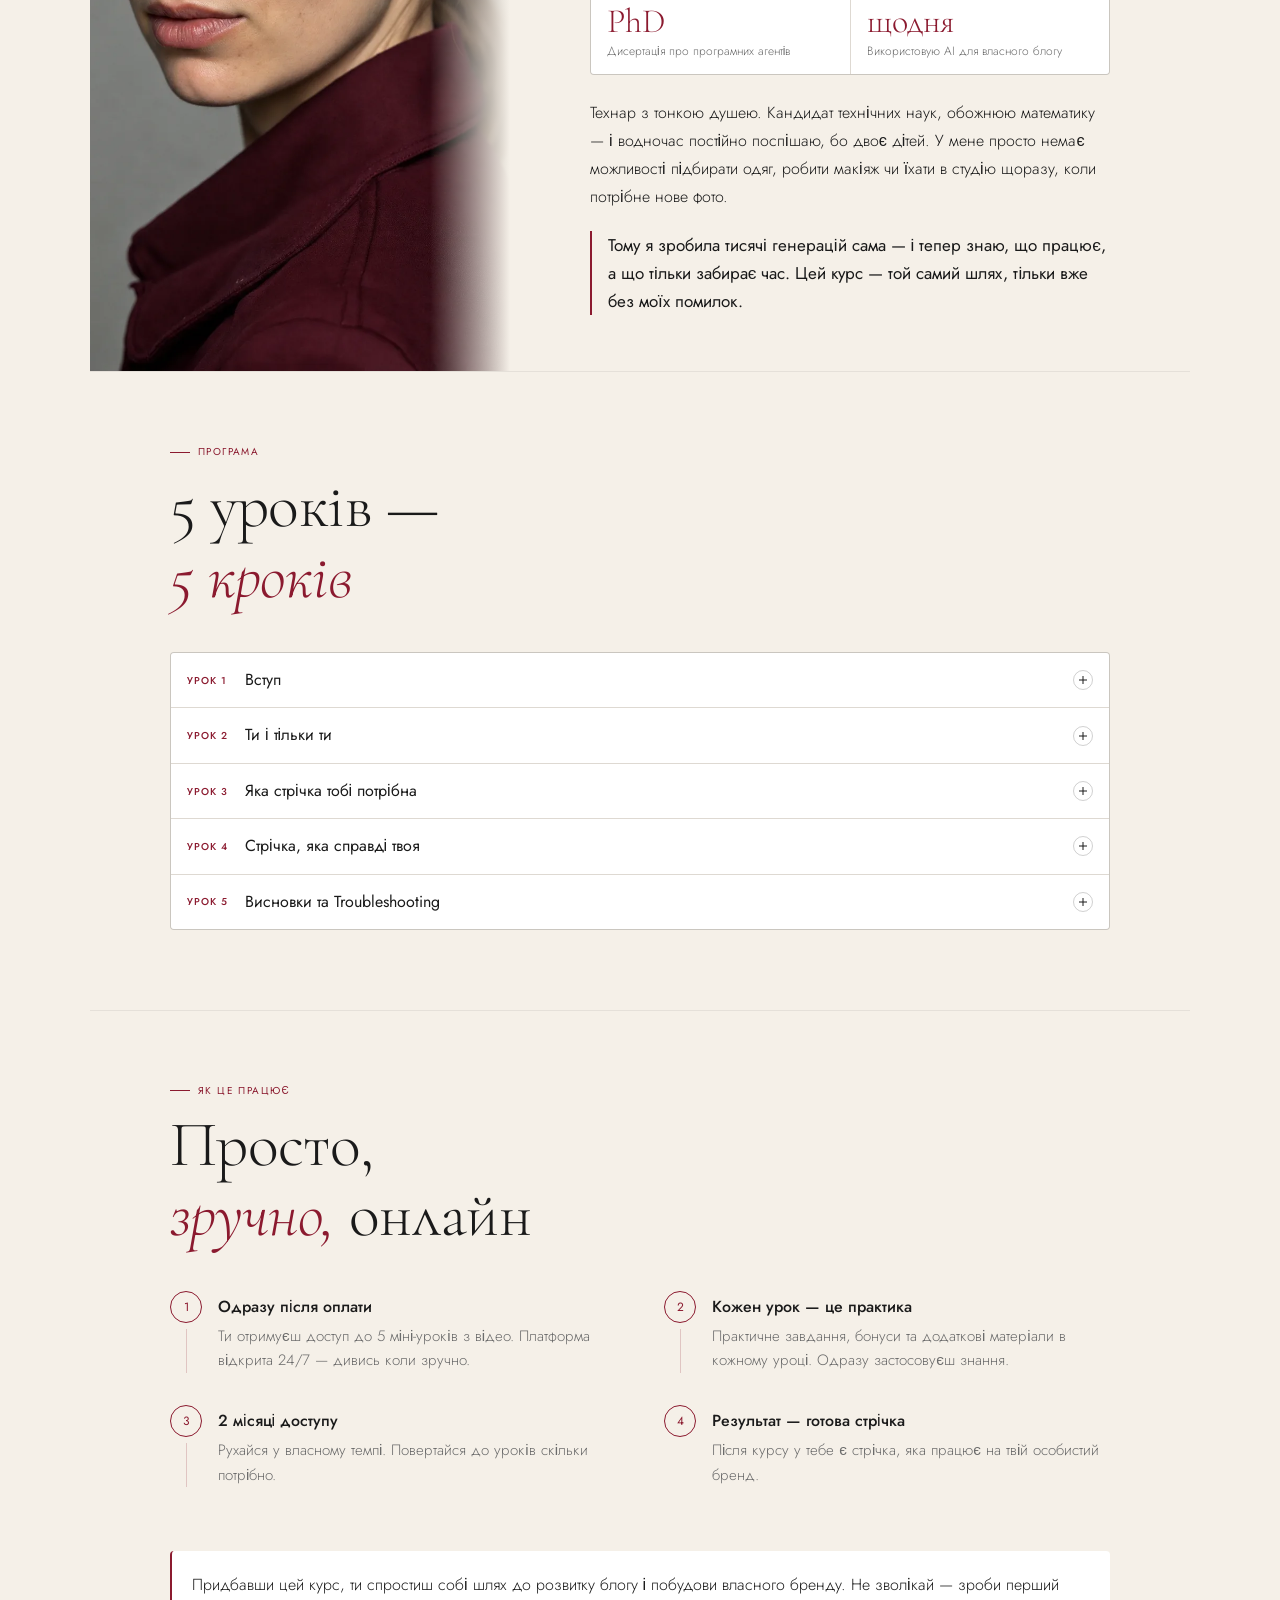
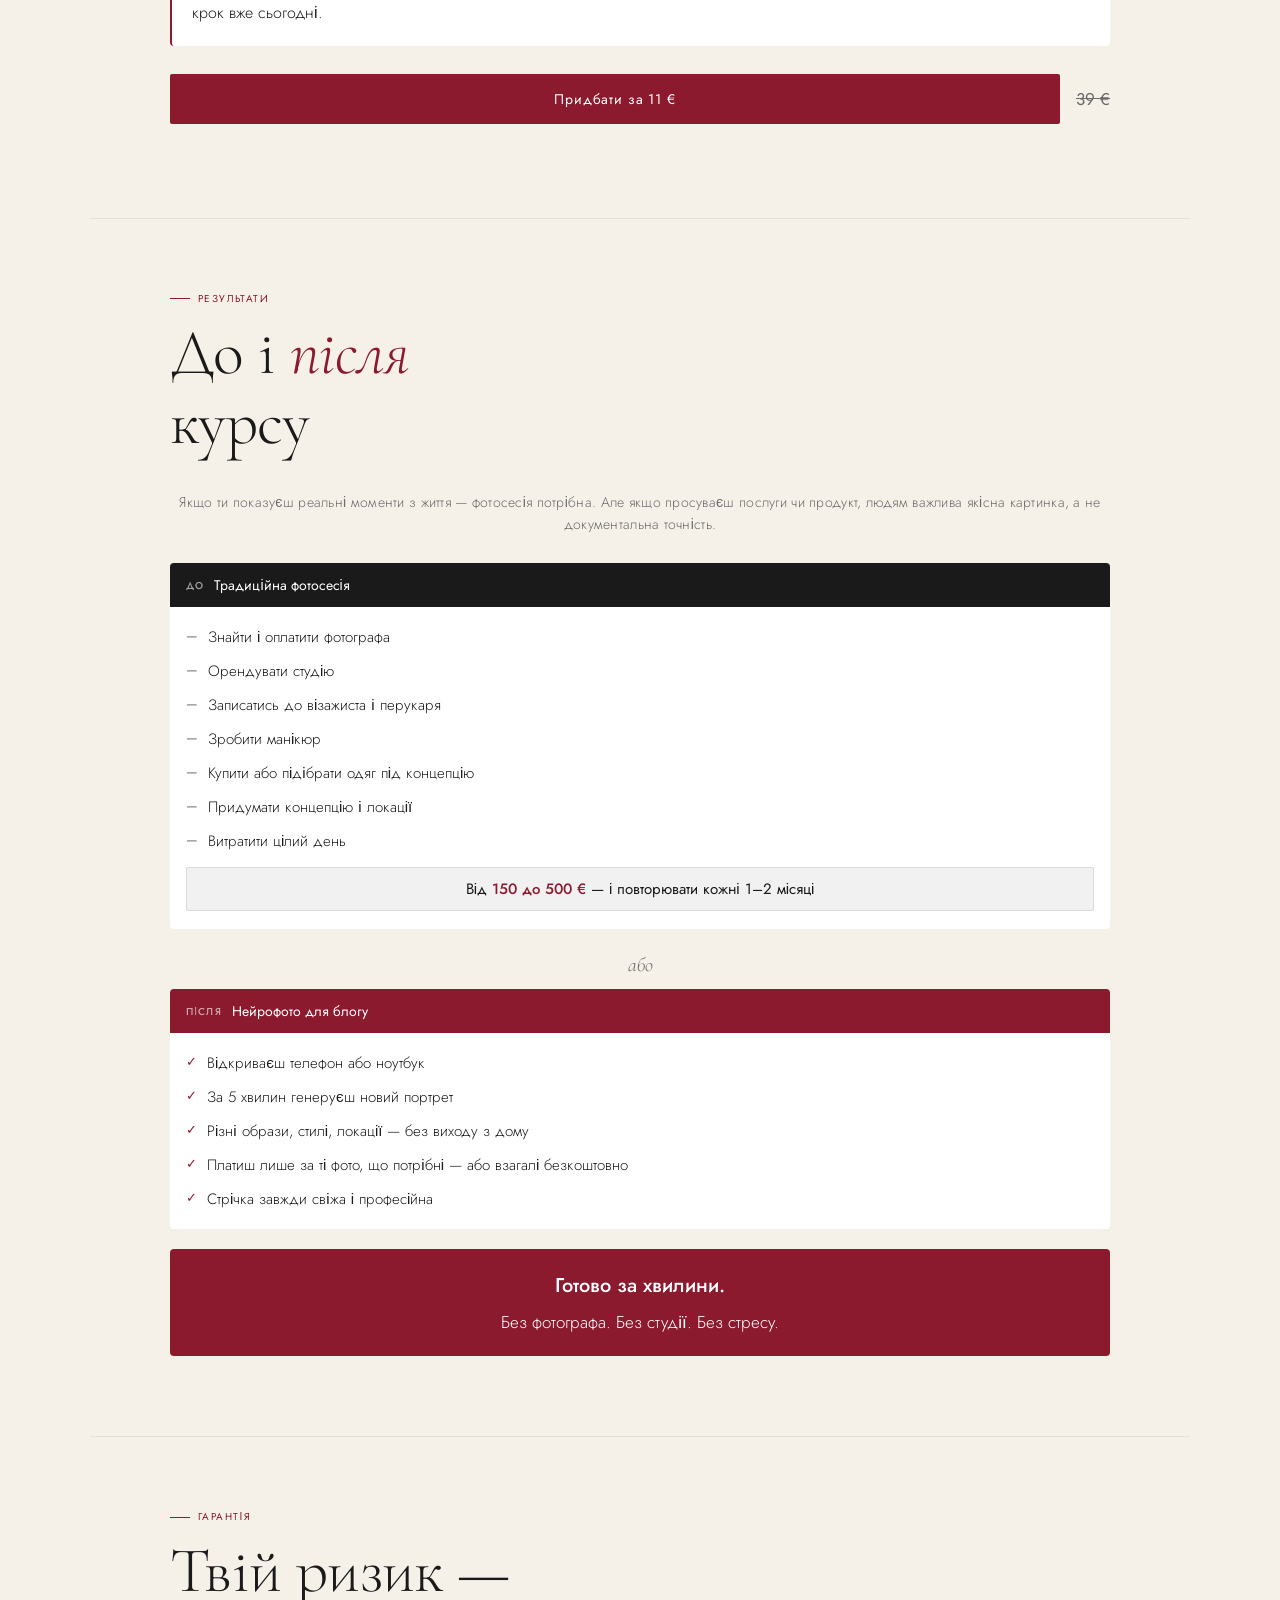
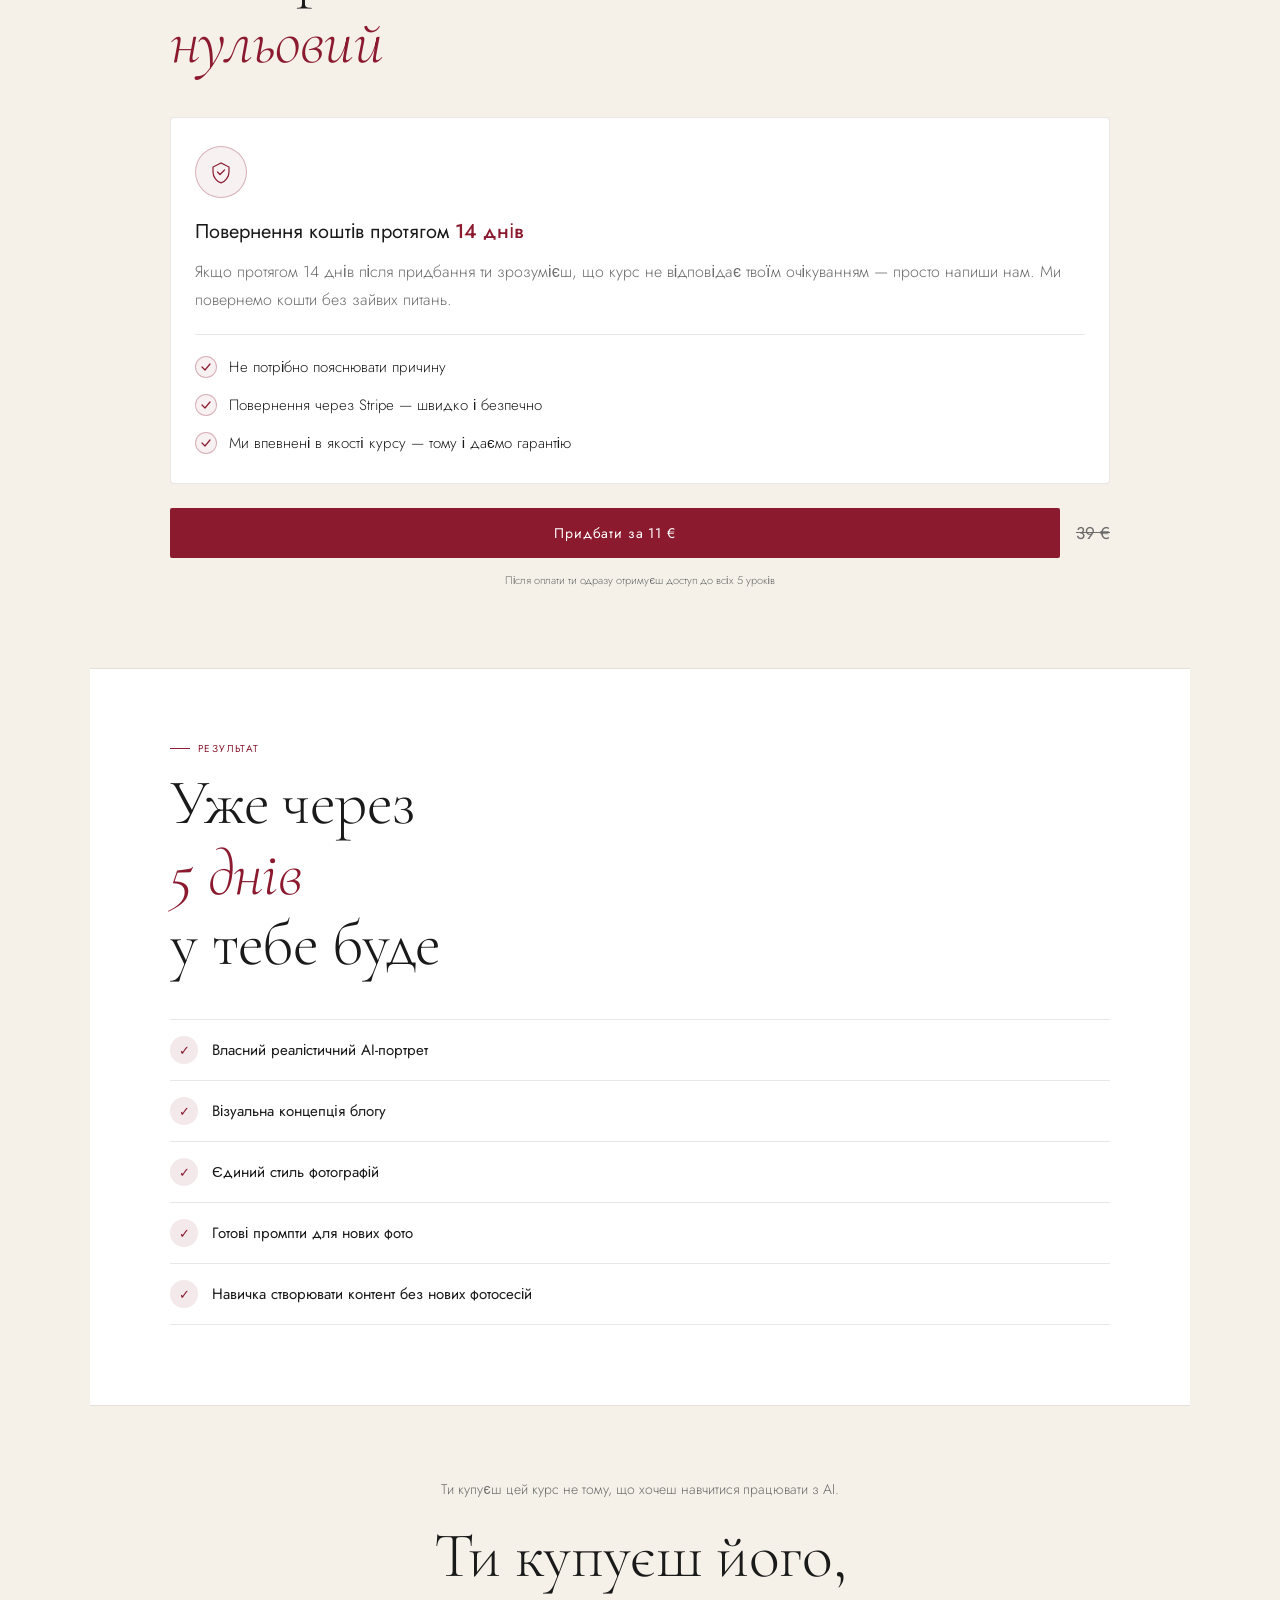
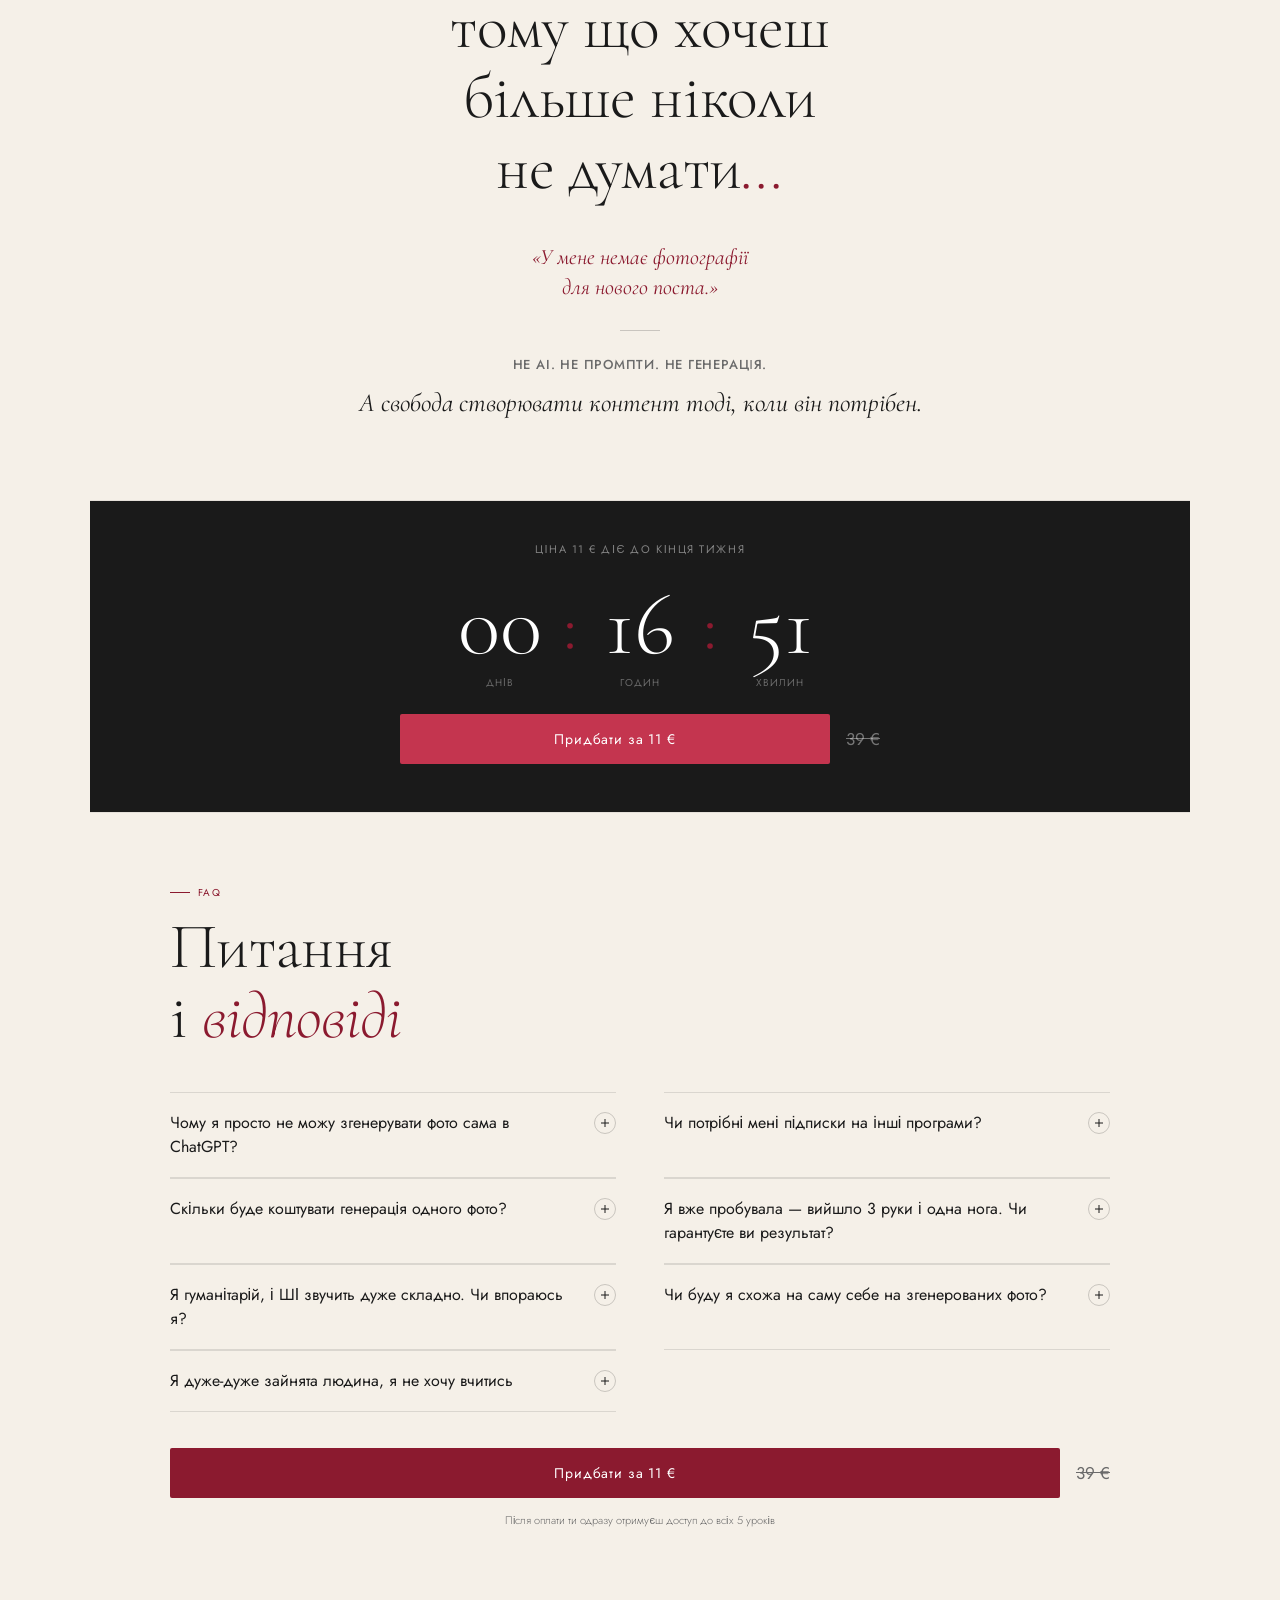
==== commit 3e4268c4: "Add files via upload" ====
--- a/index.html
+++ b/index.html
@@ -36,7 +36,7 @@
 
 <div class="photo-block">
   <img 
-    src="assets/IMG_5251.PNG" 
+    src="assets/IMG_5251.webp" 
     alt="Нейрофото для блогу"
     style="width:100%;height:100%;object-fit:cover;object-position:center top;display:block;"
   >
@@ -71,7 +71,7 @@
 
         <div class="ba-card">
           <div class="ba-img-wrap">
-            <img src="assets/selfie_fixed.jpg" alt="Звичайне селфі без макіяжу" loading="lazy">
+            <img src="assets/selfie_fixed.webp" alt="Звичайне селфі без макіяжу" loading="lazy">
           </div>
           <div class="ba-card-info">
             <div class="ba-tag ba-tag--before">Вихідне фото</div>
@@ -81,7 +81,7 @@
 
         <div class="ba-card">
           <div class="ba-img-wrap">
-            <img src="assets/1AI.png" alt="AI-портрет" loading="lazy">
+            <img src="assets/1AI.webp" alt="AI-портрет" loading="lazy">
           </div>
           <div class="ba-card-info">
             <div class="ba-tag ba-tag--after">Результат AI</div>
@@ -90,7 +90,7 @@
         </div>
         <div class="ba-card">
           <div class="ba-img-wrap">
-            <img src="assets/2AI.png" alt="AI-портрет" loading="lazy">
+            <img src="assets/2AI.webp" alt="AI-портрет" loading="lazy">
           </div>
           <div class="ba-card-info">
             <div class="ba-tag ba-tag--after">Результат AI</div>
@@ -99,7 +99,7 @@
         </div>
         <div class="ba-card">
           <div class="ba-img-wrap">
-            <img src="assets/3AI.png" alt="AI-портрет" loading="lazy">
+            <img src="assets/3AI.webp" alt="AI-портрет" loading="lazy">
           </div>
           <div class="ba-card-info">
             <div class="ba-tag ba-tag--after">Результат AI</div>
@@ -108,7 +108,7 @@
         </div>
         <div class="ba-card">
           <div class="ba-img-wrap">
-            <img src="assets/4AI.png" alt="AI-портрет" loading="lazy">
+            <img src="assets/4AI.webp" alt="AI-портрет" loading="lazy">
           </div>
           <div class="ba-card-info">
             <div class="ba-tag ba-tag--after">Результат AI</div>
@@ -117,7 +117,7 @@
         </div>
         <div class="ba-card">
           <div class="ba-img-wrap">
-            <img src="assets/5AI.png" alt="AI-портрет" loading="lazy">
+            <img src="assets/5AI.webp" alt="AI-портрет" loading="lazy">
           </div>
           <div class="ba-card-info">
             <div class="ba-tag ba-tag--after">Результат AI</div>
@@ -126,7 +126,7 @@
         </div>
         <div class="ba-card">
           <div class="ba-img-wrap">
-            <img src="assets/6AI.png" alt="AI-портрет" loading="lazy">
+            <img src="assets/6AI.webp" alt="AI-портрет" loading="lazy">
           </div>
           <div class="ba-card-info">
             <div class="ba-tag ba-tag--after">Результат AI</div>
@@ -136,7 +136,7 @@
 
         <div class="ba-card">
           <div class="ba-img-wrap">
-            <img src="assets/ai_result_15.png" alt="AI-портрет з вінком" loading="lazy">
+            <img src="assets/ai_result_15.webp" alt="AI-портрет з вінком" loading="lazy">
           </div>
           <div class="ba-card-info">
             <div class="ba-tag ba-tag--after">Результат AI</div>
@@ -145,7 +145,7 @@
         </div> 
         <div class="ba-card">
           <div class="ba-img-wrap">
-            <img src="assets/ai_result_14.png" alt="AI-портрет з вінком" loading="lazy">
+            <img src="assets/ai_result_14.webp" alt="AI-портрет з вінком" loading="lazy">
           </div>
           <div class="ba-card-info">
             <div class="ba-tag ba-tag--after">Результат AI</div>
@@ -153,7 +153,7 @@
           </div>
         </div>        <div class="ba-card">
           <div class="ba-img-wrap">
-            <img src="assets/ai_result_13.png" alt="AI-портрет з вінком" loading="lazy">
+            <img src="assets/ai_result_13.webp" alt="AI-портрет з вінком" loading="lazy">
           </div>
           <div class="ba-card-info">
             <div class="ba-tag ba-tag--after">Результат AI</div>
@@ -161,7 +161,7 @@
           </div>
         </div>        <div class="ba-card">
           <div class="ba-img-wrap">
-            <img src="assets/ai_result_11.png" alt="AI-портрет з вінком" loading="lazy">
+            <img src="assets/ai_result_11.webp" alt="AI-портрет з вінком" loading="lazy">
           </div>
           <div class="ba-card-info">
             <div class="ba-tag ba-tag--after">Результат AI</div>
@@ -169,7 +169,7 @@
           </div>
         </div>        <div class="ba-card">
           <div class="ba-img-wrap">
-            <img src="assets/ai_result_10.png" alt="AI-портрет з вінком" loading="lazy">
+            <img src="assets/ai_result_10.webp" alt="AI-портрет з вінком" loading="lazy">
           </div>
           <div class="ba-card-info">
             <div class="ba-tag ba-tag--after">Результат AI</div>
@@ -177,7 +177,7 @@
           </div>
         </div>        <div class="ba-card">
           <div class="ba-img-wrap">
-            <img src="assets/ai_result_9.png" alt="AI-портрет з вінком" loading="lazy">
+            <img src="assets/ai_result_9.webp" alt="AI-портрет з вінком" loading="lazy">
           </div>
           <div class="ba-card-info">
             <div class="ba-tag ba-tag--after">Результат AI</div>
@@ -186,7 +186,7 @@
         </div>
         <div class="ba-card">
           <div class="ba-img-wrap">
-            <img src="assets/ai_result_1.png" alt="AI-портрет з вінком" loading="lazy">
+            <img src="assets/ai_result_1.webp" alt="AI-портрет з вінком" loading="lazy">
           </div>
           <div class="ba-card-info">
             <div class="ba-tag ba-tag--after">Результат AI</div>
@@ -196,7 +196,7 @@
 
         <div class="ba-card">
           <div class="ba-img-wrap">
-            <img src="assets/ai_result_2.png" alt="AI-портрет у саду" loading="lazy">
+            <img src="assets/ai_result_2.webp" alt="AI-портрет у саду" loading="lazy">
           </div>
           <div class="ba-card-info">
             <div class="ba-tag ba-tag--after">Результат AI</div>
@@ -419,7 +419,7 @@
 
         <div class="gallery-card">
           <div class="gallery-img-wrap">
-            <img src="assets/d7befd0d-6c47-404c-afa5-875f3be6ecb1.png" alt="Олена Вербицька — ендокринолог" loading="lazy">
+            <img src="assets/d7befd0d-6c47-404c-afa5-875f3be6ecb1.webp" alt="Олена Вербицька — ендокринолог" loading="lazy">
           </div>
           <div class="gallery-card-info">
             <div class="gallery-tag">Медицина</div>
@@ -431,7 +431,7 @@
 
         <div class="gallery-card">
           <div class="gallery-img-wrap">
-            <img src="assets/ChatGPT_Image_Jun_12__2026_at_12_07_04_PM.png" alt="Софія Ліненко — косметолог" loading="lazy">
+            <img src="assets/ChatGPT_Image_Jun_12__2026_at_12_07_04_PM.webp" alt="Софія Ліненко — косметолог" loading="lazy">
           </div>
           <div class="gallery-card-info">
             <div class="gallery-tag">Косметологія</div>
@@ -443,7 +443,7 @@
 
         <div class="gallery-card">
           <div class="gallery-img-wrap">
-            <img src="assets/ChatGPT_Image_Jun_12__2026_at_12_16_16_PM.png" alt="Наталія Бойко — нотаріус" loading="lazy">
+            <img src="assets/ChatGPT_Image_Jun_12__2026_at_12_16_16_PM.webp" alt="Наталія Бойко — нотаріус" loading="lazy">
           </div>
           <div class="gallery-card-info">
             <div class="gallery-tag">Юриспруденція</div>
@@ -455,7 +455,7 @@
 
         <div class="gallery-card">
           <div class="gallery-img-wrap">
-            <img src="assets/ChatGPT_Image_Jun_12__2026_at_11_55_57_AM.png" alt="Вікторія Коваль — юридичний директор" loading="lazy">
+            <img src="assets/ChatGPT_Image_Jun_12__2026_at_11_55_57_AM.webp" alt="Вікторія Коваль — юридичний директор" loading="lazy">
           </div>
           <div class="gallery-card-info">
             <div class="gallery-tag">Право</div>
@@ -575,7 +575,7 @@
   <div class="author-section" id="author">
     <div class="author-photo-col">
       <div class="photo-wrap">
-        <img src="assets/IMG_5209.PNG" alt="Марина Шабінська">
+        <img src="assets/IMG_5209.webp" alt="Марина Шабінська">
         <div class="photo-overlay"></div>
       </div>
     </div>
